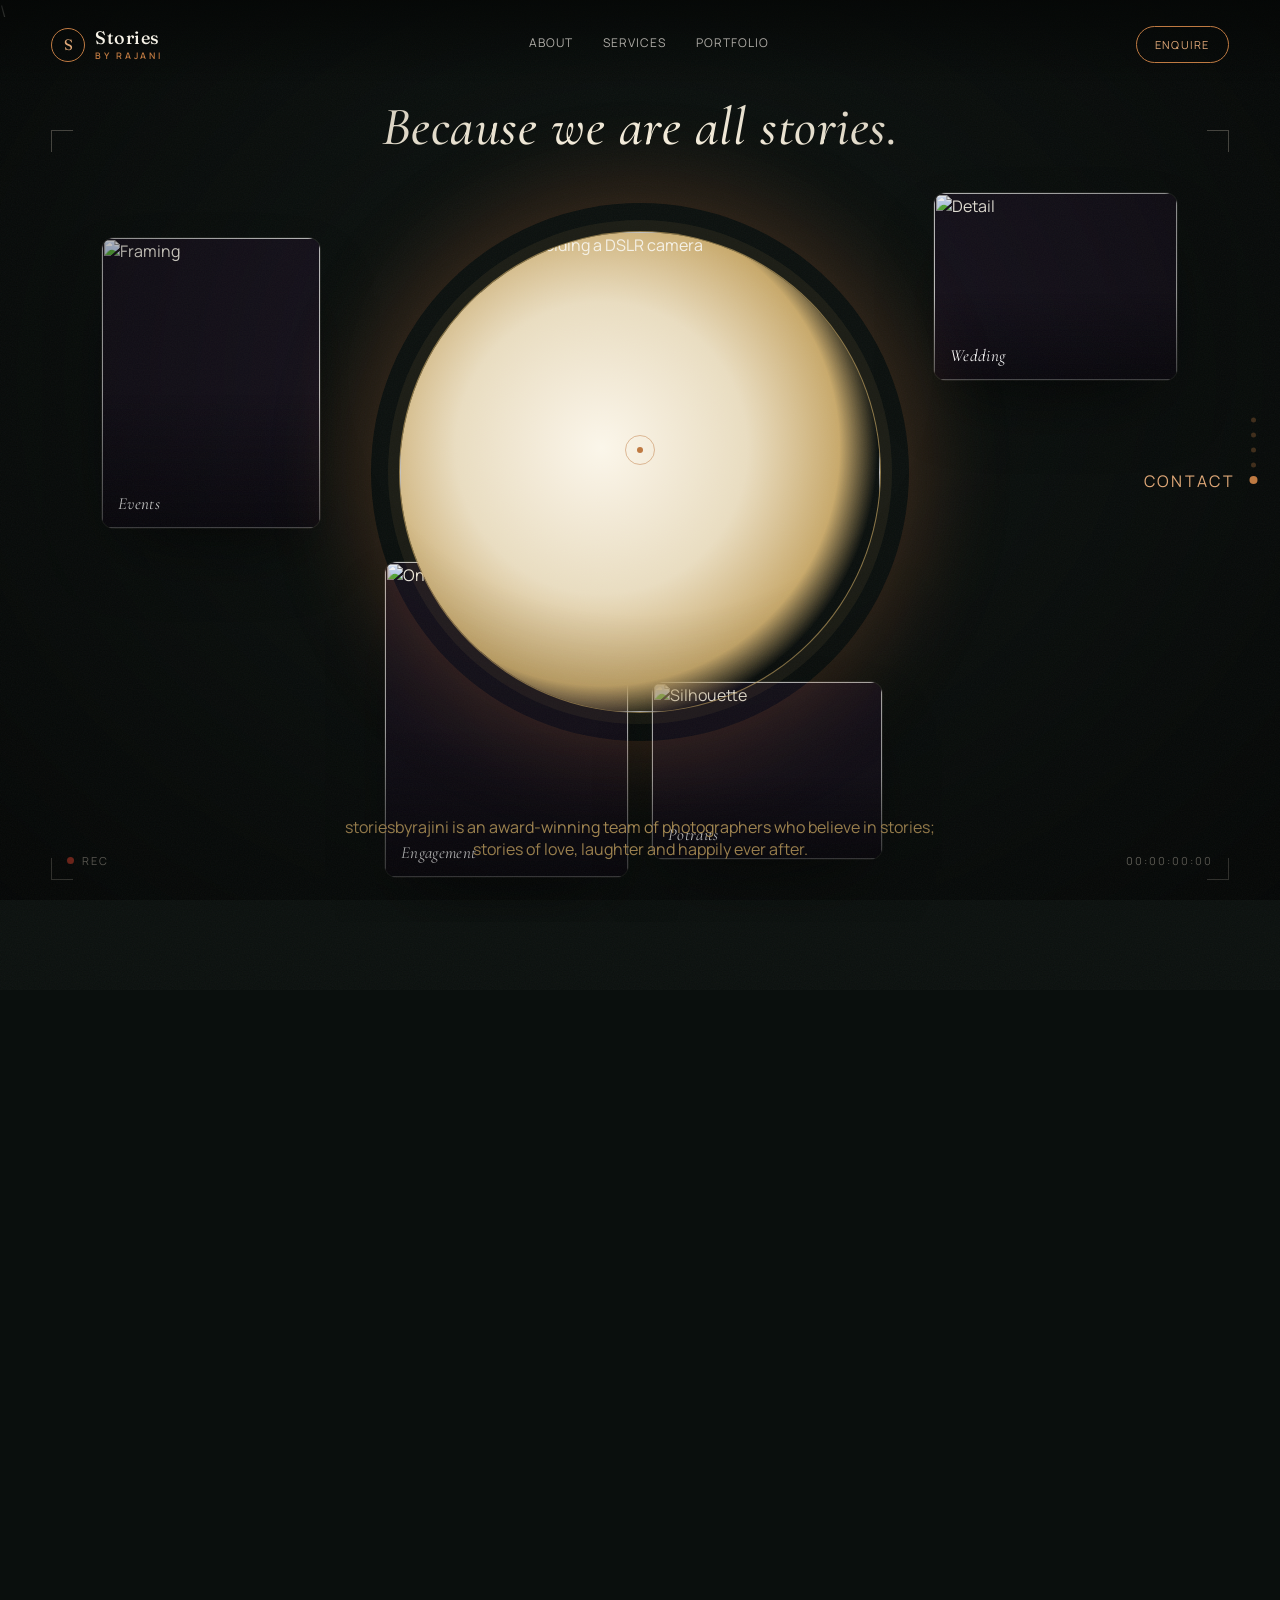
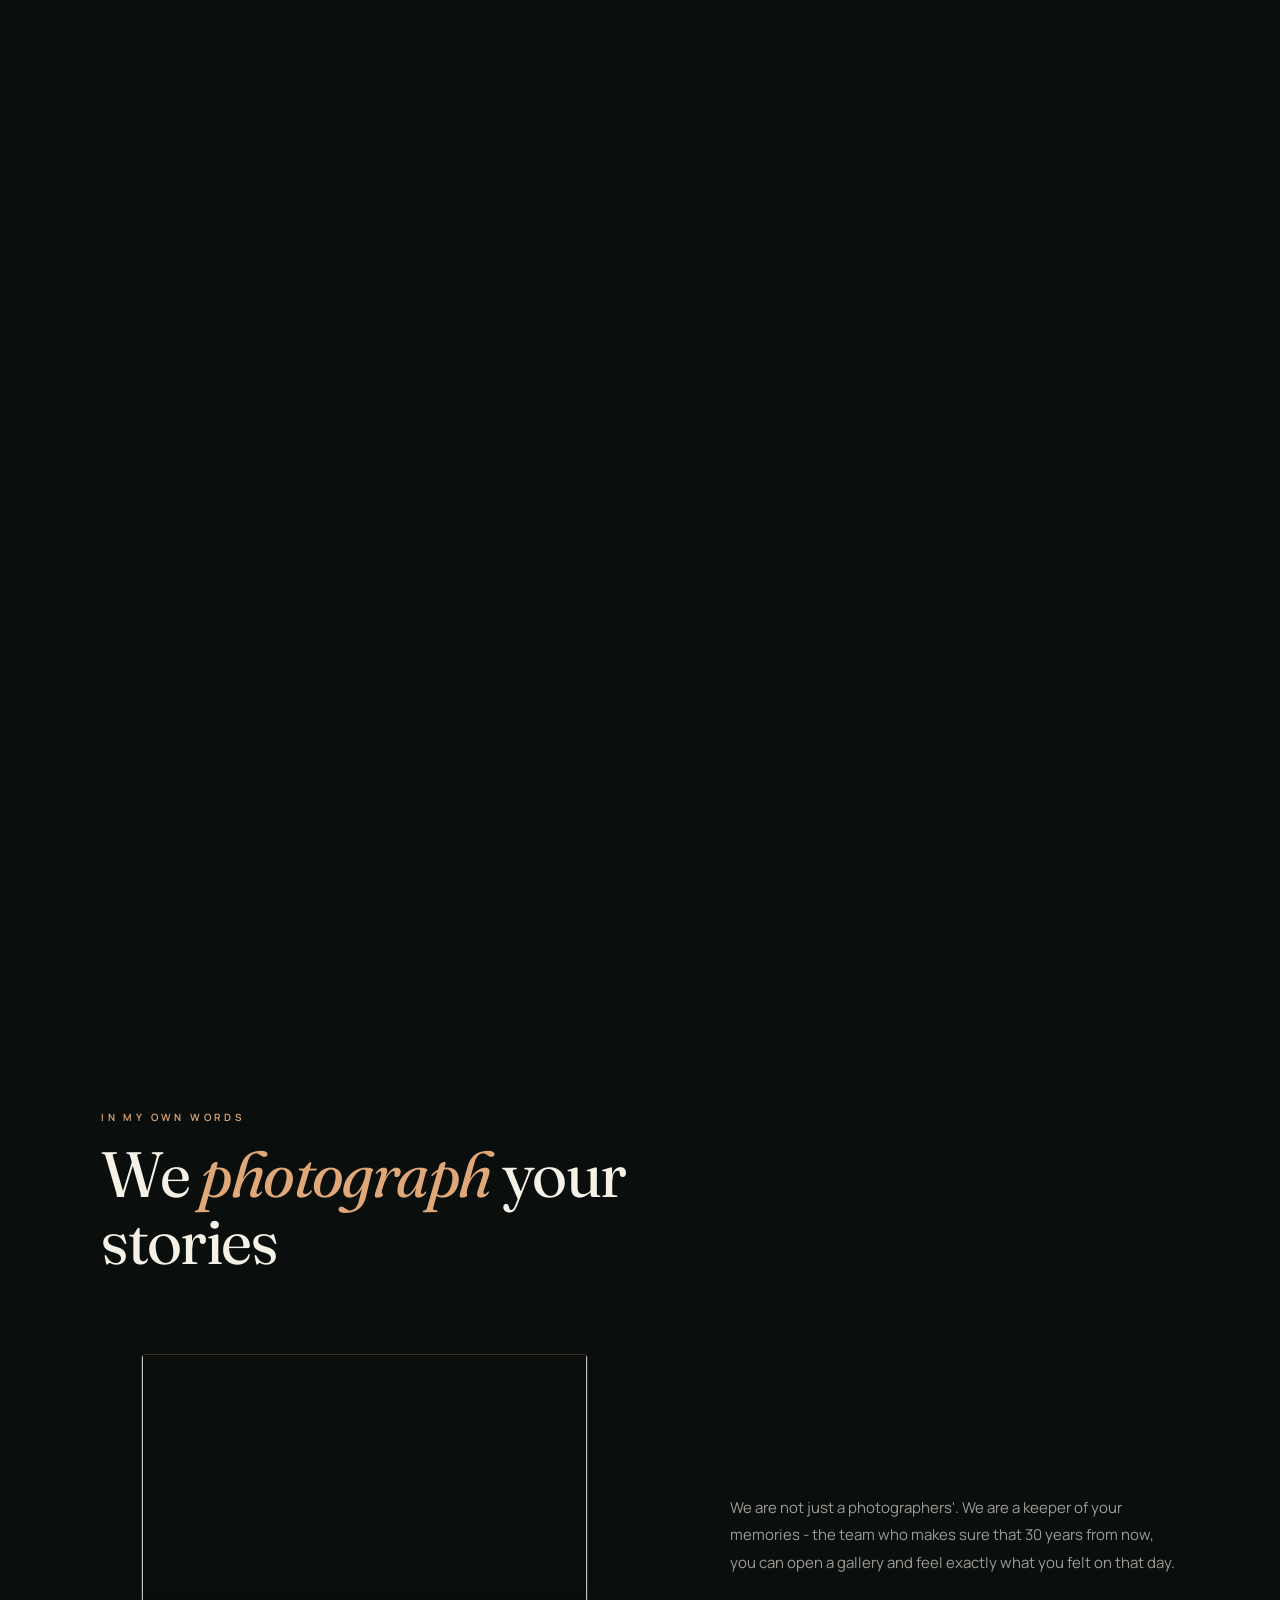
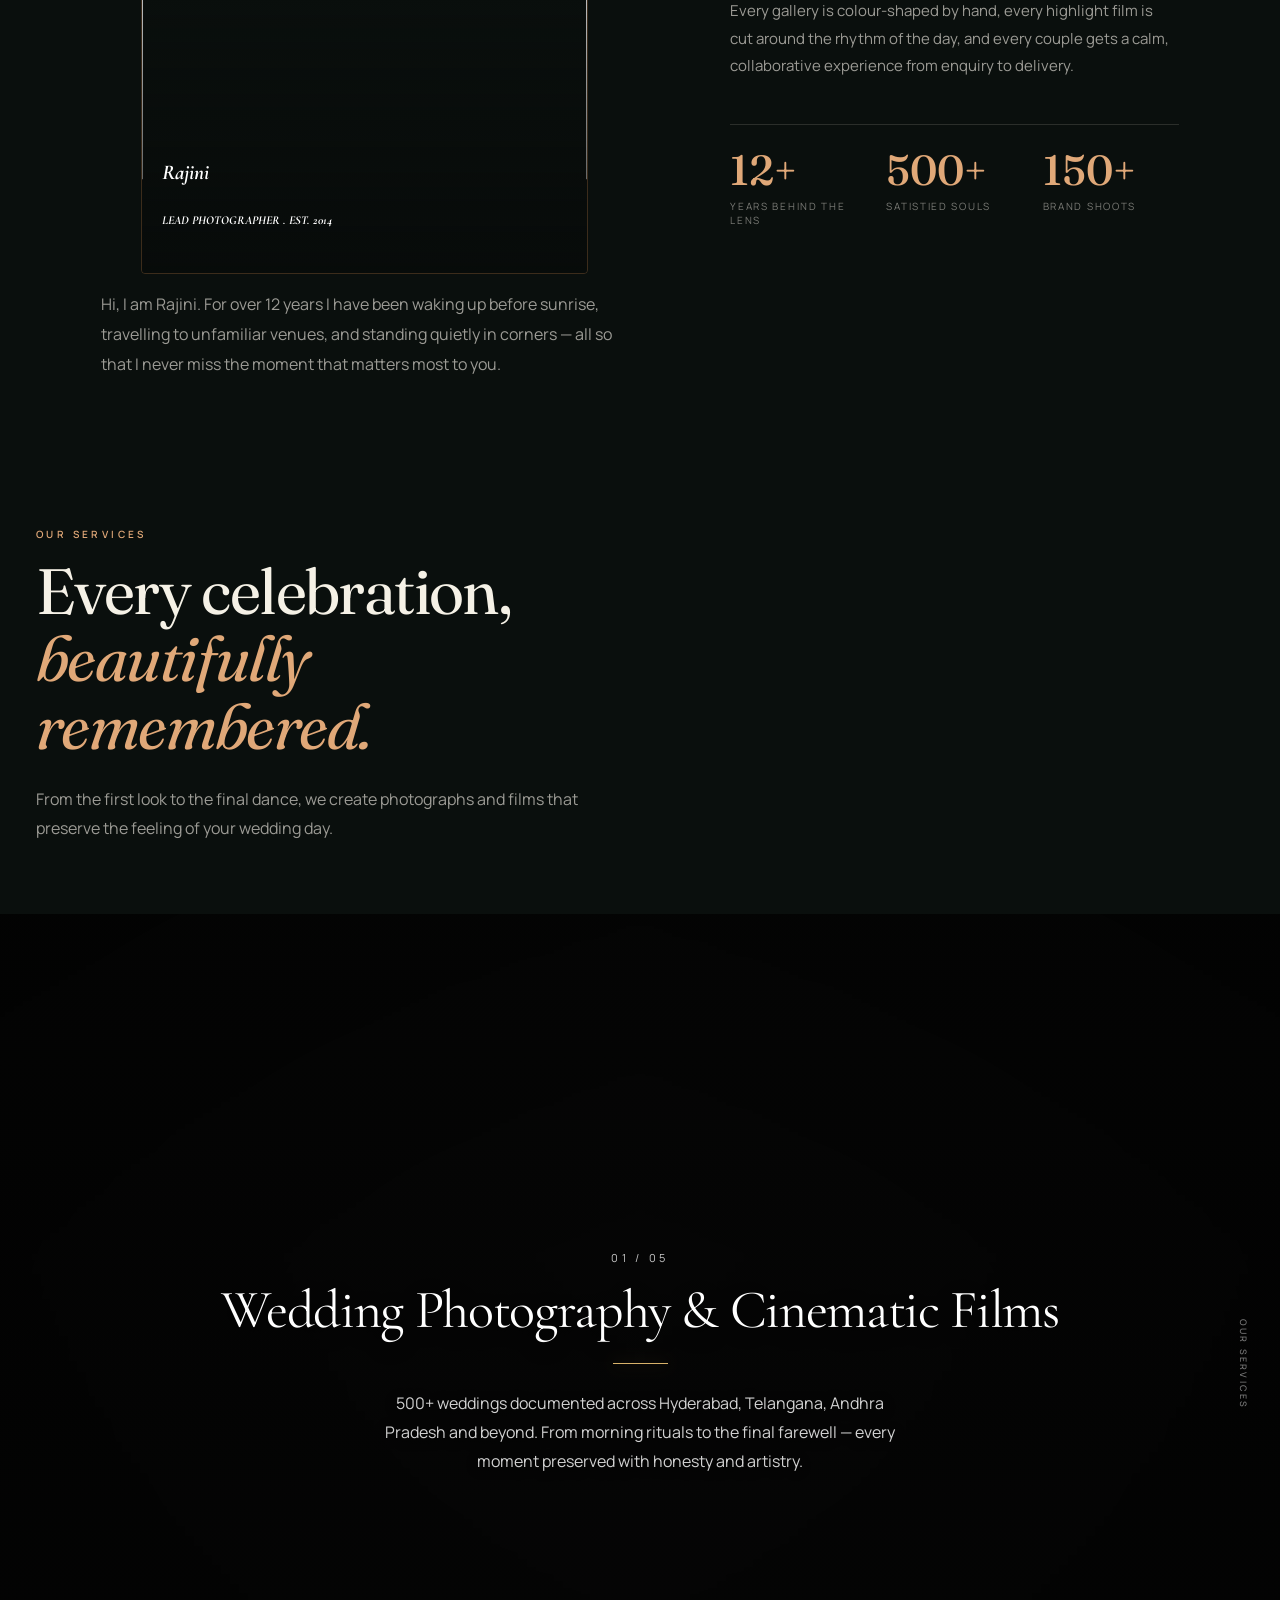
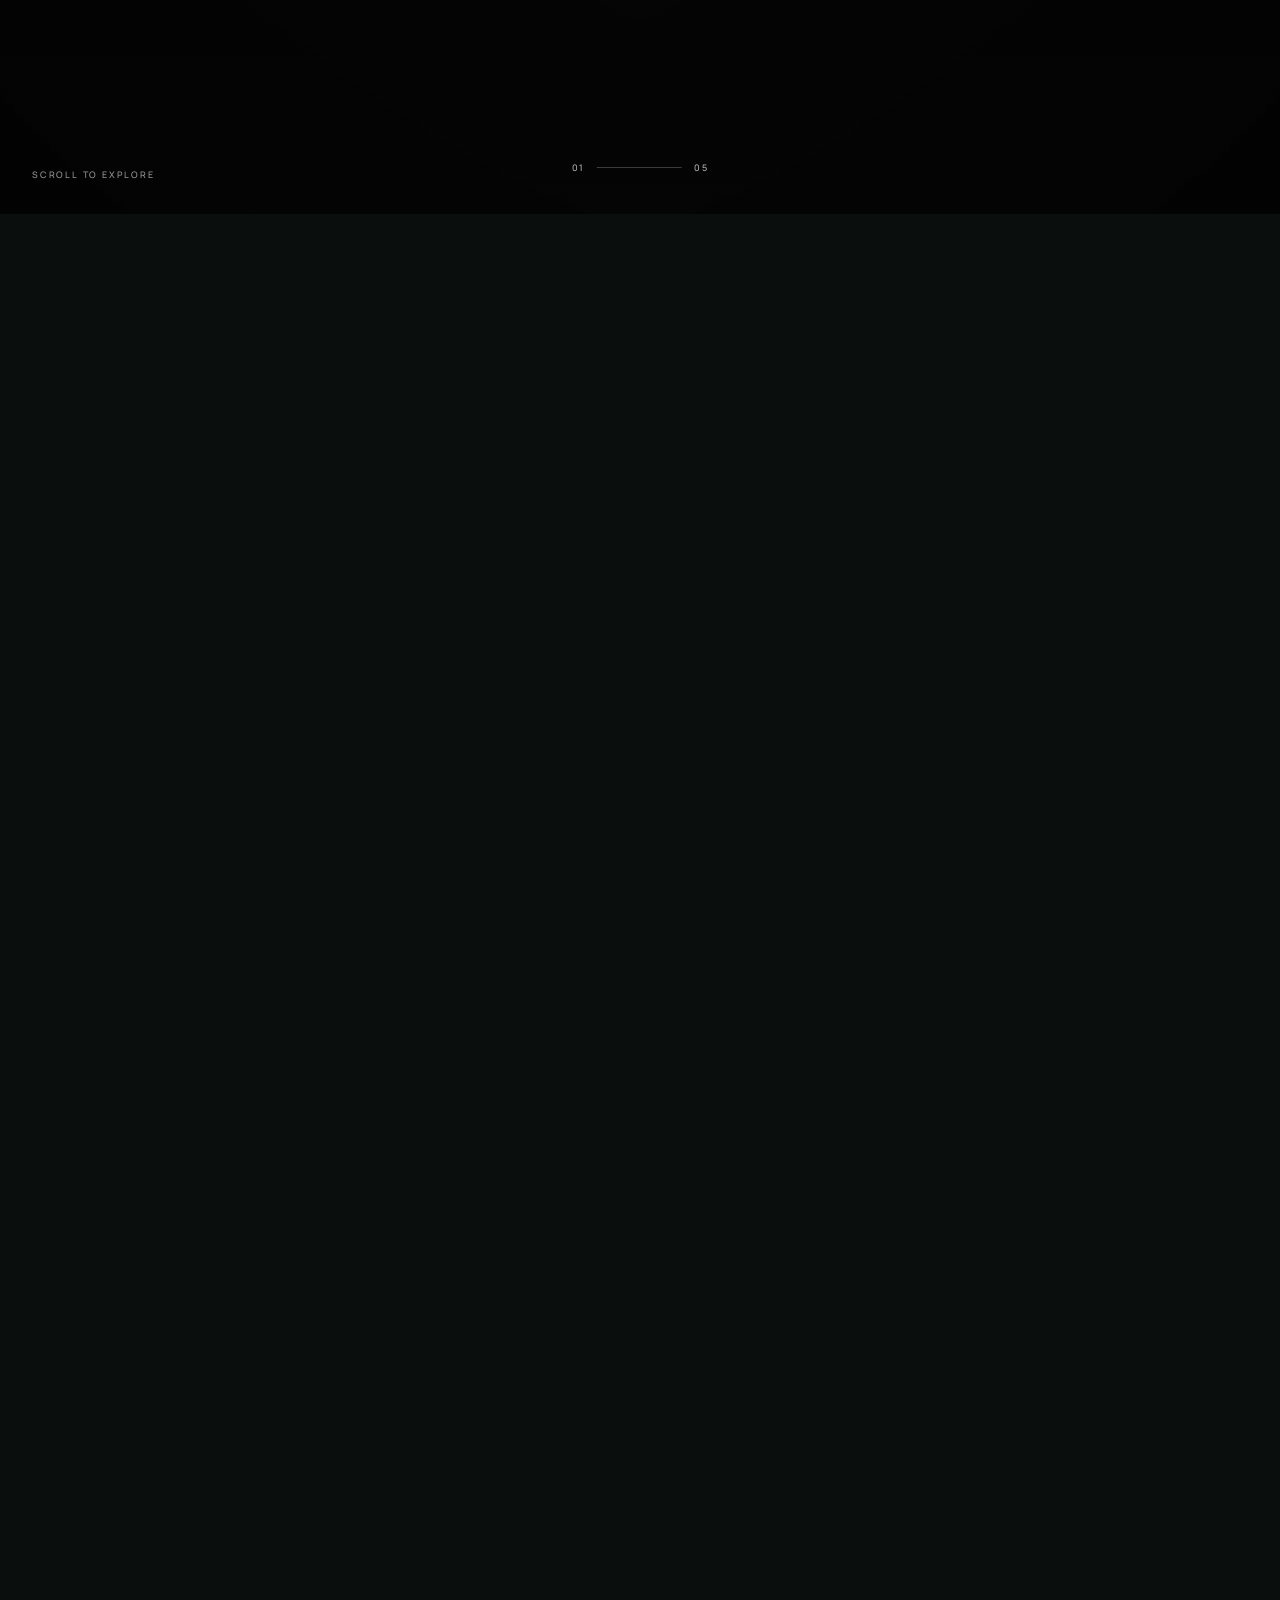
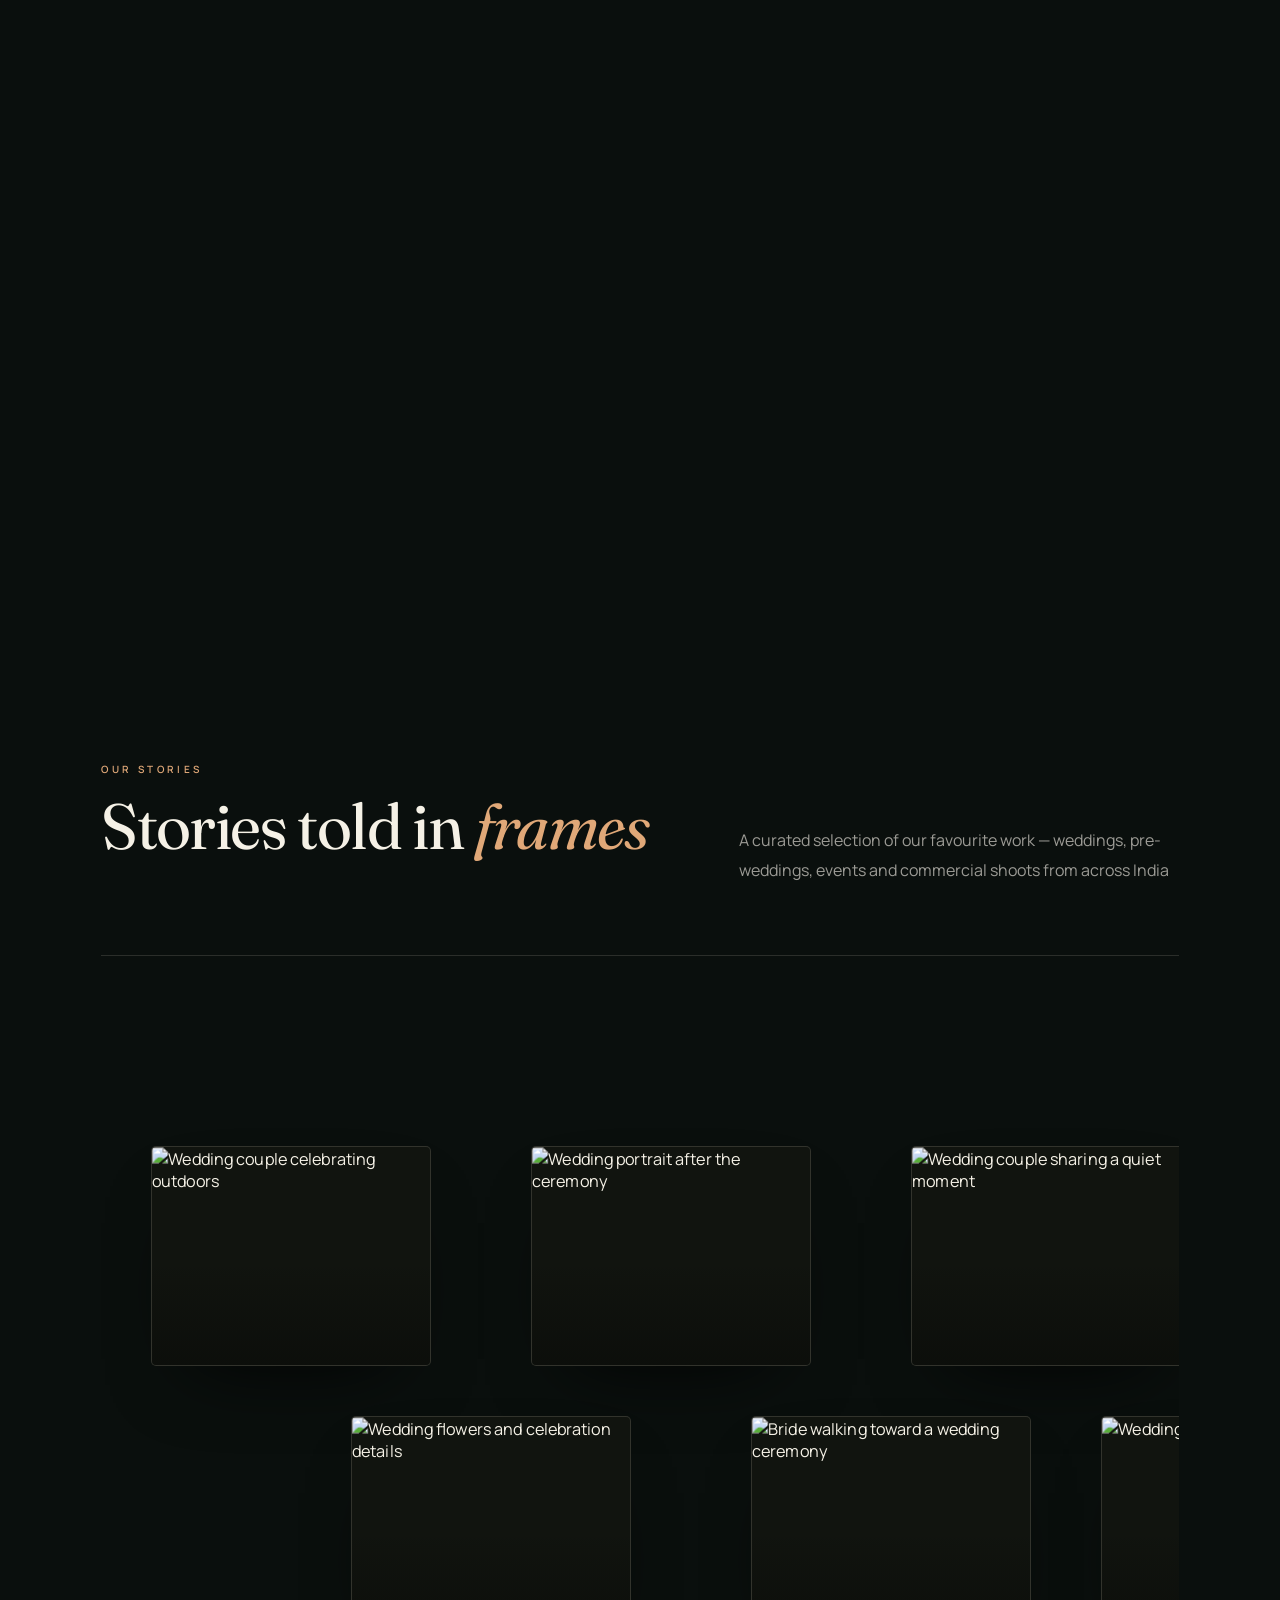
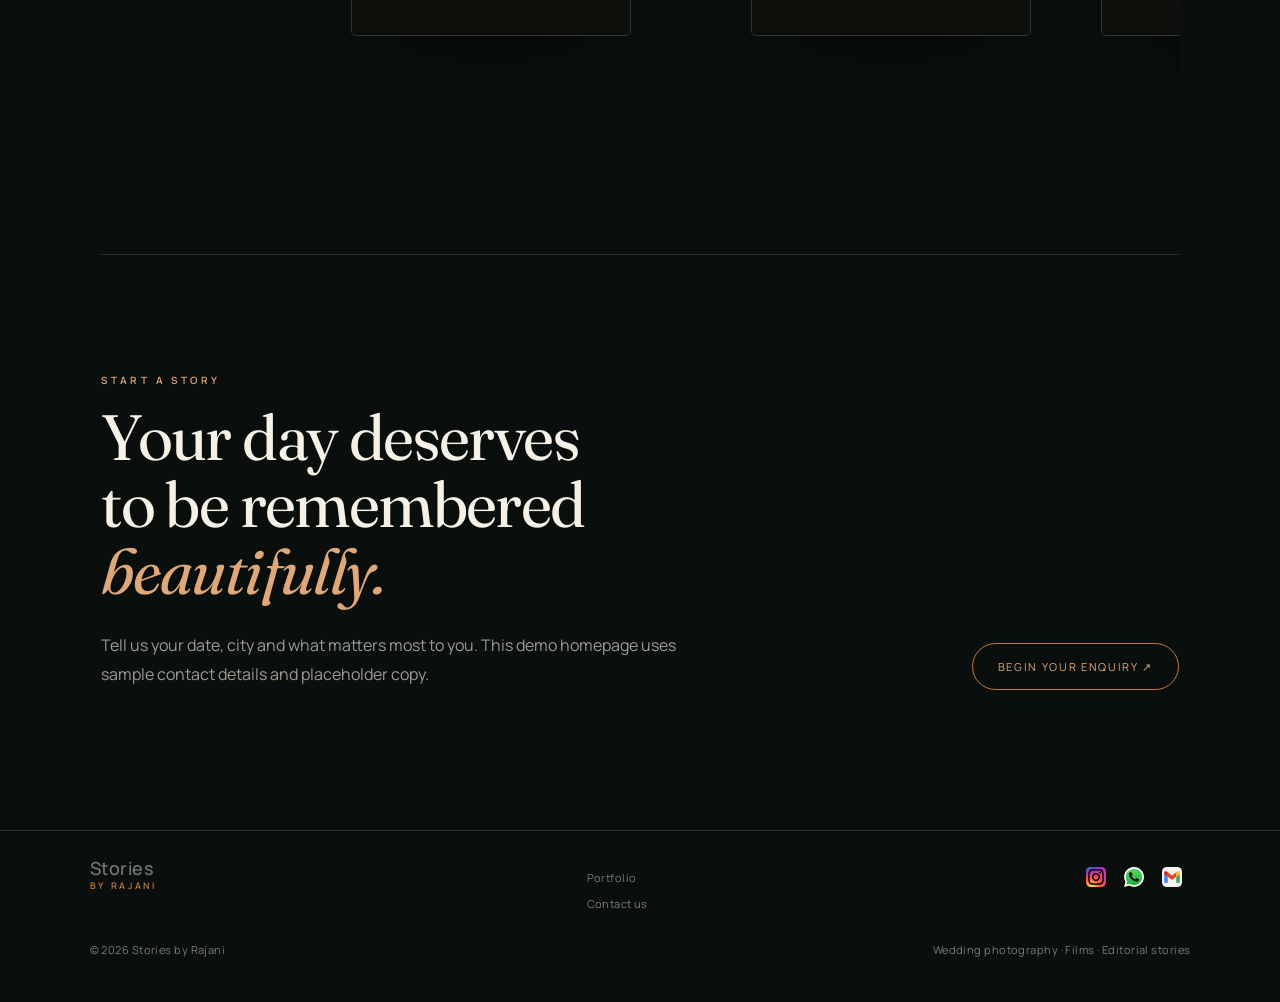
==== index.html @ a08ed306 "Fix merge conflicts" ====
\
<!doctype html>
<html lang="en">
<head>
  <meta charset="utf-8">
  <meta name="viewport" content="width=device-width,initial-scale=1,viewport-fit=cover">
  <title>Stories by Rajani — Wedding Photography</title>
  <meta name="description" content="A cinematic wedding photography homepage for Stories by Rajani.">
  <link rel="preconnect" href="https://fonts.googleapis.com">
  <link rel="preconnect" href="https://fonts.gstatic.com" crossorigin>
  <link href="https://fonts.googleapis.com/css2?family=Cormorant+Garamond:ital,wght@0,400;0,500;0,600;1,400&family=Jost:wght@300;400;500;600&family=Fraunces:opsz,wght@9..144,300;9..144,400;9..144,500&family=Manrope:wght@400;500;600&display=swap" rel="stylesheet">
  <link rel="stylesheet" href="./public/index.css">
<link href="https://unpkg.com/aos@2.3.1/dist/aos.css" rel="stylesheet">

<script src="https://unpkg.com/aos@2.3.1/dist/aos.js"></script>



</head>
<body>
  <div id="scroll-progress"></div>

  <header class="top-ui">
    <a class="brand" href="#hero" aria-label="Stories by Rajani home">
      <span class="brand-mark">S</span>
      <span class="brand-name"><strong>Stories</strong><small>BY RAJANI</small></span>
    </a>

    <nav class="top-links" aria-label="Primary">
      <a href="#about">About</a>
      <a href="#services">Services</a>
      <a href="#portfolio">Portfolio</a>
    </nav>

    <a class="book-btn" href="#contact">Enquire</a>
  </header>

  <nav id="scene-nav" aria-label="Page sections">
    <button class="scene-dot active" data-label="Hero" aria-label="Hero"></button>
    <button class="scene-dot" data-label="about" aria-label="about"></button>
    <button class="scene-dot" data-label="Services" aria-label="Services"></button>
    <button class="scene-dot" data-label="Portfolio" aria-label="Portfolio"></button>
    <button class="scene-dot" data-label="Contact" aria-label="Contact"></button>
  </nav>

  <!-- HERO — copied from the supplied herosection.html hero section -->
  <section class="hero-spacer" id="hero" data-scene="1">
    <div class="hero-pin">
      <div class="stage" id="stage">
        <div class="vf" aria-hidden="true"><i></i><i></i><i></i><i></i><span class="rec">REC</span><span class="tc" id="tc">00:00:00:00</span></div>

        <div class="hero-heading" id="heroHeading">
           <h1>Because we are all stories.</h1>
    
        </div>

        <div class="portrait" id="portrait">
          <div class="rim"></div>
          <div class="halo"></div>
          <img class="pic" src="https://images.unsplash.com/photo-1541516160071-4bb0c5af65ba?auto=format&fit=crop&w=1600&q=80" alt="A photographer holding a DSLR camera" width="1600" height="1600" decoding="async" fetchpriority="high" referrerpolicy="no-referrer">
        </div>

        <div class="tile" data-tile="0" style="width:clamp(140px,17vw,240px);aspect-ratio:3/4;left:8%;top:24%;">
          <img class="photo" src="https://storiesbyrajini.com/wp-content/uploads/2026/04/DSC06560-scaled.jpg" alt="Framing" loading="eager" decoding="async" referrerpolicy="no-referrer">
          <div class="cap">Events</div>
        </div>
        <div class="tile" data-tile="1" style="width:clamp(150px,19vw,270px);aspect-ratio:13/10;right:8%;top:19%;">
          <img class="photo" src="https://storage.onecloudpro.com/images/storiesbyrajiniphotography/eedcaa48d10ef52818d11abda6e99572065a3342.jpg?w=2048&dpr=1&sharp_amount=27&sharp_radius=2&format=jpeg" alt="Detail" loading="eager" decoding="async" referrerpolicy="no-referrer">
          <div class="cap">Wedding</div>
        </div>
        <div class="tile" data-tile="2" style="width:clamp(150px,19vw,270px);aspect-ratio:27/35;left:50%;bottom:5%;margin-left:calc(-1 * clamp(150px,19vw,270px) - 12px);">
          <img class="photo" src="https://storage.onecloudpro.com/images/storiesbyrajiniphotography/7a88f9b7cb15f286d1c73e1cb34c1e48e93a5456.jpg?w=960&dpr=1&sharp_amount=27&sharp_radius=2&format=jpeg" alt="On location" loading="eager" decoding="async" referrerpolicy="no-referrer">
          <div class="cap">Engagement</div>
        </div>
        <div class="tile" data-tile="3" style="width:clamp(140px,18vw,260px);aspect-ratio:13/10;left:50%;bottom:7%;margin-left:12px;">
          <img class="photo" src="https://storiesbyrajini.com/wp-content/uploads/2026/04/SPA6980-scaled.jpg" alt="Silhouette" loading="eager" decoding="async" referrerpolicy="no-referrer">
          <div class="cap">Potraits</div>
        </div>

        <div class="scroll-cue" id="scrollCue">
 <center>
                    <p style="color: var(--gold);">storiesbyrajini is an award-winning team of photographers
who believe in stories; stories of love, laughter and happily ever after.</p>
    
 </center> 
        </div>
      </div>
    </div>
  </section>

  <main>
    <!-- ABOUT -->
    <section style="padding-bottom: 0;" class="section" id="about" aria-hidden="true" data-scene="2">
      <div data-aos="fade-down" class="">
        <p class="kicker">In My Own Words</p>
        <h2>We <em> photograph</em>
your stories</h2>
     </div>

      <div class="about-grid" style="align-items: center;">
   <div>
         <figure  data-aos="zoom-in" class="about-image ">
          <img class="parallax-image" src="https://storage.onecloudpro.com/images/storiesbyrajiniphotography/aa26f73e29b11a71b2410f5d66169b24e3c2a238.jpg?w=2048&dpr=1&sharp_amount=27&sharp_radius=2&format=jpeg" alt="Couple walking together during a wedding celebration">
          <figcaption class="caption">
            <h3>
              Rajini
            </h3>
            <h6>
              LEAD PHOTOGRAPHER . EST. 2014
            </h6>
          </figcaption>
        </figure>
        <div>
             <p class="lead">Hi, I am Rajini. For over 12 years I have been waking up before sunrise, travelling to unfamiliar venues, and standing quietly in corners — all so that I never miss the moment that matters most to you.</p>
      
        </div>
   </div>

        <div  data-aos="fade-left" class="about-copy ">
          <p>We are not just a photographers'. We are a keeper of your memories - the team who makes sure that 30 years from now, you can open a gallery and feel exactly what you felt on that day.</p>
          <p style="margin-top:20px;">Every gallery is colour-shaped by hand, every highlight film is cut around the rhythm of the day, and every couple gets a calm, collaborative experience from enquiry to delivery.</p>

          <div class="stats">
            <div>
              <span class="stat-num" > 12+ </span>
              <span class="stat-label">Years behind the lens</span></div>
            
              <div><span class="stat-num" >500+</span><span class="stat-label">Satistied souls</span></div>
            <div><span class="stat-num" >150+</span><span class="stat-label">Brand shoots</span></div>
          </div>
        </div>
      </div>
    </section>

    <!-- SERVICES -->

<section   class="section full" id="services" a data-scene="3">
 <div class="section reveal" style="padding:0 4vh">
    <p class="kicker">Our services</p>

    <h2>
      Every celebration,
      <em>beautifully remembered.</em>
    </h2>

    <p class="lead">
      From the first look to the final dance, we create photographs
      and films that preserve the feeling of your wedding day.
    </p>

</div>
     
 
  <div style="padding-top: 0;  padding-left: 0; padding-right: 0;" class="section reveal">


    <div class="services-scroll" id="servicesScroll">

      <div class="services-pin" id="servicesPin">

        <!-- SERVICE 01 -->
        <article  class="services-slide active">

          <img 
            src="https://storage.onecloudpro.com/images/storiesbyrajiniphotography/10583318b59b4e834bf30c946563c02d30d8cea0.jpg?w=2048&dpr=1&sharp_amount=27&sharp_radius=2&format=jpeg"
            alt="Wedding couple together after their ceremony"
          >

          <div  class="services-slide-content">

            <div class="services-slide-number">
              01 / 05
            </div>

            <h3>
              Wedding Photography & Cinematic Films
            </h3>

            <div class="service-line"></div>

            <p>
              500+ weddings documented across Hyderabad, Telangana, Andhra Pradesh and beyond. From morning rituals to the final farewell — every moment preserved with honesty and artistry.
            </p>

          </div>

        </article>


        <!-- SERVICE 02 -->
        <article class="services-slide">

          <img 
            style="object-position: bottom;"
            src="https://storage.onecloudpro.com/images/storiesbyrajiniphotography/c8a95f1cb14459b21e10a6c8a0a60e3e70e626f0.jpg?w=2048&dpr=1&sharp_amount=27&sharp_radius=2&format=jpeg"
            alt="Bride walking during a wedding ceremony"
          >

          <div class="services-slide-content">

            <div class="services-slide-number">
              02 / 05
            </div>

            <h3>
              Pre-Wedding shoots
            </h3>

            <div class="service-line"></div>

            <p>
            Relaxed, creative, deeply personal. I personally scout every location, plan the light, and create a space where you can simply be yourselves. The results are always extraordinary.
            </p>

          </div>

        </article>


        <!-- SERVICE 03 -->
        <article class="services-slide">

          <img
            src="https://storiesbyrajini.com/wp-content/uploads/2026/03/Sangeeth-Photography_Storiesbyrajini_2-scaled.jpg"
            alt="Wedding couple sharing an intimate moment"
          >

          <div class="services-slide-content">

            <div class="services-slide-number">
              03 / 05
            </div>

            <h3>
              Events & Functions
            </h3>

            <div class="service-line"></div>

            <p>
             Half saree ceremonies, engagements, haldi, mehendi, birthdays — all of life's precious milestones covered with the same artistry I bring to weddings
            </p>

          </div>

        </article>


        <!-- SERVICE 04 -->
        <article class="services-slide">

          <img
            src="https://images.unsplash.com/photo-1519167758481-83f550bb49b3?auto=format&fit=crop&w=2200&q=90"
            alt="Guests celebrating at a wedding reception"
          >

          <div class="services-slide-content">

            <div class="services-slide-number">
              04 / 05
            </div>

            <h3>
              Carporate shoots
            </h3>

            <div class="service-line"></div>

            <p>
            From product launches and team headshots to conferences and brand campaigns — I bring the same storytelling eye to corporate photography that I bring to weddings.
            </p>

          </div>

        </article>

                <!-- SERVICE 05 -->
        <article class="services-slide">

          <img
            src="https://storiesbyrajini.com/wp-content/uploads/2026/04/DAE01219-scaled.jpg"
            alt="Wedding couple together after their ceremony"
          >

          <div class="services-slide-content">

            <div class="services-slide-number">
              05 / 05
            </div>

            <h3>
              Portrait Photography
            </h3>

            <div class="service-line"></div>

            <p>
           A great portrait is about looking like the most natural, confident version of yourself. I create a relaxed atmosphere where your true personality comes through in every frame.
            </p>

          </div>

        </article>


        <!-- UI -->
        <div class="services-progress">

          <span id="servicesCurrent">
            01
          </span>

          <div class="services-progress-bar">
            <span id="servicesProgressBar"></span>
          </div>

          <span>
            05
          </span>

        </div>

        <div class="services-side-label">
          Our Services
        </div>

        <div class="services-scroll-hint">
          Scroll to explore
        </div>

      </div>

    </div>

  </div>

</section>


<!-- PORTFOLIO -->
<!-- PORTFOLIO -->
<section style="padding-top: 0; padding-bottom: 0;" class="section" id="portfolio" aria-hidden="true" data-scene="4">

  <div class="portfolio-intro reveal">

    <div>
      <p class="kicker">Our Stories</p>

      <h2>
        Stories told in <em>frames</em><br>
        
      </h2>
    </div>

    <p class="lead">
    A curated selection of our favourite work — weddings, pre-weddings, events and commercial shoots from across India


    </p>

    <!-- <center>
      <h3 style="color: var(--gold);">
      <em>Every frame is a memory preserved</em>
    </h3>
    </center> -->
  </div>


  <div class="portfolio-showcase">

    <div class="portfolio-rail">


      <!-- =================================================
           PANEL 1
           ================================================= -->

      <div class="portfolio-panel">

        <figure class="portfolio-card card-1">
          <img
            src="https://storage.onecloudpro.com/images/storiesbyrajiniphotography/473db075f70c11df4fd2e1d831f345ecb290d11a.jpg?w=2048&dpr=1&sharp_amount=27&sharp_radius=2&format=jpeg"
            alt="Wedding couple celebrating outdoors"
          >

          <figcaption class="portfolio-card-meta">
            <strong>Weddings</strong>
            <!-- <span>Jaipur · Wedding</span> -->
          </figcaption>
        </figure>


        <figure class="portfolio-card card-2">
          <img
            src="https://storage.onecloudpro.com/images/storiesbyrajiniphotography/96d73610f892fdd654543269a828206db5c7cddc.jpg?w=2048&dpr=1&sharp_amount=27&sharp_radius=2&format=jpeg"
            alt="Wedding portrait after the ceremony"
          >

          <figcaption class="portfolio-card-meta">
            <strong>Engagements</strong>
            <!-- <span>Portraits</span> -->
          </figcaption>
        </figure>


        <figure class="portfolio-card card-3">
          <img
            src="https://storage.onecloudpro.com/images/storiesbyrajiniphotography/5490fe2e37fc524cddb9b8e8fbfe20ba08c2766b.jpg?w=2048&dpr=1&sharp_amount=27&sharp_radius=2&format=jpeg"
            alt="Wedding couple sharing a quiet moment"
          >

          <figcaption class="portfolio-card-meta">
            <strong>Haldi</strong>
            <!-- <span>Couples</span> -->
          </figcaption>
        </figure>


        <figure class="portfolio-card card-4">
          <img
            src="https://storage.onecloudpro.com/images/storiesbyrajiniphotography/aa261d4e67c3d61931cd977282e7e6a6b09ee0ba.jpg?w=2048&dpr=1&sharp_amount=27&sharp_radius=2&format=jpeg"
            alt="Wedding flowers and celebration details"
          >

          <figcaption class="portfolio-card-meta">
            <strong>Pre Wedding</strong>
            <!-- <span>Details</span> -->
          </figcaption>
        </figure>


        <figure class="portfolio-card card-5">
          <img
            src="https://storage.onecloudpro.com/images/storiesbyrajiniphotography/6f7536b9647d48ea643f9e98a0e1d02eff7bd61c.jpg?w=2048&dpr=1&sharp_amount=27&sharp_radius=2&format=jpeg"
            alt="Bride walking toward a wedding ceremony"
          >

          <figcaption class="portfolio-card-meta">
            <strong>Reception</strong>
   
          </figcaption>
        </figure>


        <figure class="portfolio-card card-6">
          <img
            src="https://storage.onecloudpro.com/images/storiesbyrajiniphotography/5d6bc3a58686d451a44cc556e3983a91253726a6.jpg?w=2048&dpr=1&sharp_amount=27&sharp_radius=2&format=jpeg"
            alt="Wedding reception celebration"
          >

          <figcaption class="portfolio-card-meta">
            <strong>Sangeeth</strong>
        
          </figcaption>
        </figure>

      </div>


      <!-- =================================================
           PANEL 2 — EXACT DUPLICATE
           DO NOT CHANGE ORDER / SIZE / POSITION
           ================================================= -->

      <div class="portfolio-panel">

        <figure class="portfolio-card card-1">
          <img
            src="https://storage.onecloudpro.com/images/storiesbyrajiniphotography/473db075f70c11df4fd2e1d831f345ecb290d11a.jpg?w=2048&dpr=1&sharp_amount=27&sharp_radius=2&format=jpeg"
            alt="Wedding couple celebrating outdoors"
          >

          <figcaption class="portfolio-card-meta">
            <strong>Weddings</strong>
            <!-- <span>Jaipur · Wedding</span> -->
          </figcaption>
        </figure>


        <figure class="portfolio-card card-2">
          <img
            src="https://storage.onecloudpro.com/images/storiesbyrajiniphotography/96d73610f892fdd654543269a828206db5c7cddc.jpg?w=2048&dpr=1&sharp_amount=27&sharp_radius=2&format=jpeg"
            alt="Wedding portrait after the ceremony"
          >

          <figcaption class="portfolio-card-meta">
            <strong>Engagements</strong>
            <!-- <span>Portraits</span> -->
          </figcaption>
        </figure>


        <figure class="portfolio-card card-3">
          <img
            src="https://storage.onecloudpro.com/images/storiesbyrajiniphotography/5490fe2e37fc524cddb9b8e8fbfe20ba08c2766b.jpg?w=2048&dpr=1&sharp_amount=27&sharp_radius=2&format=jpeg"
            alt="Wedding couple sharing a quiet moment"
          >

          <figcaption class="portfolio-card-meta">
            <strong>Haldi</strong>
            <!-- <span>Couples</span> -->
          </figcaption>
        </figure>


        <figure class="portfolio-card card-4">
          <img
            src="https://storage.onecloudpro.com/images/storiesbyrajiniphotography/aa261d4e67c3d61931cd977282e7e6a6b09ee0ba.jpg?w=2048&dpr=1&sharp_amount=27&sharp_radius=2&format=jpeg"
            alt="Wedding flowers and celebration details"
          >

          <figcaption class="portfolio-card-meta">
            <strong>Pre Wedding</strong>
            <!-- <span>Details</span> -->
          </figcaption>
        </figure>


    <figure class="portfolio-card card-5">
          <img
            src="https://storage.onecloudpro.com/images/storiesbyrajiniphotography/6f7536b9647d48ea643f9e98a0e1d02eff7bd61c.jpg?w=2048&dpr=1&sharp_amount=27&sharp_radius=2&format=jpeg"
            alt="Bride walking toward a wedding ceremony"
          >

          <figcaption class="portfolio-card-meta">
            <strong>Reception</strong>
   
          </figcaption>
        </figure>


        <figure class="portfolio-card card-6">
          <img
            src="https://storage.onecloudpro.com/images/storiesbyrajiniphotography/5d6bc3a58686d451a44cc556e3983a91253726a6.jpg?w=2048&dpr=1&sharp_amount=27&sharp_radius=2&format=jpeg"
            alt="Wedding reception celebration"
          >

          <figcaption class="portfolio-card-meta">
            <strong>Sangeeth</strong>
        
          </figcaption>
        </figure>

      </div>

    </div>

  </div>

</section>
    <!-- CONTACT -->
    <section  class="section cta" id="contact" data-scene="5">
      <div class="reveal">
        <p class="kicker">Start a story</p>
        <h2>Your day deserves to be remembered <em>beautifully.</em></h2>
        <p class="lead">Tell us your date, city and what matters most to you. This demo homepage uses sample contact details and placeholder copy.</p>
      </div>
      <a class="cta-btn reveal" href="mailto:hello@storiesbyrajani.example">Begin your enquiry ↗</a>
    </section>
  </main>

  <footer>

    <div class="container" style="display:flex;justify-content:space-between; margin-bottom: 20px;">

<div>
  <span class="brand-name"><strong>Stories</strong><small>BY RAJANI</small></span>
</div>

<div>
<a href="">
<p>  Portfolio</p>
</a>

<a href="">
  <p>Contact us</p>
</a>
</div>

<div>
<svg style="margin: 8px;" xmlns="http://www.w3.org/2000/svg" width="20" height="20" viewBox="0 0 256 256"><g fill="none"><rect width="256" height="256" fill="url(#skillIconsInstagram0)" rx="60"/><rect width="256" height="256" fill="url(#skillIconsInstagram1)" rx="60"/><path fill="#000000" d="M128.009 28c-27.158 0-30.567.119-41.233.604c-10.646.488-17.913 2.173-24.271 4.646c-6.578 2.554-12.157 5.971-17.715 11.531c-5.563 5.559-8.98 11.138-11.542 17.713c-2.48 6.36-4.167 13.63-4.646 24.271c-.477 10.667-.602 14.077-.602 41.236s.12 30.557.604 41.223c.49 10.646 2.175 17.913 4.646 24.271c2.556 6.578 5.973 12.157 11.533 17.715c5.557 5.563 11.136 8.988 17.709 11.542c6.363 2.473 13.631 4.158 24.275 4.646c10.667.485 14.073.604 41.23.604c27.161 0 30.559-.119 41.225-.604c10.646-.488 17.921-2.173 24.284-4.646c6.575-2.554 12.146-5.979 17.702-11.542c5.563-5.558 8.979-11.137 11.542-17.712c2.458-6.361 4.146-13.63 4.646-24.272c.479-10.666.604-14.066.604-41.225s-.125-30.567-.604-41.234c-.5-10.646-2.188-17.912-4.646-24.27c-2.563-6.578-5.979-12.157-11.542-17.716c-5.562-5.562-11.125-8.979-17.708-11.53c-6.375-2.474-13.646-4.16-24.292-4.647c-10.667-.485-14.063-.604-41.23-.604h.031Zm-8.971 18.021c2.663-.004 5.634 0 8.971 0c26.701 0 29.865.096 40.409.575c9.75.446 15.042 2.075 18.567 3.444c4.667 1.812 7.994 3.979 11.492 7.48c3.5 3.5 5.666 6.833 7.483 11.5c1.369 3.52 3 8.812 3.444 18.562c.479 10.542.583 13.708.583 40.396c0 26.688-.104 29.855-.583 40.396c-.446 9.75-2.075 15.042-3.444 18.563c-1.812 4.667-3.983 7.99-7.483 11.488c-3.5 3.5-6.823 5.666-11.492 7.479c-3.521 1.375-8.817 3-18.567 3.446c-10.542.479-13.708.583-40.409.583c-26.702 0-29.867-.104-40.408-.583c-9.75-.45-15.042-2.079-18.57-3.448c-4.666-1.813-8-3.979-11.5-7.479s-5.666-6.825-7.483-11.494c-1.369-3.521-3-8.813-3.444-18.563c-.479-10.542-.575-13.708-.575-40.413c0-26.704.096-29.854.575-40.396c.446-9.75 2.075-15.042 3.444-18.567c1.813-4.667 3.983-8 7.484-11.5c3.5-3.5 6.833-5.667 11.5-7.483c3.525-1.375 8.819-3 18.569-3.448c9.225-.417 12.8-.542 31.437-.563v.025Zm62.351 16.604c-6.625 0-12 5.37-12 11.996c0 6.625 5.375 12 12 12s12-5.375 12-12s-5.375-12-12-12v.004Zm-53.38 14.021c-28.36 0-51.354 22.994-51.354 51.355c0 28.361 22.994 51.344 51.354 51.344c28.361 0 51.347-22.983 51.347-51.344c0-28.36-22.988-51.355-51.349-51.355h.002Zm0 18.021c18.409 0 33.334 14.923 33.334 33.334c0 18.409-14.925 33.334-33.334 33.334c-18.41 0-33.333-14.925-33.333-33.334c0-18.411 14.923-33.334 33.333-33.334Z"/><defs><radialGradient id="skillIconsInstagram0" cx="0" cy="0" r="1" gradientTransform="matrix(0 -253.715 235.975 0 68 275.717)" gradientUnits="userSpaceOnUse"><stop stop-color="#FD5"/><stop offset=".1" stop-color="#FD5"/><stop offset=".5" stop-color="#FF543E"/><stop offset="1" stop-color="#C837AB"/></radialGradient><radialGradient id="skillIconsInstagram1" cx="0" cy="0" r="1" gradientTransform="matrix(22.25952 111.2061 -458.39518 91.75449 -42.881 18.441)" gradientUnits="userSpaceOnUse"><stop stop-color="#3771C8"/><stop offset=".128" stop-color="#3771C8"/><stop offset="1" stop-color="#60F" stop-opacity="0"/></radialGradient></defs></g></svg>
<svg style="margin: 8px;" xmlns="http://www.w3.org/2000/svg" width="20" height="20" viewBox="0 0 256 258"><defs><linearGradient id="logosWhatsappIcon0" x1="50%" x2="50%" y1="100%" y2="0%"><stop offset="0%" stop-color="#1FAF38"/><stop offset="100%" stop-color="#60D669"/></linearGradient><linearGradient id="logosWhatsappIcon1" x1="50%" x2="50%" y1="100%" y2="0%"><stop offset="0%" stop-color="#F9F9F9"/><stop offset="100%" stop-color="#FFF"/></linearGradient></defs><path fill="url(#logosWhatsappIcon0)" d="M5.463 127.456c-.006 21.677 5.658 42.843 16.428 61.499L4.433 252.697l65.232-17.104a122.994 122.994 0 0 0 58.8 14.97h.054c67.815 0 123.018-55.183 123.047-123.01c.013-32.867-12.775-63.773-36.009-87.025c-23.23-23.25-54.125-36.061-87.043-36.076c-67.823 0-123.022 55.18-123.05 123.004"/><path fill="url(#logosWhatsappIcon1)" d="M1.07 127.416c-.007 22.457 5.86 44.38 17.014 63.704L0 257.147l67.571-17.717c18.618 10.151 39.58 15.503 60.91 15.511h.055c70.248 0 127.434-57.168 127.464-127.423c.012-34.048-13.236-66.065-37.3-90.15C194.633 13.286 162.633.014 128.536 0C58.276 0 1.099 57.16 1.071 127.416Zm40.24 60.376l-2.523-4.005c-10.606-16.864-16.204-36.352-16.196-56.363C22.614 69.029 70.138 21.52 128.576 21.52c28.3.012 54.896 11.044 74.9 31.06c20.003 20.018 31.01 46.628 31.003 74.93c-.026 58.395-47.551 105.91-105.943 105.91h-.042c-19.013-.01-37.66-5.116-53.922-14.765l-3.87-2.295l-40.098 10.513l10.706-39.082Z"/><path fill="#000000" d="M96.678 74.148c-2.386-5.303-4.897-5.41-7.166-5.503c-1.858-.08-3.982-.074-6.104-.074c-2.124 0-5.575.799-8.492 3.984c-2.92 3.188-11.148 10.892-11.148 26.561c0 15.67 11.413 30.813 13.004 32.94c1.593 2.123 22.033 35.307 54.405 48.073c26.904 10.609 32.379 8.499 38.218 7.967c5.84-.53 18.844-7.702 21.497-15.139c2.655-7.436 2.655-13.81 1.859-15.142c-.796-1.327-2.92-2.124-6.105-3.716c-3.186-1.593-18.844-9.298-21.763-10.361c-2.92-1.062-5.043-1.592-7.167 1.597c-2.124 3.184-8.223 10.356-10.082 12.48c-1.857 2.129-3.716 2.394-6.9.801c-3.187-1.598-13.444-4.957-25.613-15.806c-9.468-8.442-15.86-18.867-17.718-22.056c-1.858-3.184-.199-4.91 1.398-6.497c1.431-1.427 3.186-3.719 4.78-5.578c1.588-1.86 2.118-3.187 3.18-5.311c1.063-2.126.531-3.986-.264-5.579c-.798-1.593-6.987-17.343-9.819-23.64"/></svg>
<svg style="margin: 8px;" xmlns="http://www.w3.org/2000/svg" width="20" height="20" viewBox="0 0 256 256"><g fill="none"><rect width="256" height="256" fill="#F4F2ED" rx="60"/><path fill="#4285F4" d="M41.636 203.039h31.818v-77.273L28 91.676v97.727c0 7.545 6.114 13.636 13.636 13.636"/><path fill="#34A853" d="M182.545 203.039h31.819c7.545 0 13.636-6.114 13.636-13.636V91.675l-45.455 34.091"/><path fill="#FBBC04" d="M182.545 66.675v59.091L228 91.676V73.492c0-16.863-19.25-26.477-32.727-16.363"/><path fill="#EA4335" d="M73.455 125.766v-59.09L128 107.583l54.545-40.909v59.091L128 166.675"/><path fill="#C5221F" d="M28 73.493v18.182l45.454 34.091v-59.09L60.727 57.13C47.227 47.016 28 56.63 28 73.493"/></g></svg>

</div>

  </div>

<div style="display:flex;justify-content:space-between;">
      <span>© 2026 Stories by Rajani</span>
    <span>Wedding photography · Films · Editorial stories</span>
 
 
</div>
 
 </footer>

  <script src="https://cdnjs.cloudflare.com/ajax/libs/gsap/3.12.5/gsap.min.js"></script>
  <script src="https://cdnjs.cloudflare.com/ajax/libs/gsap/3.12.5/ScrollTrigger.min.js"></script>
<script src="./public/main.js"></script>
<script>
   AOS.init({
            // Global settings (Optional):
            duration: 800, // values from 0 to 3000, with step 50ms
            once: false,   // whether animation should happen only once - while scrolling down
        });
</script>
</body>
</html>
---- public/index.css ----
:root{
      --ink:#07070b;
      --ink-2:#0e0e16;
      --cream:#f4ecda;
      --gold:#d8b26a;
      --gold-soft:#e9cf9a;
      --ember:#e07a3f;
      --ember-2:#b64a2c;
      --line:rgba(244,236,218,.14);

      /* source-template palette */
      --tpl-gold:#bf7a42;
      --tpl-gold-l:#e0a878;
      --tpl-dark:#0a0f0d;
      --tpl-charcoal:#16201c;
      --tpl-warm:#f5f1e6;
      --tpl-muted:rgba(245,240,232,.62);
      --tpl-glass:rgba(8,12,11,.45);
      --tpl-border:rgba(191,122,66,.28);

      box-sizing:border-box;
    }
    *,*::before,*::after{box-sizing:border-box}
    html{scroll-behavior:auto}
    body{
      cursor: none;
      margin:0;
      background:var(--tpl-dark);
      color:var(--tpl-warm);
      overflow-x:hidden;
      font-family:'Manrope',sans-serif;
      -webkit-font-smoothing:antialiased;
    }
    a{color:inherit;text-decoration:none}
    ::selection{background:var(--tpl-gold);color:#0a0a0a}

    /* Template-inspired film grain + vignette */
    body::before{
      content:"";position:fixed;inset:-10%;pointer-events:none;z-index:60;
      opacity:.16;mix-blend-mode:screen;
      background-image:url("data:image/svg+xml,%3Csvg xmlns='http://www.w3.org/2000/svg' width='160' height='160' viewBox='0 0 160 160'%3E%3Cfilter id='n'%3E%3CfeTurbulence type='fractalNoise' baseFrequency='.82' numOctaves='4' stitchTiles='stitch'/%3E%3C/filter%3E%3Crect width='100%25' height='100%25' filter='url(%23n)' opacity='.28'/%3E%3C/svg%3E");
    }
    body::after{
      content:"";position:fixed;inset:0;pointer-events:none;z-index:55;
      background:radial-gradient(ellipse at 50% 42%,transparent 32%,rgba(0,0,0,.62) 100%);
    }

    /* ---------- fixed UI / progress ---------- */
    #scroll-progress{
      position:fixed;left:0;top:0;width:100%;height:2px;transform:scaleX(0);transform-origin:0 50%;
      background:linear-gradient(90deg,transparent,var(--tpl-gold),var(--gold-soft),transparent);
      box-shadow:0 0 14px rgba(191,122,66,.45);z-index:1000;pointer-events:none;
    }
    .top-ui{
      position:fixed;left:0;right:0;top:0;z-index:900;
      display:flex;align-items:center;justify-content:space-between;
      padding:26px 4vw 18px;
      background:linear-gradient(to bottom,rgba(5,7,6,.82),rgba(5,7,6,0));
    }
    .brand{
      display:flex;align-items:center;gap:10px;
      font-family:'Fraunces',serif;
      color:var(--tpl-warm);
    }
    .brand-mark{
      width:34px;height:34px;border:1px solid var(--tpl-gold);border-radius:50%;
      display:grid;place-items:center;color:var(--tpl-gold-l);font-size:15px;
    }
    .brand-name{line-height:1}
    .brand-name strong{display:block;font-size:18px;font-weight:500;letter-spacing:.03em}
    .brand-name small{display:block;margin-top:4px;color:var(--tpl-gold);font:600 9px/1 'Manrope',sans-serif;letter-spacing:.3em}
    .top-links{display:flex;align-items:center;gap:30px;font-size:12px;letter-spacing:.08em;text-transform:uppercase;color:rgba(245,240,232,.7)}
    .top-links a{position:relative;padding-bottom:5px}
    .top-links a::after{
      content:"";position:absolute;left:0;bottom:0;width:0;height:1px;background:var(--tpl-gold);transition:width .3s ease;
    }
    .top-links a:hover::after{width:100%}
    .book-btn{
      border:1px solid var(--tpl-gold);padding:10px 18px;border-radius:999px;
      color:var(--tpl-gold-l);font-size:11px;letter-spacing:.12em;text-transform:uppercase;
      transition:.25s ease;
    }
    .book-btn:hover{background:var(--tpl-gold);color:#171006}
    @media (max-width:860px){
      .top-links{display:none}
      .top-ui{padding-inline:20px}
    }

    #scene-nav{
      position:fixed;right:24px;top:50%;transform:translateY(-50%);
      display:flex;flex-direction:column;gap:10px;z-index:800;
    }
    .scene-dot{
      width:5px;height:5px;border:0;border-radius:50%;padding:0;cursor:none;
      background:rgba(191,122,66,.3);transition:.3s ease;position:relative;
    }
    .scene-dot::after{
      content:attr(data-label);position:absolute;right:14px;top:50%;transform:translateY(-50%);
      color:transparent;white-space:nowrap;font:10px/1 'Manrope',sans-serif;letter-spacing:.16em;text-transform:uppercase;
      transition:color .3s ease;pointer-events:none;
    }
    #scene-nav:hover .scene-dot::after{color:rgba(191,122,66,.55)}
    .scene-dot.active{background:var(--tpl-gold);transform:scale(1.6)}
    .scene-dot.active::after{color:var(--tpl-gold-l)!important}
    @media (max-width:700px){#scene-nav{right:12px}}

    /* ---------- HERO: preserved from supplied herosection.html ---------- */
    .hero-spacer{position:relative;height:460vh;z-index:2}
    .hero-pin{
      position:sticky;top:0;height:100vh;width:100%;
      display:flex;align-items:center;justify-content:center;overflow:hidden;
    }
    .stage{position:relative;width:100%;height:100%;display:flex;align-items:center;justify-content:center}
    .portrait{
      position:relative;width:min(46vw,480px);height:min(46vw,480px);
      display:flex;align-items:center;justify-content:center;z-index:5;will-change:transform;
    }
    .portrait .halo{
      position:absolute;inset:0;border-radius:50%;
      background:radial-gradient(circle at 42% 45%,#fbf6ea 0%,#e9dcc0 38%,#c7a86a 62%,rgba(199,168,106,0) 72%);
      filter:blur(.5px);
    }
    .portrait .pic{
      position:absolute;inset:0;z-index:2;width:100%;height:100%;border-radius:50%;
      object-fit:cover;object-position:50% 32%;display:block;
      box-shadow:0 0 0 1px rgba(216,178,106,.6),0 0 0 12px rgba(216,178,106,.08);
    }
    .portrait .rim{
      position:absolute;inset:-6%;border-radius:50%;
      box-shadow:0 0 90px 10px rgba(224,122,63,.25);pointer-events:none;
    }
    .tile{
      position:absolute;border-radius:12px;overflow:hidden;isolation:isolate;
      box-shadow:0 34px 70px -24px rgba(0,0,0,.75),0 0 0 1px rgba(244,236,218,.10);
      will-change:transform,opacity;backface-visibility:hidden;background:#14101a;
    }
    .tile .photo{position:absolute;inset:0;width:100%;height:100%;object-fit:cover;display:block;will-change:transform}
    .tile::after{content:"";position:absolute;inset:0;z-index:1;pointer-events:none;background:linear-gradient(to top,rgba(4,4,8,.62),rgba(4,4,8,0) 46%)}
    .tile .cap{
      position:absolute;z-index:2;left:16px;bottom:14px;font-family:'Cormorant Garamond',serif;
      font-style:italic;font-size:17px;letter-spacing:.02em;color:#fff;
    }
    .tile .tag{
      position:absolute;z-index:2;top:12px;right:12px;padding:5px 10px 5px 24px;border-radius:999px;
      font-size:10.5px;letter-spacing:.1em;background:rgba(7,7,11,.55);backdrop-filter:blur(6px);color:var(--cream);
    }
    .tile .tag::before{
      content:"";position:absolute;left:10px;top:50%;margin-top:-4px;border-style:solid;
      border-width:4px 0 4px 7px;border-color:transparent transparent transparent var(--gold-soft);
    }
    .scroll-cue{
      position:absolute;left:50%;bottom:46px;transform:translateX(-50%);
      display:flex;flex-direction:column;align-items:center;gap:14px;z-index:10;color:rgba(244,236,218,.75)
    }
    .scroll-cue .wheel{width:24px;height:38px;border:1px solid rgba(244,236,218,.5);border-radius:14px;position:relative}
    .scroll-cue .wheel::after{
      content:"";position:absolute;top:7px;left:50%;width:3px;height:7px;background:var(--gold-soft);
      border-radius:2px;transform:translateX(-50%);animation:cue 1.7s ease-in-out infinite;
    }
    .scroll-cue span{font-size:10.5px;letter-spacing:.34em}
    @keyframes cue{
      0%{transform:translate(-50%,0);opacity:1}
      65%{transform:translate(-50%,14px);opacity:1}
      66%{transform:translate(-50%,0);opacity:0}
      100%{transform:translate(-50%,0);opacity:1}
    }
    .hero-heading{position:absolute;left:50%;top:8%;transform:translate(-50%,0);text-align:center;z-index:10;pointer-events:none}
    .hero-heading .eyebrow{font:11px 'Jost',sans-serif;letter-spacing:.36em;color:var(--gold);margin:0 0 14px}
    .hero-heading h1{
      font-family:'Cormorant Garamond',serif;font-weight:500;font-style:italic;
      font-size:clamp(28px,5vw,54px);margin:0;color:var(--cream);letter-spacing:.01em
    }
    .vf{position:absolute;inset:clamp(84px,12vh,112px) 4vw clamp(22px,5vh,42px);z-index:9;pointer-events:none}
    .vf i{position:absolute;width:22px;height:22px;border:1px solid rgba(244,236,218,.4)}
    .vf i:nth-child(1){left:0;top:0;border-right:0;border-bottom:0}
    .vf i:nth-child(2){right:0;top:0;border-left:0;border-bottom:0}
    .vf i:nth-child(3){left:0;bottom:0;border-right:0;border-top:0}
    .vf i:nth-child(4){right:0;bottom:0;border-left:0;border-top:0}
    .vf .rec,.vf .tc{
      position:absolute;bottom:12px;font-size:11px;letter-spacing:.18em;color:rgba(244,236,218,.7);font-variant-numeric:tabular-nums
    }
    .vf .rec{left:16px;display:flex;align-items:center;gap:8px}
    .vf .rec::before{content:"";width:7px;height:7px;border-radius:50%;background:#e0462f}
    .vf .tc{right:16px}

    /* ---------- content sections ---------- */
    main{position:relative;z-index:5}
    .section{
      position:relative;max-width:1180px;margin:0 auto;padding:150px 4vw;
      overflow:clip;
    }
    .section.full{max-width:none;padding-inline:7vw}
    .kicker{
      margin:0 0 18px;font:600 10px/1 'Manrope',sans-serif;letter-spacing:.34em;text-transform:uppercase;color:var(--tpl-gold-l)
    }
    .section h2{
      margin:0 0 26px;max-width:14ch;
      font:400 clamp(38px,5vw,68px)/1.05 'Fraunces',serif;letter-spacing:-.025em;color:var(--tpl-warm);
    }
    .section h2 em{font-style:italic;color:var(--tpl-gold-l)}
    .lead{
      margin:0;max-width:58ch;font:400 16px/1.85 'Manrope',sans-serif;color:var(--tpl-muted)
    }
    .divider{
      height:1px;background:linear-gradient(90deg,var(--tpl-border),transparent);margin:40px 0 0
    }

    /* about */
    .about-grid{
      display:grid;grid-template-columns:1.08fr .92fr;gap:8vw;align-items:end;margin-top:64px
    }
    .about-image{
      position:relative;min-height:520px;overflow:hidden;border:1px solid var(--tpl-border);border-radius:4px;
      transform:translateZ(0)
    }
    .about-image img{position:absolute;inset:-8% 0;width:100%;height:116%;object-fit:cover;display:block;will-change:transform;filter:saturate(.9) contrast(1.02)}
    .about-image::after{content:"";position:absolute;inset:0;background:linear-gradient(to top,rgba(7,10,9,.72),rgba(7,10,9,0) 55%)}
    .about-image .caption{
      position:absolute;left:20px;bottom:18px;z-index:2;font:italic 18px 'Cormorant Garamond',serif;color:#fff
    }
    .about-copy{padding-bottom:12px}
    .about-copy p{color:var(--tpl-muted);font-size:15px;line-height:1.85}
    .stats{display:grid;grid-template-columns:repeat(3,1fr);gap:20px;margin-top:44px;padding-top:24px;border-top:1px solid var(--line)}
    .stat-num{display:block;font:500 42px/1 'Fraunces',serif;color:var(--tpl-gold-l)}
    .stat-label{display:block;margin-top:8px;color:rgba(245,240,232,.48);font-size:10px;letter-spacing:.17em;text-transform:uppercase}

    /* ---------- SERVICES / PINNED SCROLL STORY ---------- */

#services{
  padding-left:0 !important;
  padding-right:0 !important;
  max-width:none !important;
}

#services > .section{
  max-width:none;
  padding:150px 7vw 0;
}

/* remove the old services layout */
#services .services-wrap,
#services .services-scroll .service-card,
#services .service-stage{
  all:unset;
}

/* ---------- full screen pinned services ---------- */

.services-scroll{
  position:relative;
  height:500vh;
  width:100%;
  margin-top:70px;
}

.services-pin{
  position:sticky;
  top:0;
  width:100%;
  height:100vh;
  min-height:650px;
  overflow:hidden;
  background:#070707;
}

.services-slide{
  position:absolute;
  inset:0;
  width:100%;
  height:100%;
  overflow:hidden;
  opacity:0;
  visibility:hidden;
  transform:scale(1.035);
  transition:
    opacity .9s cubic-bezier(.4,0,.2,1),
    visibility .9s,
    transform 1.8s cubic-bezier(.2,.7,.2,1);
}

.services-slide.active{
  opacity:1;
  visibility:visible;
  transform:scale(1);
  z-index:2;
}

.services-slide img{
  position:absolute;
  inset:-5%;
  width:110%;
  height:110%;
  object-fit:cover;
  object-position:center;
  display:block;
  transform:scale(1.04);
  transition:transform 2.8s cubic-bezier(.2,.7,.2,1);
}

.services-slide.active img{
  transform:scale(1);
}

/* cinematic image treatment */
.services-slide::before{
  content:"";
  position:absolute;
  inset:0;
  z-index:1;
  background:
    linear-gradient(
      180deg,
      rgba(4,5,4,.35) 0%,
      rgba(4,5,4,.10) 38%,
      rgba(4,5,4,.32) 100%
    ),
    linear-gradient(
      90deg,
      rgba(0,0,0,.28) 0%,
      rgba(0,0,0,0) 50%,
      rgba(0,0,0,.28) 100%
    );
}

.services-slide::after{
  content:"";
  position:absolute;
  inset:0;
  z-index:2;
  background:
    radial-gradient(
      ellipse at center,
      rgba(0,0,0,0) 20%,
      rgba(0,0,0,.22) 100%
    );
  pointer-events:none;
}

/* centered text exactly over the image */
.services-slide-content{
  position:absolute;
  inset:0;
  z-index:5;
  display:flex;
  align-items:center;
  justify-content:center;
  flex-direction:column;
  text-align:center;
  padding:30px;
  pointer-events:none;

   background-color: rgba(1, 1, 1, 0.163);
  -webkit-backdrop-filter: blur(0.5px);
  backdrop-filter: blur(0.5px);
}

.services-slide-number{
  margin-bottom:22px;
  font:400 11px/1 'Manrope',sans-serif;
  letter-spacing:.34em;
  text-transform:uppercase;
  color:rgba(255,255,255,.78);
}

.services-slide-content h3{
  margin:0;
  max-width:900px;
  font:400 clamp(54px,8vw,20px)/.92 'Cormorant Garamond',serif;
  letter-spacing:-.025em;
  color:#fff;
  text-shadow:0 5px 30px rgba(0,0,0,.4);
}

.services-slide-content p{
  max-width:540px;
  margin:25px auto 0;
  font:400 16px/1.8 'Manrope',sans-serif;
  color:rgba(255,255,255,.82);
  text-shadow:0 2px 15px rgba(0,0,0,.5);
}

.services-slide-content .service-line{
  width:55px;
  height:1px;
  margin-top:28px;
  background:#d8b26a;
  box-shadow:0 0 15px rgba(216,178,106,.4);
}

/* progress / scene info */
.services-progress{
  position:absolute;
  left:50%;
  bottom:42px;
  transform:translateX(-50%);
  z-index:10;
  display:flex;
  align-items:center;
  gap:12px;
  color:rgba(255,255,255,.7);
  font:500 9px/1 'Manrope',sans-serif;
  letter-spacing:.18em;
  text-transform:uppercase;
}

.services-progress-bar{
  width:85px;
  height:1px;
  background:rgba(255,255,255,.22);
  position:relative;
  overflow:hidden;
}

.services-progress-bar span{
  display:block;
  width:0;
  height:100%;
  background:#d8b26a;
  transition:width .25s ease;
}

.services-side-label{
  position:absolute;
  right:32px;
  top:50%;
  transform:translateY(-50%);
  z-index:10;
  writing-mode:vertical-rl;
  font:500 9px/1 'Manrope',sans-serif;
  letter-spacing:.25em;
  text-transform:uppercase;
  color:rgba(255,255,255,.48);
}

.services-scroll-hint{
  position:absolute;
  left:32px;
  bottom:35px;
  z-index:10;
  color:rgba(255,255,255,.58);
  font:500 9px/1 'Manrope',sans-serif;
  letter-spacing:.2em;
  text-transform:uppercase;
}

@media(max-width:700px){

  #services > .section{
    padding-left:7vw;
    padding-right:7vw;
  }

  .services-scroll{
    height:460vh;
  }

  .services-pin{
    min-height:580px;
  }

  .services-slide-content{

    padding:25px;
  }

  .services-slide-content h3{
    font-size:clamp(20px,14vw,30px);
	    line-height:1.2;
  }

  .services-slide-content p{
    max-width:320px;
    font-size:14px;
    line-height:1.7;
  }

  .services-side-label,
  .services-scroll-hint{
    display:none;
  }

  .services-progress{
    bottom:28px;
  }
}

@media(prefers-reduced-motion:reduce){

  .services-slide,
  .services-slide img{
    transition:none;
  }

}
    /* portfolio */



/* ---------- PORTFOLIO / FINAL ---------- */

.portfolio-intro{
  display:flex;
  justify-content:space-between;
  align-items:end;
  gap:30px;
}

.portfolio-intro .lead{
  max-width:44ch;
}

.portfolio-showcase{
  position:relative;
  width:100%;
  height:100vh;
  min-height:470px;
  margin-top:70px;
  overflow:hidden;

  border-top:1px solid var(--line);
  border-bottom:1px solid var(--line);

  /* background:
    radial-gradient(
      ellipse at 50% 50%,
      rgba(191,122,66,.05),
      transparent 52%
    ),
    #080c0a; */
}

/* =========================================================
   CONTINUOUS SEAMLESS PORTFOLIO LOOP
   ========================================================= */

.portfolio-rail{
  position:absolute;
  left:0;
  top:50%;

  display:flex;
  align-items:center;

  width:max-content;

  transform:translate3d(0,-50%,0);

  animation:
    portfolioRailMove 32s linear infinite;

  will-change:transform;
}

@keyframes portfolioRailMove{

  from{
    transform:translate3d(0,-50%,0);
  }

  to{
    transform:translate3d(-50%,-50%,0);
  }

}



/* keep BOTH panels exactly the same width */
.portfolio-panel{
  position:relative;

  width:1200px;
  height:550px;

  flex:none;

  margin-right:20px;
}

/* ---------- EQUAL CARDS ---------- */

.portfolio-card{
  position:absolute;

  width:280px;
  height:220px;
	margin-left: 50px;
  overflow:hidden;

  border:1px solid rgba(244,236,218,.14);
  border-radius:5px;

  background:#11140f;

  cursor:none;

  box-shadow:
    0 35px 80px -42px rgba(0,0,0,.95);

  transform:translateZ(0);
}

to{
  transform:translate3d(-1330, -50%,-50%,0);
}

.portfolio-card img{
  position:absolute;
  inset:0;

  width:100%;
  height:100%;

  object-fit:cover;

  display:block;

  transform:scale(1.015);

  transition:
    transform 1.05s cubic-bezier(.2,.7,.2,1);
}

.portfolio-card:hover img{
  transform:scale(1.055);
}

.portfolio-card::after{
  content:"";

  position:absolute;
  inset:0;

  background:
    linear-gradient(
      to top,
      rgba(4,5,4,.38),
      rgba(4,5,4,0) 48%
    );

  pointer-events:none;
}

/* ---------- SUBTLY RANDOM POSITIONS ---------- */

/* top row */

.portfolio-card.card-1{

  left:0px;
  top: 0px;
}

.portfolio-card.card-2{
  left:380px;
  top:0px;
}

.portfolio-card.card-3{
  left:760px;
  top:0px;
}

/* bottom row */

.portfolio-card.card-4{
  left:200px;
  top:270px;

}

.portfolio-card.card-5{
  left:600px;
  top:270px;
}

.portfolio-card.card-6{
  left:950px;
  top:270px;
}

/* ---------- HOVER TEXT ---------- */

.portfolio-card-meta{
  position:absolute;

  left:0;
  right:0;
  bottom:0;

  z-index:6;

  min-height:66px;

  display:flex;
  align-items:flex-end;
  justify-content:space-between;

  gap:15px;

  padding:
    20px 16px 12px;

  opacity:0;

  transform:translateY(10px);

  background:
    linear-gradient(
      to top,
      rgba(5,7,6,.78),
      rgba(5,7,6,.44)
    );

  backdrop-filter:blur(11px);
  -webkit-backdrop-filter:blur(11px);

  border-top:
    1px solid
    rgba(244,236,218,.08);

  transition:
    opacity .35s ease,
    transform .35s ease;
}

.portfolio-card:hover .portfolio-card-meta{
  opacity:1;
  transform:translateY(0);
}

.portfolio-card-meta strong{
  font:
    italic 19px/1
    'Cormorant Garamond',
    serif;

  color:#fff;
  font-weight:400;

  text-shadow:
    0 3px 13px rgba(0,0,0,.5);
}

.portfolio-card-meta span{
  font:
    500 9px/1
    'Manrope',
    sans-serif;

  letter-spacing:.16em;
  text-transform:uppercase;

  color:
    rgba(245,240,232,.65);
}

.portfolio-card:hover{
  border-color:
    rgba(216,178,106,.38);

  box-shadow:
    0 40px 85px -38px rgba(0,0,0,.98),
    0 0 0 1px rgba(216,178,106,.05);
}

/* Remove old center-focus elements */

.portfolio-focus,
.portfolio-focus-hint,
.portfolio-scanline{
  display:none !important;
}

@media(max-width:1100px){

  .portfolio-showcase{
    height:58vh;
    min-height:440px;
  }

  .portfolio-rail{
    animation-duration:32s;
  }

  .portfolio-panel{
    transform:scale(.78);
    transform-origin:left center;
    margin-right:-300px;
  }

}

@media(max-width:700px){

  .portfolio-showcase{
    height:52vh;
    min-height:390px;
    margin-top:50px;
  }

  .portfolio-rail{
    animation-duration:29s;
  }

  .portfolio-panel{
    transform:scale(.62);
    transform-origin:left center;
    margin-right:-510px;
  }

  .portfolio-card-meta{
    min-height:62px;
    padding:20px 14px 12px;
  }

  .portfolio-card-meta strong{
    font-size:17px;
  }

  .portfolio-card-meta span{
    font-size:8px;
  }

}

@media(prefers-reduced-motion:reduce){

  .portfolio-rail{
    animation:none !important;
  }

  .portfolio-card img,
  .portfolio-card-meta{
    transition:none;
  }

}


    /* statement / marquee */
    .statement{
      min-height:72vh;display:grid;place-items:center;text-align:center;position:relative;
      padding-block:170px;border-top:1px solid var(--line);border-bottom:1px solid var(--line)
    }
    .statement .halo{
      position:absolute;width:min(58vw,720px);aspect-ratio:1;border-radius:50%;
      background:radial-gradient(circle,rgba(191,122,66,.18),rgba(191,122,66,0) 68%);filter:blur(4px)
    }
    .statement h2{position:relative;z-index:2;max-width:18ch;margin:0;font-size:clamp(44px,7vw,92px)}
    .statement p{position:relative;z-index:2;max-width:46ch;margin:25px auto 0;color:var(--tpl-muted);line-height:1.85}

    /* CTA */
    .cta{
      display:grid;grid-template-columns:1fr auto;gap:30px;align-items:end;
      padding-top:120px;padding-bottom:140px;
    }
    .cta h2{max-width:13ch}
    .cta-btn{
      border:1px solid var(--tpl-gold);padding:15px 25px;border-radius:999px;color:var(--tpl-gold-l);
      font-size:11px;letter-spacing:.15em;text-transform:uppercase;white-space:nowrap;transition:.25s ease
    }
    .cta-btn:hover{background:var(--tpl-gold);color:#171006}

    footer{
      z-index:5;border-top:1px solid var(--line);
      padding:28px 7vw 45px;gap:20px;flex-wrap:wrap;
      color:rgba(245,240,232,.48);font-size:11px;letter-spacing:.04em
    }

    /* reveal */
    .reveal{opacity:0;transform:translateY(46px);transition:opacity .9s cubic-bezier(.2,.7,.2,1),transform .9s cubic-bezier(.2,.7,.2,1)}
    .reveal.is-visible{opacity:1;transform:none}
    .service.reveal:nth-child(2){transition-delay:.06s}.service.reveal:nth-child(3){transition-delay:.12s}.service.reveal:nth-child(4){transition-delay:.18s}

    @media (max-width:900px){
      .about-grid{grid-template-columns:1fr;gap:45px}
      .about-image{min-height:440px}
      .portfolio-intro{display:block}
      .portfolio-intro .lead{margin-top:22px}
      .gallery{grid-template-columns:1fr 1fr}
      .gallery-col:last-child{display:none}
      .cta{grid-template-columns:1fr}
    }
    @media (max-width:650px){
      .section{padding:110px 7vw}
      .hero-spacer{height:390vh}
      .portrait{width:min(58vw,360px);height:min(58vw,360px)}
      .tile:nth-of-type(3),.tile:nth-of-type(4){display:none}
      .about-image{min-height:380px}
      .stats{grid-template-columns:1fr 1fr 1fr;gap:10px}
      .stat-num{font-size:31px}
      .service{grid-template-columns:1fr;gap:12px}
      .service span{text-align:left}
      .gallery{grid-template-columns:1fr}
      .gallery-col:last-child{display:flex}
      .work.wide,.work.square,.work.tall{aspect-ratio:4/5}
      .statement{min-height:58vh}
      footer{padding-inline:7vw}
    }
    @media (prefers-reduced-motion:reduce){
      .scroll-cue .wheel::after{animation:none}
      .reveal{opacity:1;transform:none;transition:none}
      .work img{transition:none}
    }
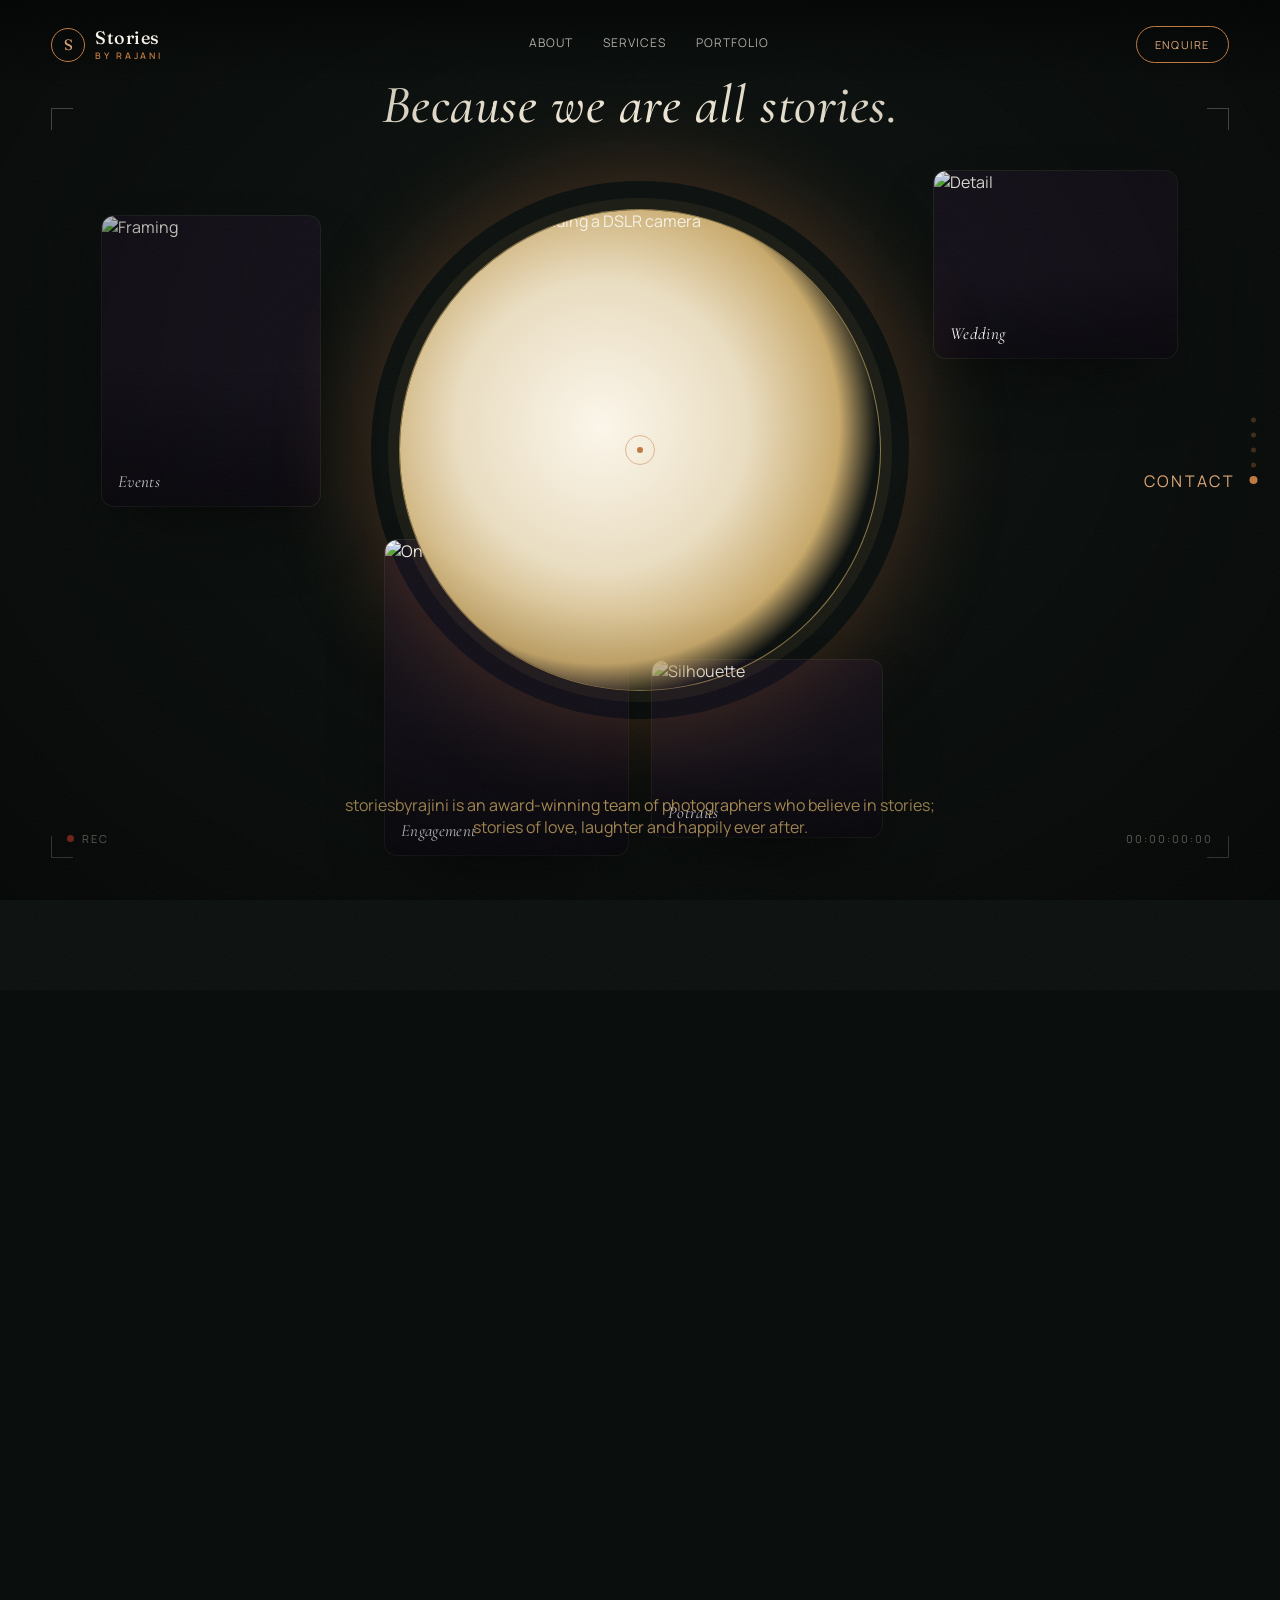
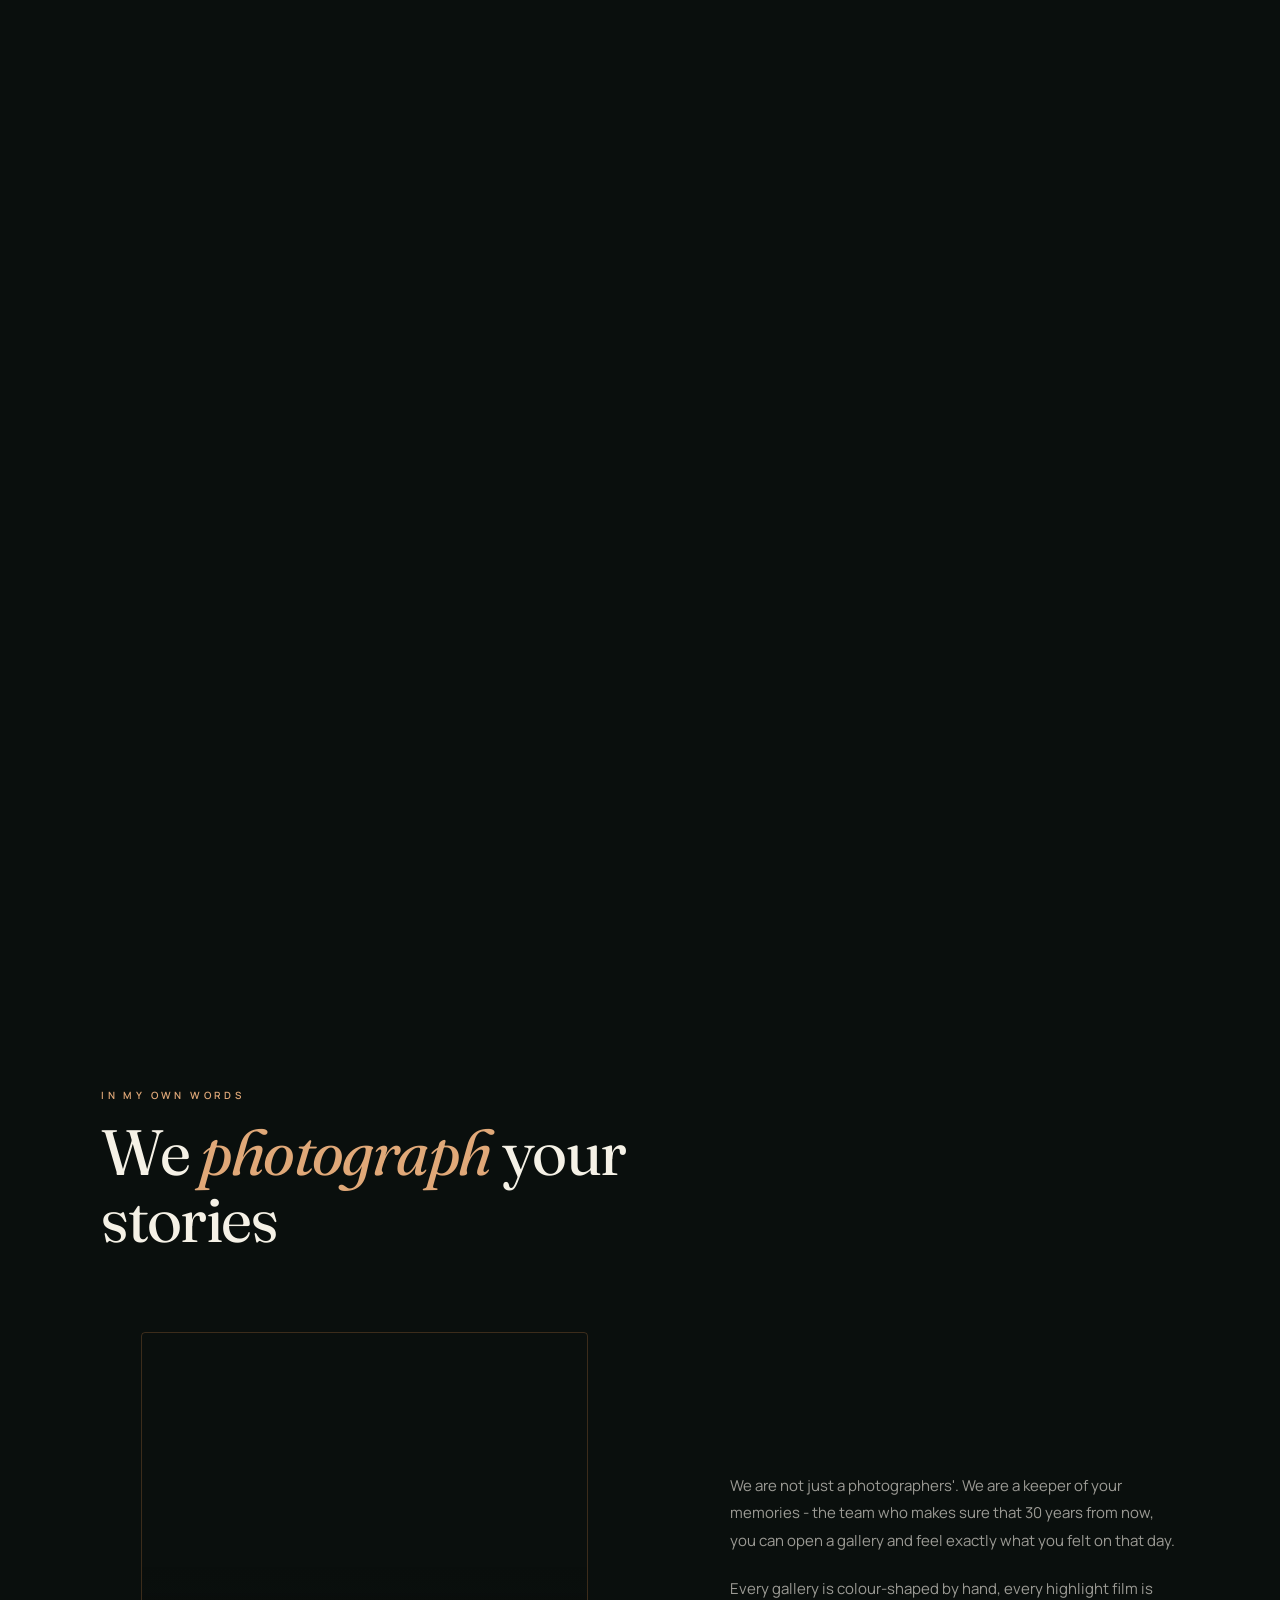
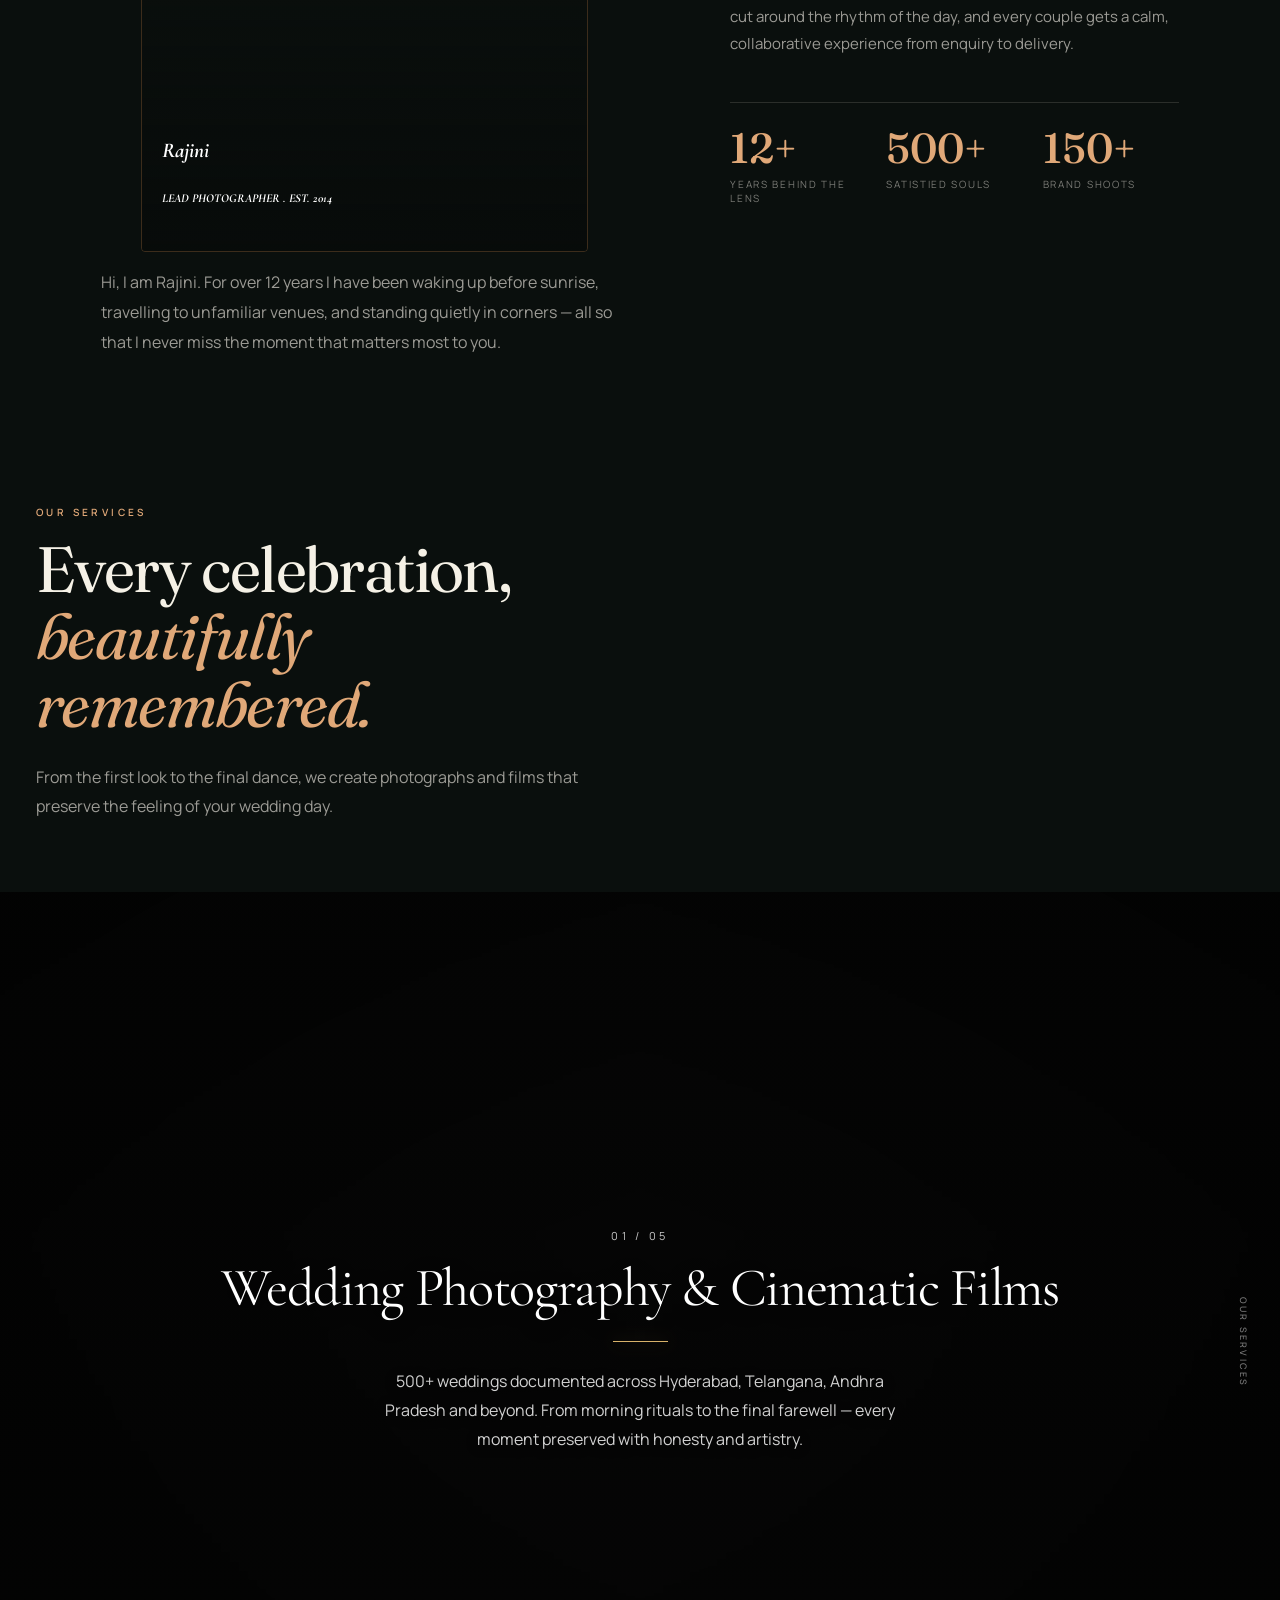
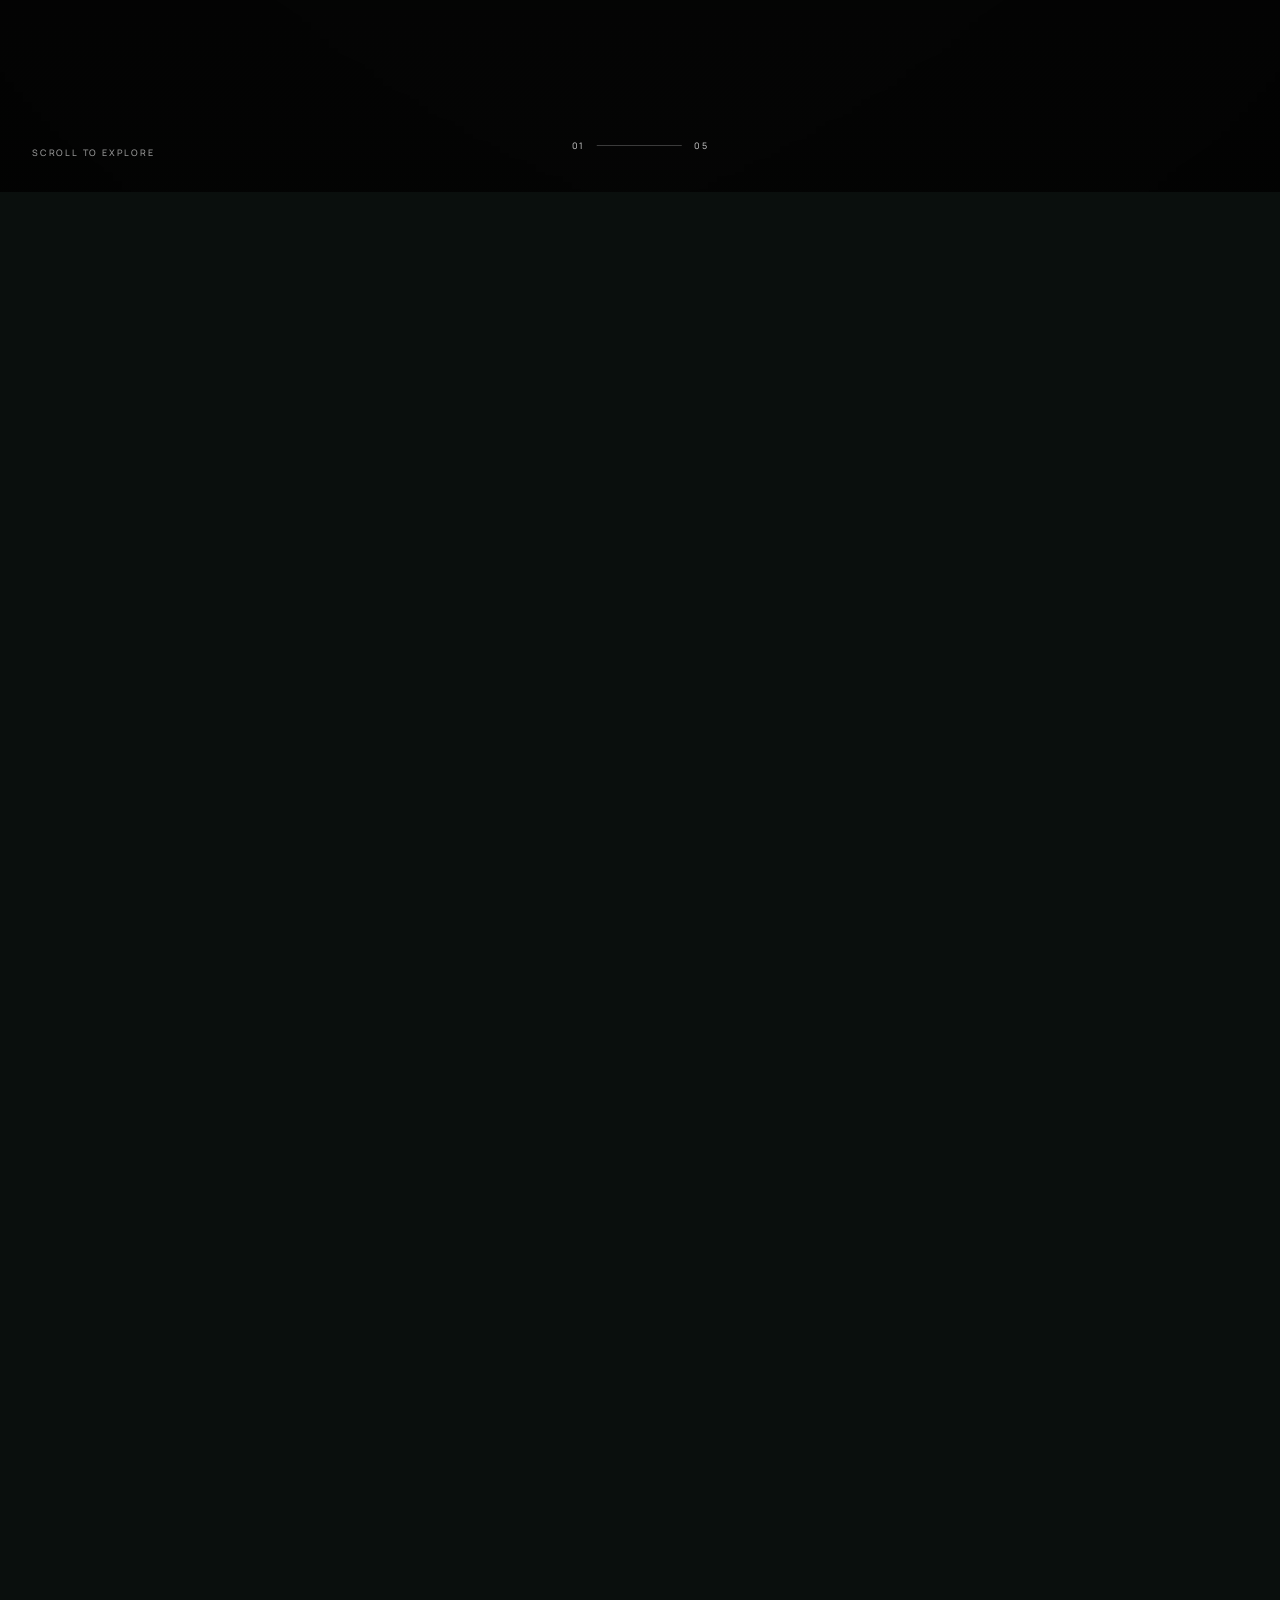
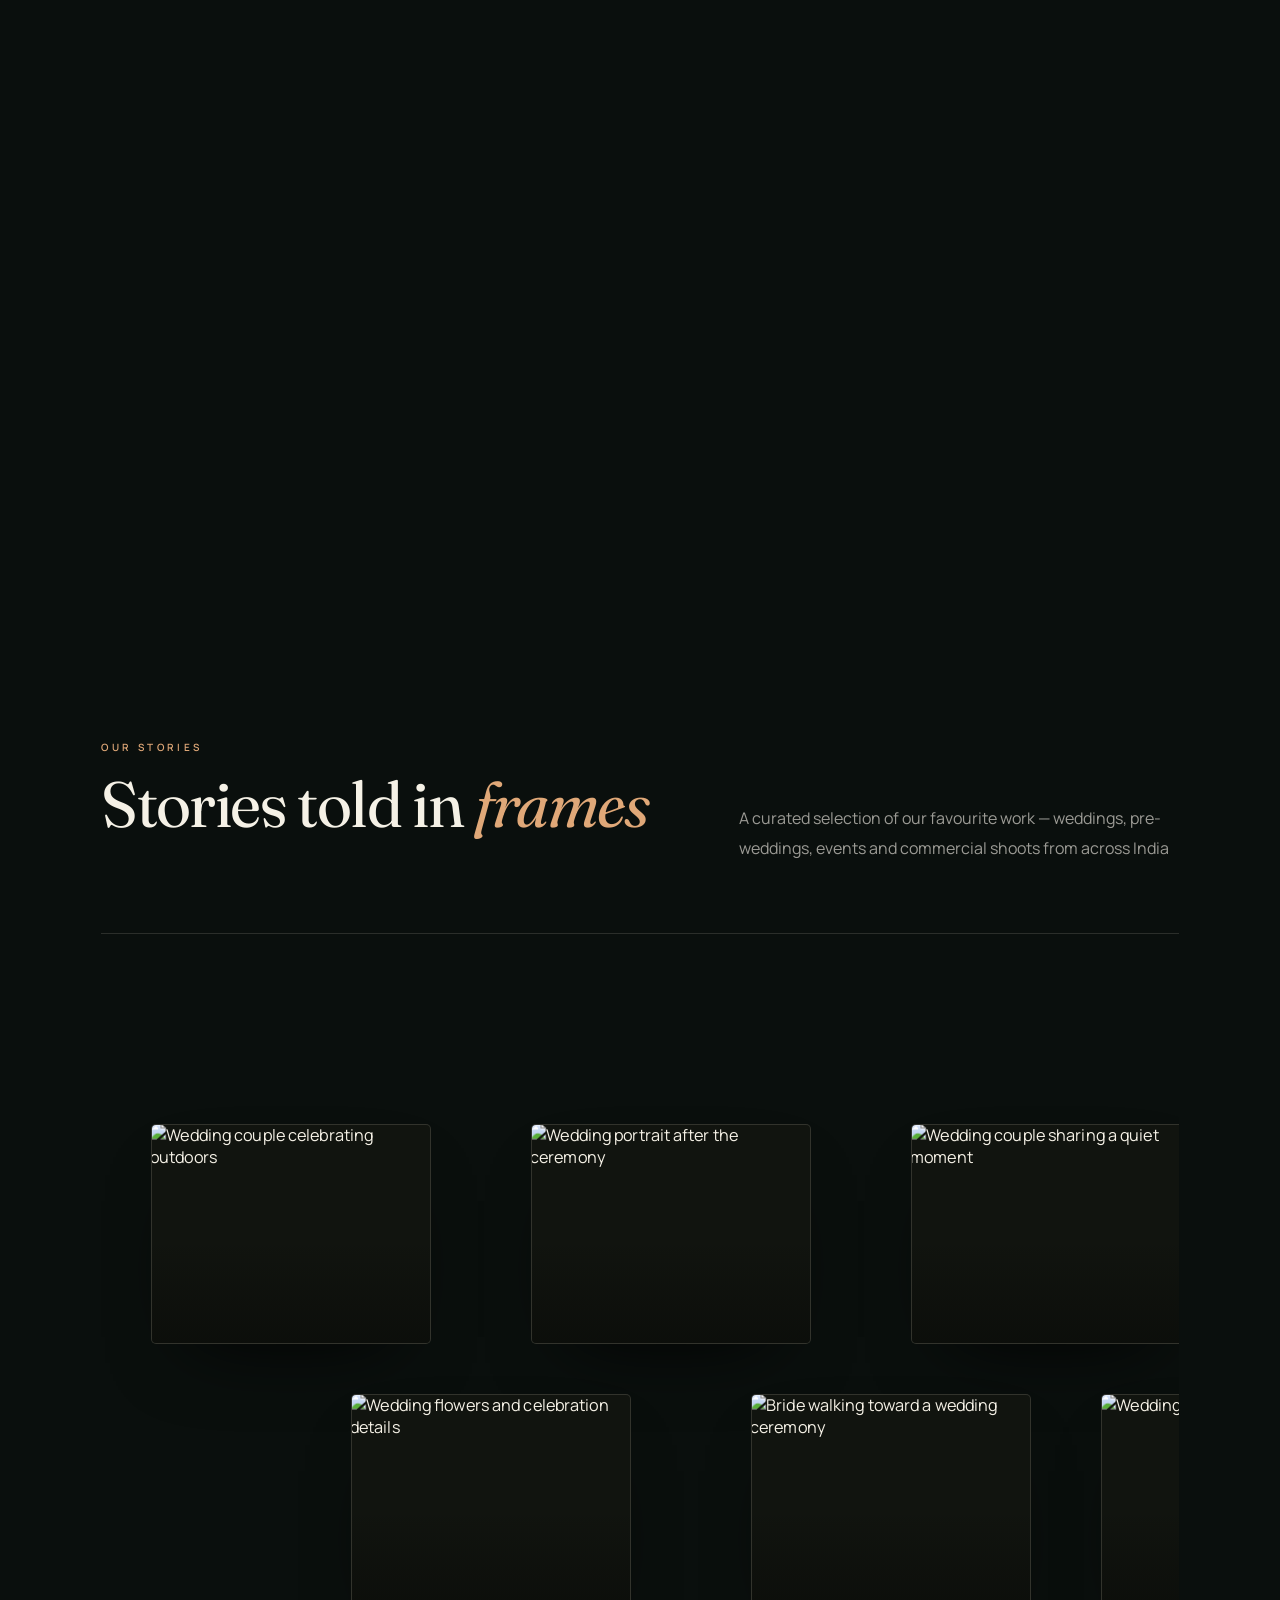
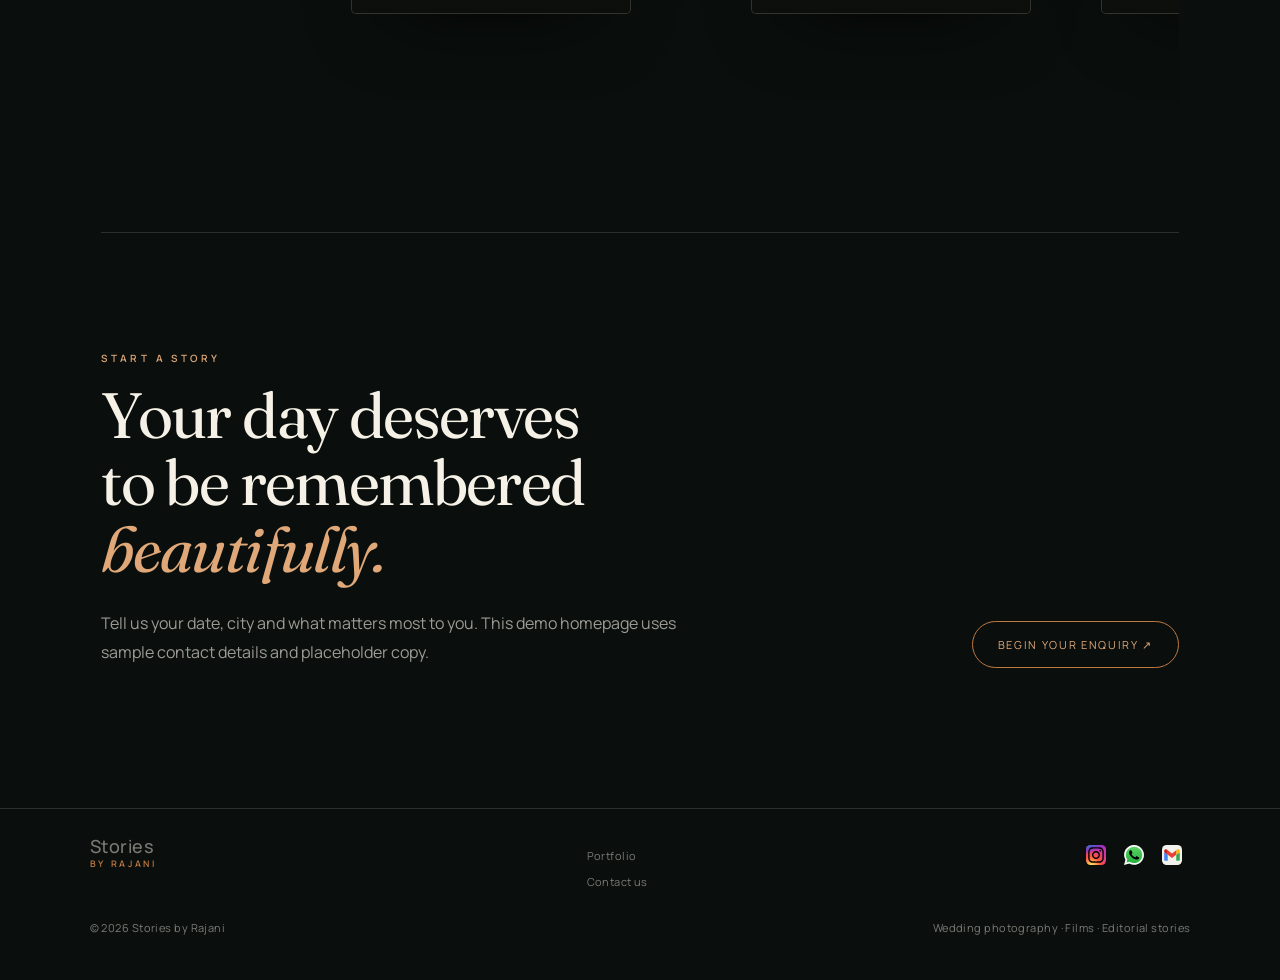
==== commit 9bd12c73: "index -  typo error fix" ====
--- a/index.html
+++ b/index.html
@@ -1,4 +1,4 @@
-\
+
 <!doctype html>
 <html lang="en">
 <head>
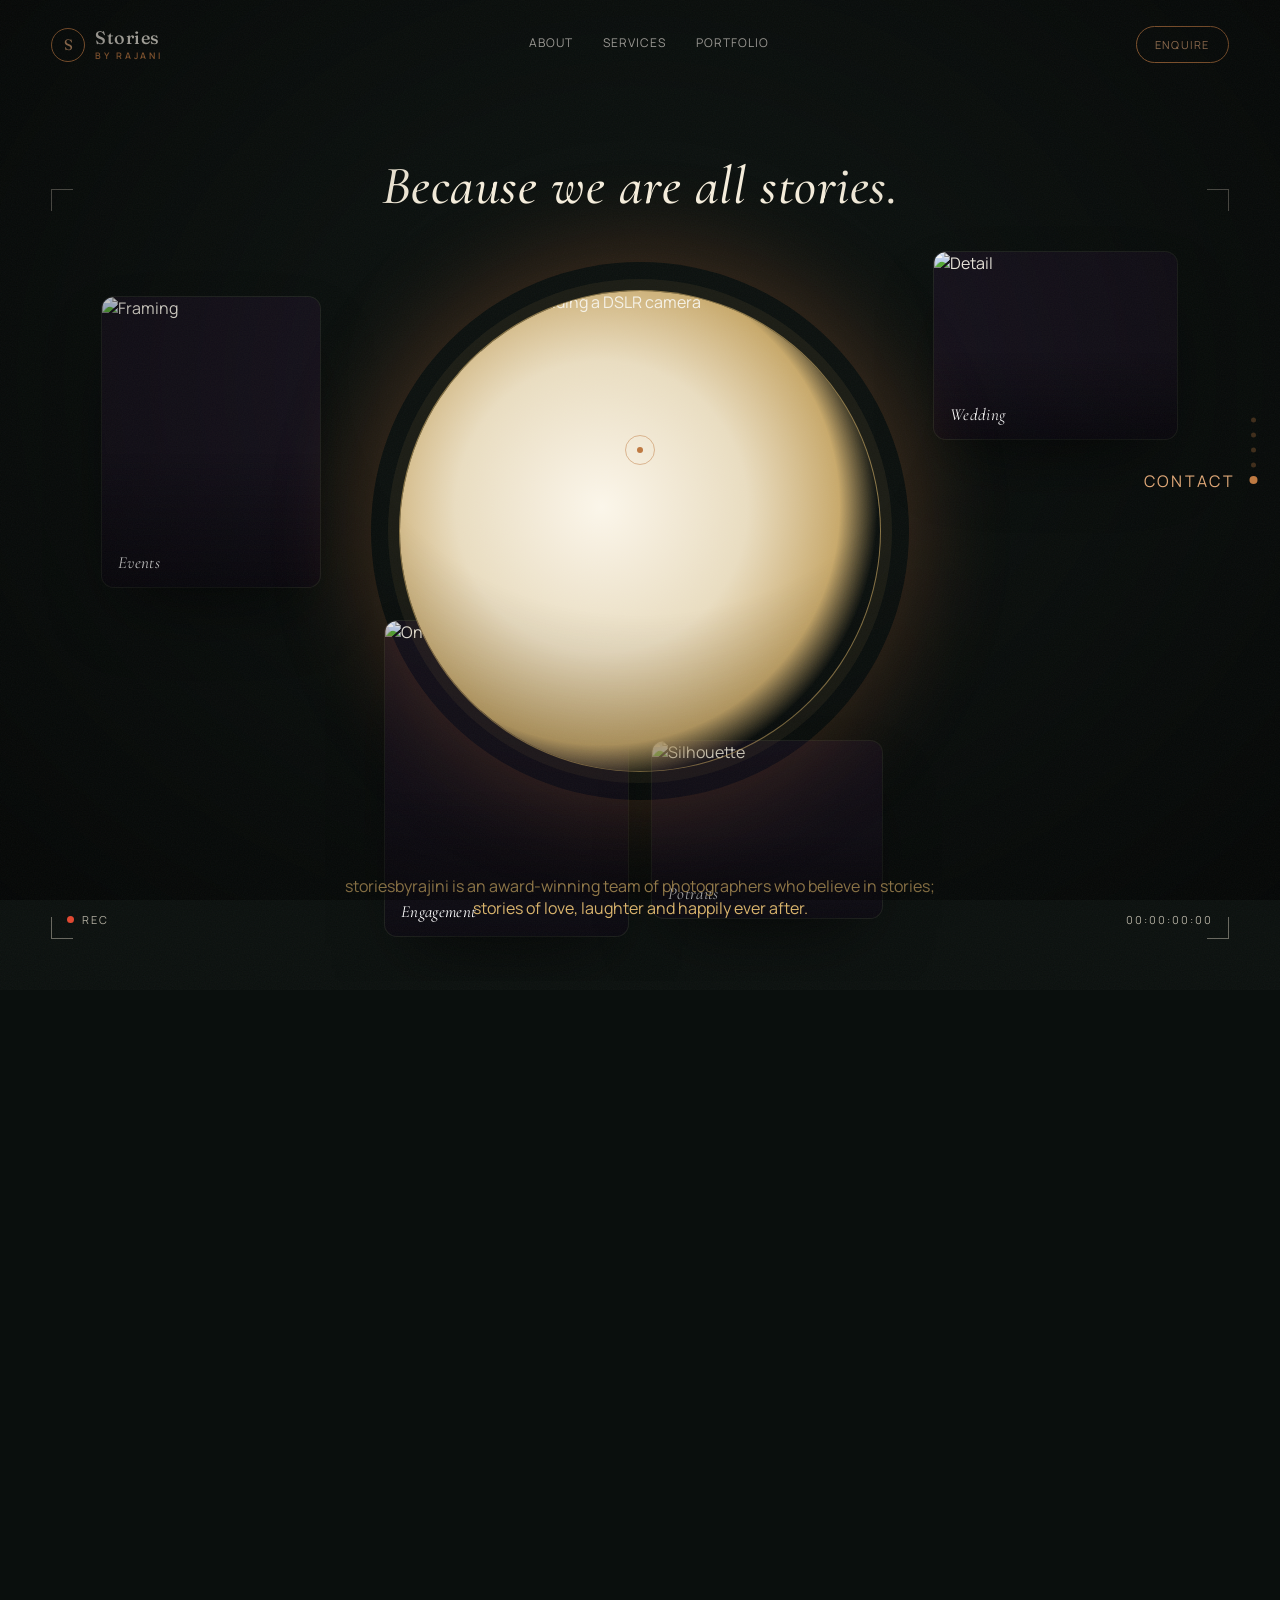
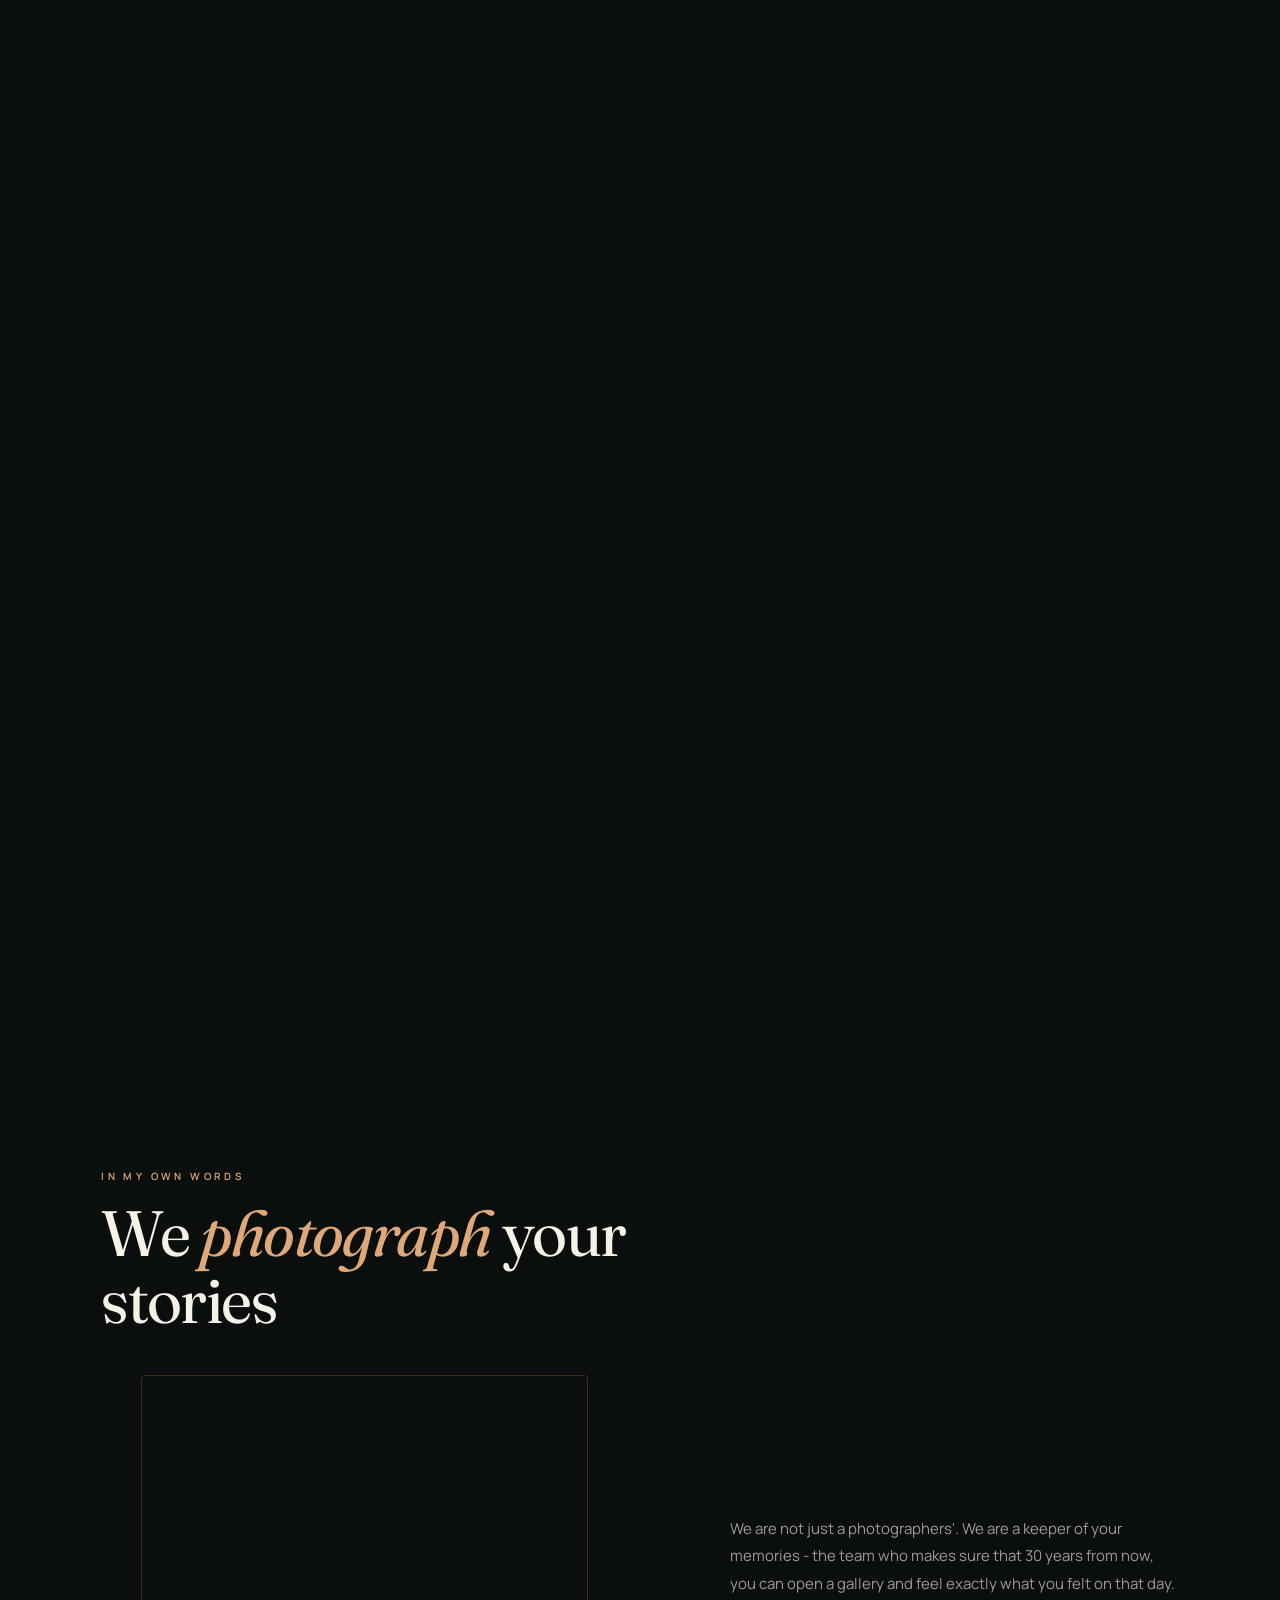
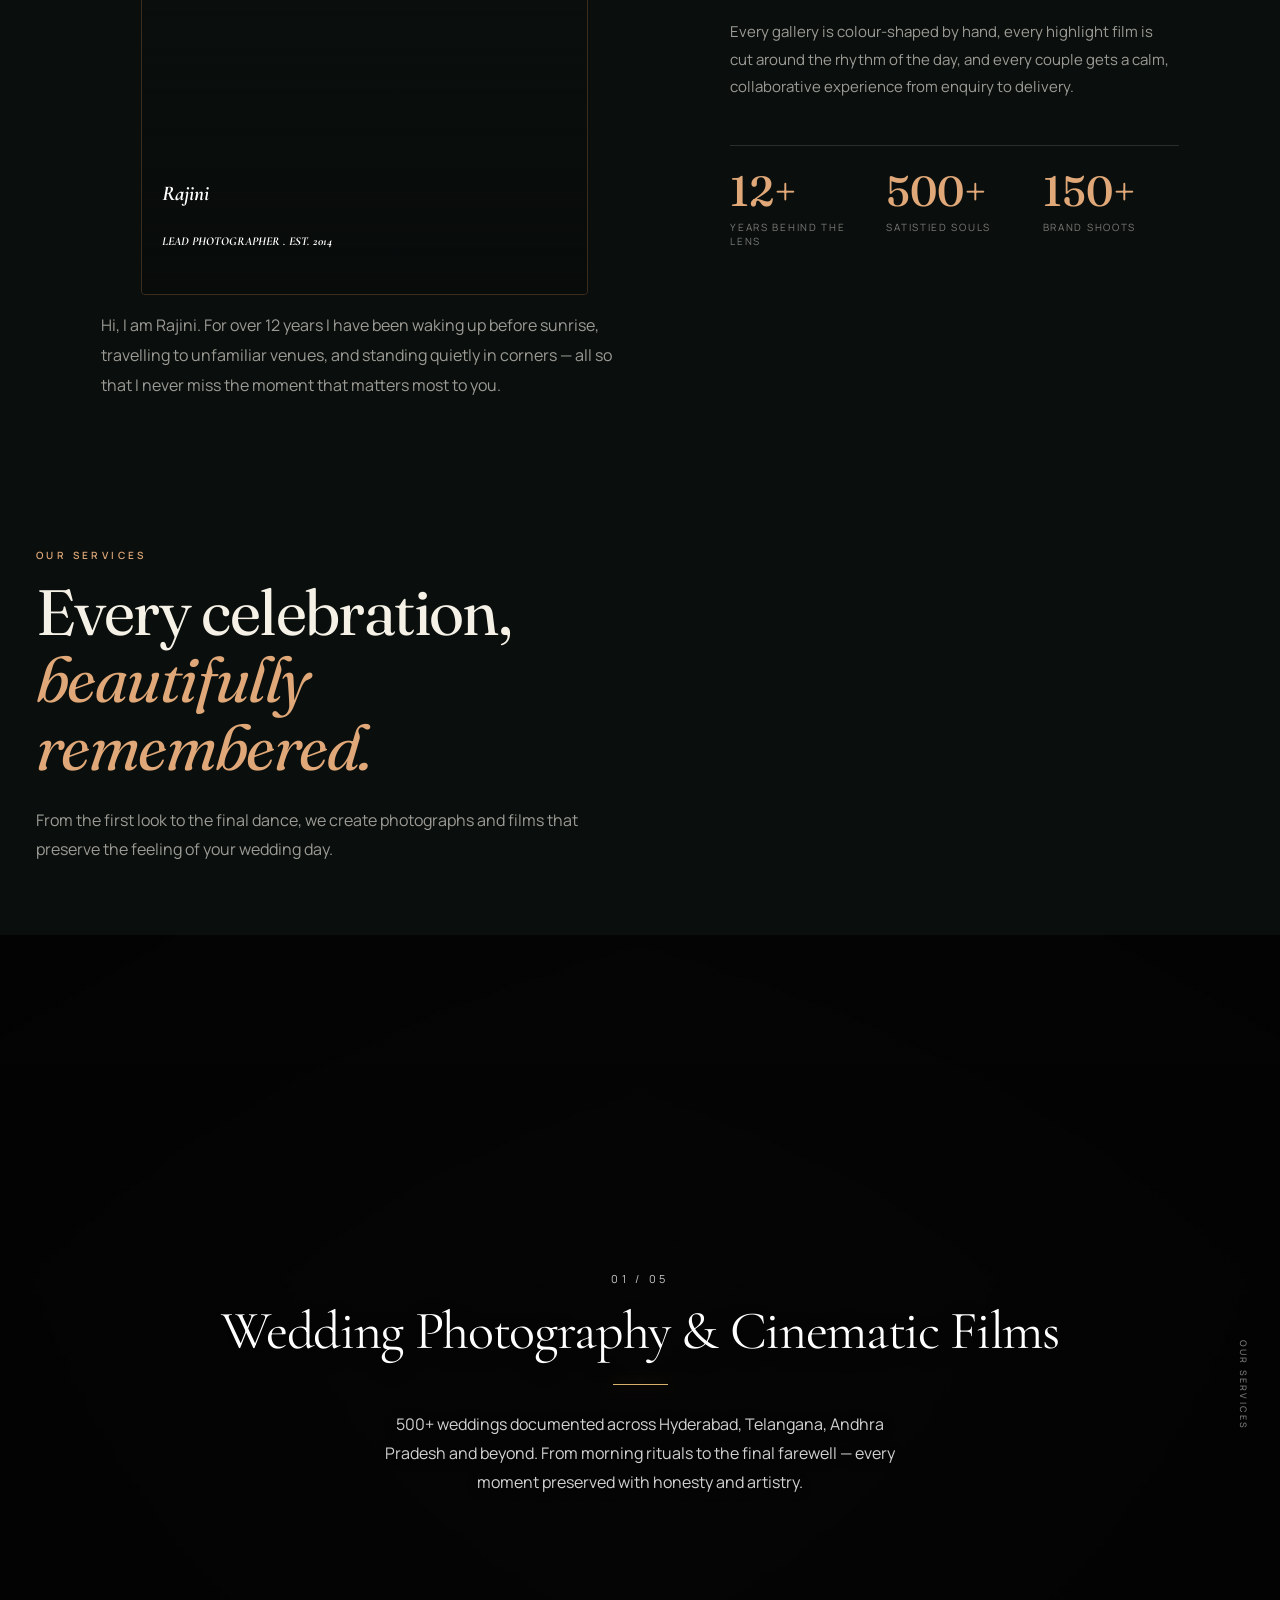
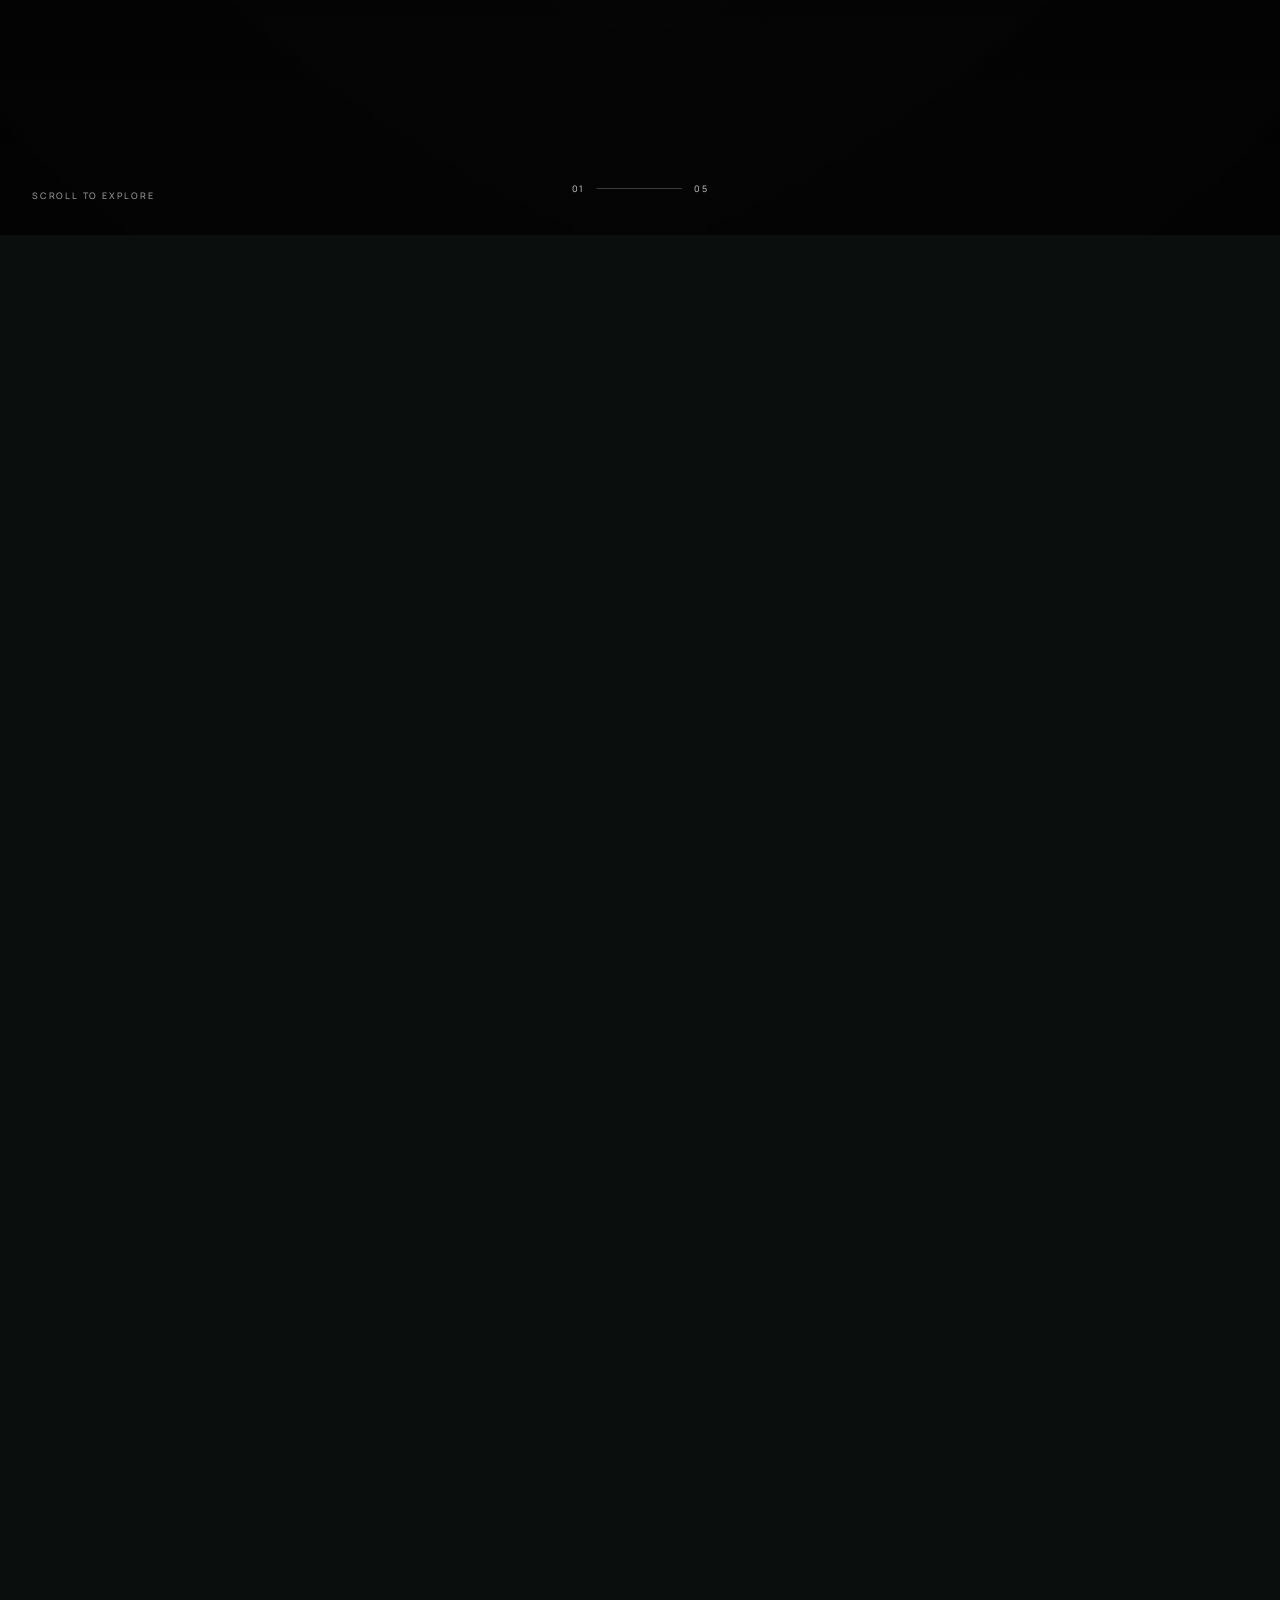
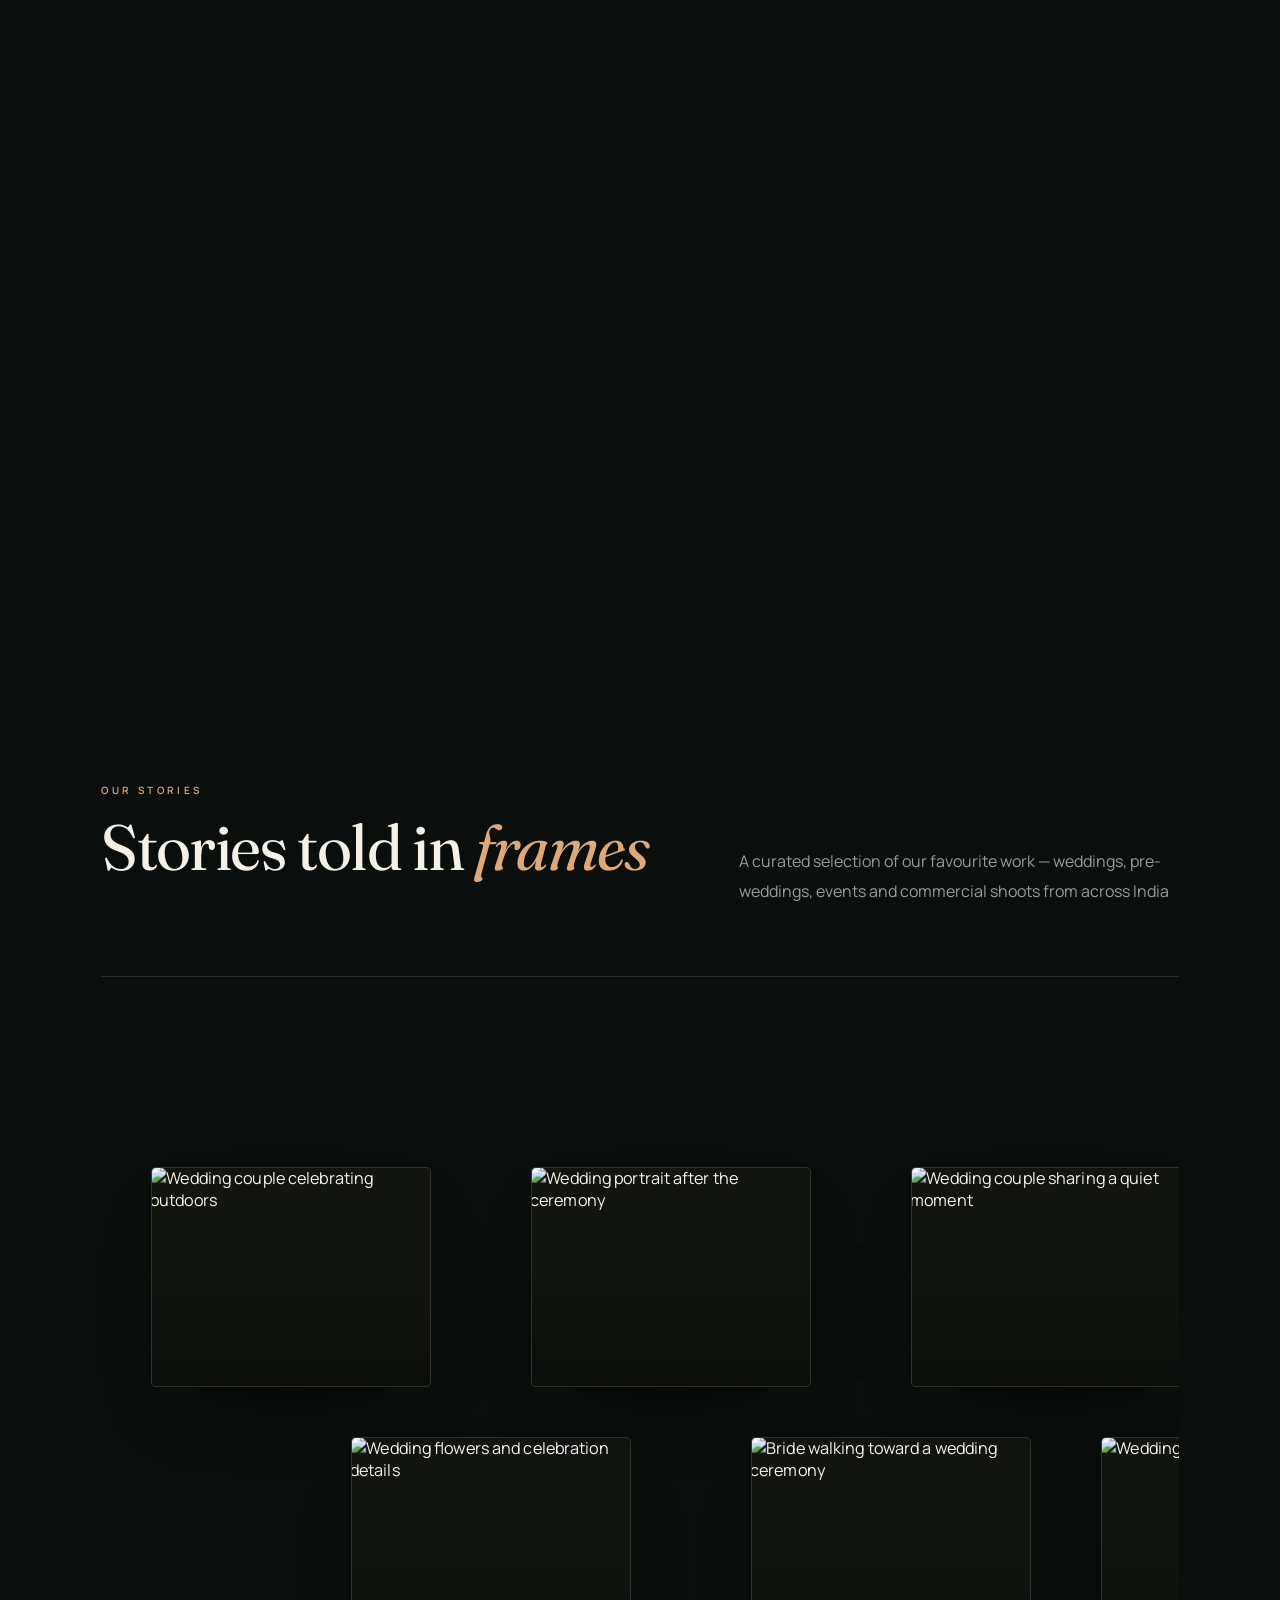
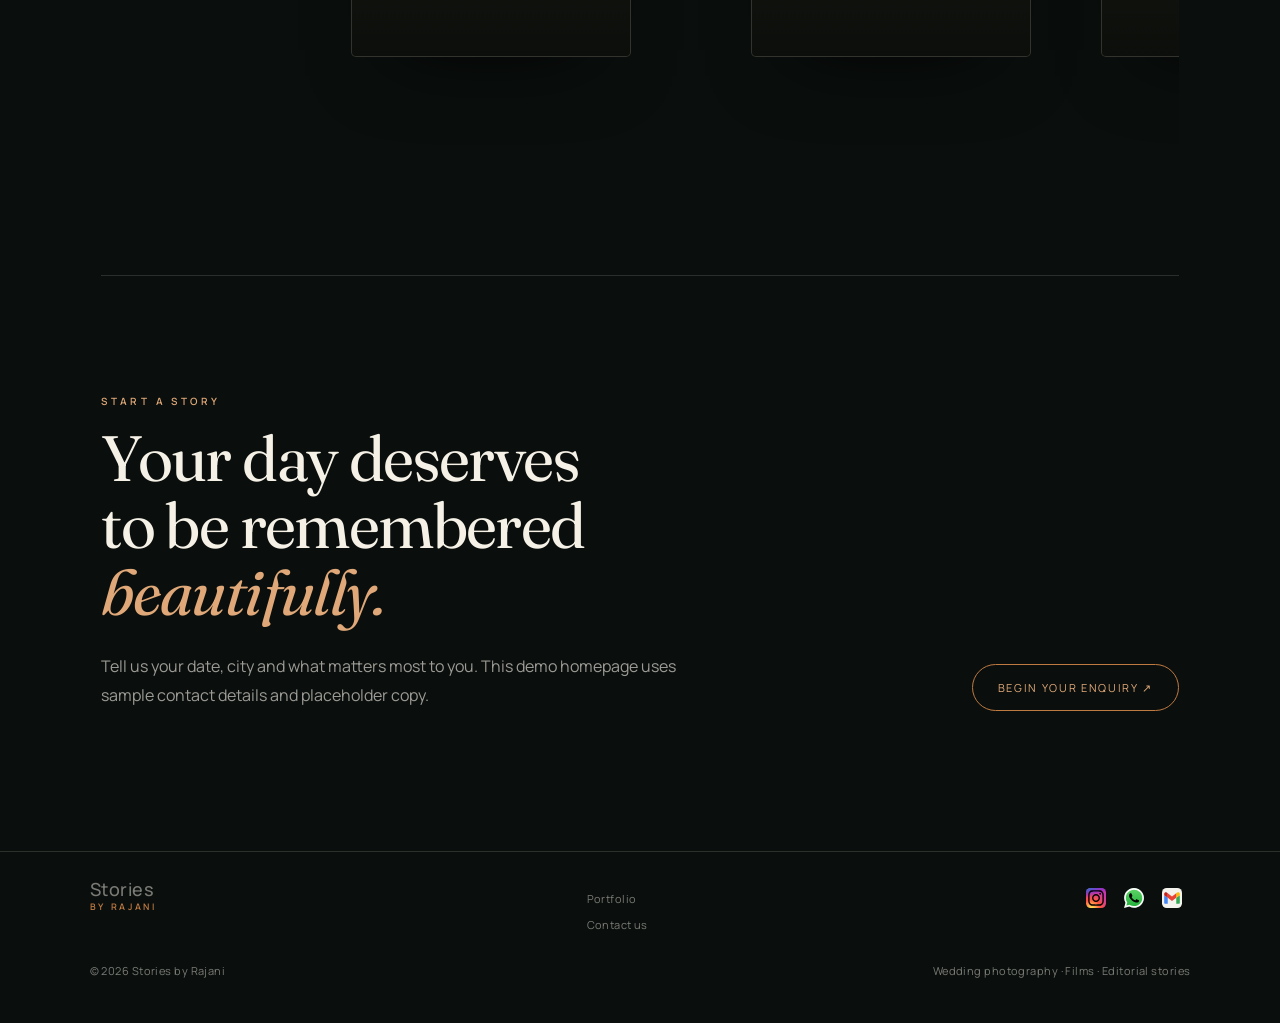
==== commit 602e83b1: "Adding portfolio v1" ====
--- a/index.html
+++ b/index.html
@@ -16,8 +16,14 @@
 
 
 
+
 </head>
 <body>
+
+
+
+
+
   <div id="scroll-progress"></div>
 
   <header class="top-ui">
@@ -29,7 +35,7 @@
     <nav class="top-links" aria-label="Primary">
       <a href="#about">About</a>
       <a href="#services">Services</a>
-      <a href="#portfolio">Portfolio</a>
+      <a href="./portfolio.html">Portfolio</a>
     </nav>
 
     <a class="book-btn" href="#contact">Enquire</a>
@@ -568,7 +574,7 @@
 </div>
 
 <div>
-<a href="">
+<a href="./portfolio.html">
 <p>  Portfolio</p>
 </a>
 
--- a/public/index.css
+++ b/public/index.css
@@ -1,916 +1,1498 @@
- :root{
-      --ink:#07070b;
-      --ink-2:#0e0e16;
-      --cream:#f4ecda;
-      --gold:#d8b26a;
-      --gold-soft:#e9cf9a;
-      --ember:#e07a3f;
-      --ember-2:#b64a2c;
-      --line:rgba(244,236,218,.14);
-
-      /* source-template palette */
-      --tpl-gold:#bf7a42;
-      --tpl-gold-l:#e0a878;
-      --tpl-dark:#0a0f0d;
-      --tpl-charcoal:#16201c;
-      --tpl-warm:#f5f1e6;
-      --tpl-muted:rgba(245,240,232,.62);
-      --tpl-glass:rgba(8,12,11,.45);
-      --tpl-border:rgba(191,122,66,.28);
-
-      box-sizing:border-box;
-    }
-    *,*::before,*::after{box-sizing:border-box}
-    html{scroll-behavior:auto}
-    body{
-      cursor: none;
-      margin:0;
-      background:var(--tpl-dark);
-      color:var(--tpl-warm);
-      overflow-x:hidden;
-      font-family:'Manrope',sans-serif;
-      -webkit-font-smoothing:antialiased;
-    }
-    a{color:inherit;text-decoration:none}
-    ::selection{background:var(--tpl-gold);color:#0a0a0a}
-
-    /* Template-inspired film grain + vignette */
-    body::before{
-      content:"";position:fixed;inset:-10%;pointer-events:none;z-index:60;
-      opacity:.16;mix-blend-mode:screen;
-      background-image:url("data:image/svg+xml,%3Csvg xmlns='http://www.w3.org/2000/svg' width='160' height='160' viewBox='0 0 160 160'%3E%3Cfilter id='n'%3E%3CfeTurbulence type='fractalNoise' baseFrequency='.82' numOctaves='4' stitchTiles='stitch'/%3E%3C/filter%3E%3Crect width='100%25' height='100%25' filter='url(%23n)' opacity='.28'/%3E%3C/svg%3E");
-    }
-    body::after{
-      content:"";position:fixed;inset:0;pointer-events:none;z-index:55;
-      background:radial-gradient(ellipse at 50% 42%,transparent 32%,rgba(0,0,0,.62) 100%);
-    }
-
-    /* ---------- fixed UI / progress ---------- */
-    #scroll-progress{
-      position:fixed;left:0;top:0;width:100%;height:2px;transform:scaleX(0);transform-origin:0 50%;
-      background:linear-gradient(90deg,transparent,var(--tpl-gold),var(--gold-soft),transparent);
-      box-shadow:0 0 14px rgba(191,122,66,.45);z-index:1000;pointer-events:none;
-    }
-    .top-ui{
-      position:fixed;left:0;right:0;top:0;z-index:900;
-      display:flex;align-items:center;justify-content:space-between;
-      padding:26px 4vw 18px;
-      background:linear-gradient(to bottom,rgba(5,7,6,.82),rgba(5,7,6,0));
-    }
-    .brand{
-      display:flex;align-items:center;gap:10px;
-      font-family:'Fraunces',serif;
-      color:var(--tpl-warm);
-    }
-    .brand-mark{
-      width:34px;height:34px;border:1px solid var(--tpl-gold);border-radius:50%;
-      display:grid;place-items:center;color:var(--tpl-gold-l);font-size:15px;
-    }
-    .brand-name{line-height:1}
-    .brand-name strong{display:block;font-size:18px;font-weight:500;letter-spacing:.03em}
-    .brand-name small{display:block;margin-top:4px;color:var(--tpl-gold);font:600 9px/1 'Manrope',sans-serif;letter-spacing:.3em}
-    .top-links{display:flex;align-items:center;gap:30px;font-size:12px;letter-spacing:.08em;text-transform:uppercase;color:rgba(245,240,232,.7)}
-    .top-links a{position:relative;padding-bottom:5px}
-    .top-links a::after{
-      content:"";position:absolute;left:0;bottom:0;width:0;height:1px;background:var(--tpl-gold);transition:width .3s ease;
-    }
-    .top-links a:hover::after{width:100%}
-    .book-btn{
-      border:1px solid var(--tpl-gold);padding:10px 18px;border-radius:999px;
-      color:var(--tpl-gold-l);font-size:11px;letter-spacing:.12em;text-transform:uppercase;
-      transition:.25s ease;
-    }
-    .book-btn:hover{background:var(--tpl-gold);color:#171006}
-    @media (max-width:860px){
-      .top-links{display:none}
-      .top-ui{padding-inline:20px}
-    }
-
-    #scene-nav{
-      position:fixed;right:24px;top:50%;transform:translateY(-50%);
-      display:flex;flex-direction:column;gap:10px;z-index:800;
-    }
-    .scene-dot{
-      width:5px;height:5px;border:0;border-radius:50%;padding:0;cursor:none;
-      background:rgba(191,122,66,.3);transition:.3s ease;position:relative;
-    }
-    .scene-dot::after{
-      content:attr(data-label);position:absolute;right:14px;top:50%;transform:translateY(-50%);
-      color:transparent;white-space:nowrap;font:10px/1 'Manrope',sans-serif;letter-spacing:.16em;text-transform:uppercase;
-      transition:color .3s ease;pointer-events:none;
-    }
-    #scene-nav:hover .scene-dot::after{color:rgba(191,122,66,.55)}
-    .scene-dot.active{background:var(--tpl-gold);transform:scale(1.6)}
-    .scene-dot.active::after{color:var(--tpl-gold-l)!important}
-    @media (max-width:700px){#scene-nav{right:12px}}
-
-    /* ---------- HERO: preserved from supplied herosection.html ---------- */
-    .hero-spacer{position:relative;height:460vh;z-index:2}
-    .hero-pin{
-      position:sticky;top:0;height:100vh;width:100%;
-      display:flex;align-items:center;justify-content:center;overflow:hidden;
-    }
-    .stage{position:relative;width:100%;height:100%;display:flex;align-items:center;justify-content:center}
-    .portrait{
-      position:relative;width:min(46vw,480px);height:min(46vw,480px);
-      display:flex;align-items:center;justify-content:center;z-index:5;will-change:transform;
-    }
-    .portrait .halo{
-      position:absolute;inset:0;border-radius:50%;
-      background:radial-gradient(circle at 42% 45%,#fbf6ea 0%,#e9dcc0 38%,#c7a86a 62%,rgba(199,168,106,0) 72%);
-      filter:blur(.5px);
-    }
-    .portrait .pic{
-      position:absolute;inset:0;z-index:2;width:100%;height:100%;border-radius:50%;
-      object-fit:cover;object-position:50% 32%;display:block;
-      box-shadow:0 0 0 1px rgba(216,178,106,.6),0 0 0 12px rgba(216,178,106,.08);
-    }
-    .portrait .rim{
-      position:absolute;inset:-6%;border-radius:50%;
-      box-shadow:0 0 90px 10px rgba(224,122,63,.25);pointer-events:none;
-    }
-    .tile{
-      position:absolute;border-radius:12px;overflow:hidden;isolation:isolate;
-      box-shadow:0 34px 70px -24px rgba(0,0,0,.75),0 0 0 1px rgba(244,236,218,.10);
-      will-change:transform,opacity;backface-visibility:hidden;background:#14101a;
-    }
-    .tile .photo{position:absolute;inset:0;width:100%;height:100%;object-fit:cover;display:block;will-change:transform}
-    .tile::after{content:"";position:absolute;inset:0;z-index:1;pointer-events:none;background:linear-gradient(to top,rgba(4,4,8,.62),rgba(4,4,8,0) 46%)}
-    .tile .cap{
-      position:absolute;z-index:2;left:16px;bottom:14px;font-family:'Cormorant Garamond',serif;
-      font-style:italic;font-size:17px;letter-spacing:.02em;color:#fff;
-    }
-    .tile .tag{
-      position:absolute;z-index:2;top:12px;right:12px;padding:5px 10px 5px 24px;border-radius:999px;
-      font-size:10.5px;letter-spacing:.1em;background:rgba(7,7,11,.55);backdrop-filter:blur(6px);color:var(--cream);
-    }
-    .tile .tag::before{
-      content:"";position:absolute;left:10px;top:50%;margin-top:-4px;border-style:solid;
-      border-width:4px 0 4px 7px;border-color:transparent transparent transparent var(--gold-soft);
-    }
-    .scroll-cue{
-      position:absolute;left:50%;bottom:46px;transform:translateX(-50%);
-      display:flex;flex-direction:column;align-items:center;gap:14px;z-index:10;color:rgba(244,236,218,.75)
-    }
-    .scroll-cue .wheel{width:24px;height:38px;border:1px solid rgba(244,236,218,.5);border-radius:14px;position:relative}
-    .scroll-cue .wheel::after{
-      content:"";position:absolute;top:7px;left:50%;width:3px;height:7px;background:var(--gold-soft);
-      border-radius:2px;transform:translateX(-50%);animation:cue 1.7s ease-in-out infinite;
-    }
-    .scroll-cue span{font-size:10.5px;letter-spacing:.34em}
-    @keyframes cue{
-      0%{transform:translate(-50%,0);opacity:1}
-      65%{transform:translate(-50%,14px);opacity:1}
-      66%{transform:translate(-50%,0);opacity:0}
-      100%{transform:translate(-50%,0);opacity:1}
-    }
-    .hero-heading{position:absolute;left:50%;top:8%;transform:translate(-50%,0);text-align:center;z-index:10;pointer-events:none}
-    .hero-heading .eyebrow{font:11px 'Jost',sans-serif;letter-spacing:.36em;color:var(--gold);margin:0 0 14px}
-    .hero-heading h1{
-      font-family:'Cormorant Garamond',serif;font-weight:500;font-style:italic;
-      font-size:clamp(28px,5vw,54px);margin:0;color:var(--cream);letter-spacing:.01em
-    }
-    .vf{position:absolute;inset:clamp(84px,12vh,112px) 4vw clamp(22px,5vh,42px);z-index:9;pointer-events:none}
-    .vf i{position:absolute;width:22px;height:22px;border:1px solid rgba(244,236,218,.4)}
-    .vf i:nth-child(1){left:0;top:0;border-right:0;border-bottom:0}
-    .vf i:nth-child(2){right:0;top:0;border-left:0;border-bottom:0}
-    .vf i:nth-child(3){left:0;bottom:0;border-right:0;border-top:0}
-    .vf i:nth-child(4){right:0;bottom:0;border-left:0;border-top:0}
-    .vf .rec,.vf .tc{
-      position:absolute;bottom:12px;font-size:11px;letter-spacing:.18em;color:rgba(244,236,218,.7);font-variant-numeric:tabular-nums
-    }
-    .vf .rec{left:16px;display:flex;align-items:center;gap:8px}
-    .vf .rec::before{content:"";width:7px;height:7px;border-radius:50%;background:#e0462f}
-    .vf .tc{right:16px}
-
-    /* ---------- content sections ---------- */
-    main{position:relative;z-index:5}
-    .section{
-      position:relative;max-width:1180px;margin:0 auto;padding:150px 4vw;
-      overflow:clip;
-    }
-    .section.full{max-width:none;padding-inline:7vw}
-    .kicker{
-      margin:0 0 18px;font:600 10px/1 'Manrope',sans-serif;letter-spacing:.34em;text-transform:uppercase;color:var(--tpl-gold-l)
-    }
-    .section h2{
-      margin:0 0 26px;max-width:14ch;
-      font:400 clamp(38px,5vw,68px)/1.05 'Fraunces',serif;letter-spacing:-.025em;color:var(--tpl-warm);
-    }
-    .section h2 em{font-style:italic;color:var(--tpl-gold-l)}
-    .lead{
-      margin:0;max-width:58ch;font:400 16px/1.85 'Manrope',sans-serif;color:var(--tpl-muted)
-    }
-    .divider{
-      height:1px;background:linear-gradient(90deg,var(--tpl-border),transparent);margin:40px 0 0
-    }
-
-    /* about */
-    .about-grid{
-      display:grid;grid-template-columns:1.08fr .92fr;gap:8vw;align-items:end;margin-top:64px
-    }
-    .about-image{
-      position:relative;min-height:520px;overflow:hidden;border:1px solid var(--tpl-border);border-radius:4px;
-      transform:translateZ(0)
-    }
-    .about-image img{position:absolute;inset:-8% 0;width:100%;height:116%;object-fit:cover;display:block;will-change:transform;filter:saturate(.9) contrast(1.02)}
-    .about-image::after{content:"";position:absolute;inset:0;background:linear-gradient(to top,rgba(7,10,9,.72),rgba(7,10,9,0) 55%)}
-    .about-image .caption{
-      position:absolute;left:20px;bottom:18px;z-index:2;font:italic 18px 'Cormorant Garamond',serif;color:#fff
-    }
-    .about-copy{padding-bottom:12px}
-    .about-copy p{color:var(--tpl-muted);font-size:15px;line-height:1.85}
-    .stats{display:grid;grid-template-columns:repeat(3,1fr);gap:20px;margin-top:44px;padding-top:24px;border-top:1px solid var(--line)}
-    .stat-num{display:block;font:500 42px/1 'Fraunces',serif;color:var(--tpl-gold-l)}
-    .stat-label{display:block;margin-top:8px;color:rgba(245,240,232,.48);font-size:10px;letter-spacing:.17em;text-transform:uppercase}
-
-    /* ---------- SERVICES / PINNED SCROLL STORY ---------- */
-
-#services{
-  padding-left:0 !important;
-  padding-right:0 !important;
-  max-width:none !important;
-}
-
-#services > .section{
-  max-width:none;
-  padding:150px 7vw 0;
-}
-
-/* remove the old services layout */
-#services .services-wrap,
-#services .services-scroll .service-card,
-#services .service-stage{
-  all:unset;
-}
-
-/* ---------- full screen pinned services ---------- */
-
-.services-scroll{
-  position:relative;
-  height:500vh;
-  width:100%;
-  margin-top:70px;
-}
-
-.services-pin{
-  position:sticky;
-  top:0;
-  width:100%;
-  height:100vh;
-  min-height:650px;
-  overflow:hidden;
-  background:#070707;
-}
-
-.services-slide{
-  position:absolute;
-  inset:0;
-  width:100%;
-  height:100%;
-  overflow:hidden;
-  opacity:0;
-  visibility:hidden;
-  transform:scale(1.035);
-  transition:
-    opacity .9s cubic-bezier(.4,0,.2,1),
-    visibility .9s,
-    transform 1.8s cubic-bezier(.2,.7,.2,1);
-}
-
-.services-slide.active{
-  opacity:1;
-  visibility:visible;
-  transform:scale(1);
-  z-index:2;
-}
-
-.services-slide img{
-  position:absolute;
-  inset:-5%;
-  width:110%;
-  height:110%;
-  object-fit:cover;
-  object-position:center;
-  display:block;
-  transform:scale(1.04);
-  transition:transform 2.8s cubic-bezier(.2,.7,.2,1);
-}
-
-.services-slide.active img{
-  transform:scale(1);
-}
-
-/* cinematic image treatment */
-.services-slide::before{
-  content:"";
-  position:absolute;
-  inset:0;
-  z-index:1;
-  background:
-    linear-gradient(
-      180deg,
-      rgba(4,5,4,.35) 0%,
-      rgba(4,5,4,.10) 38%,
-      rgba(4,5,4,.32) 100%
-    ),
-    linear-gradient(
-      90deg,
-      rgba(0,0,0,.28) 0%,
-      rgba(0,0,0,0) 50%,
-      rgba(0,0,0,.28) 100%
-    );
-}
-
-.services-slide::after{
-  content:"";
-  position:absolute;
-  inset:0;
-  z-index:2;
-  background:
-    radial-gradient(
-      ellipse at center,
-      rgba(0,0,0,0) 20%,
-      rgba(0,0,0,.22) 100%
-    );
-  pointer-events:none;
-}
-
-/* centered text exactly over the image */
-.services-slide-content{
-  position:absolute;
-  inset:0;
-  z-index:5;
-  display:flex;
-  align-items:center;
-  justify-content:center;
-  flex-direction:column;
-  text-align:center;
-  padding:30px;
-  pointer-events:none;
+ :root {
+   --ink: #07070b;
+   --ink-2: #0e0e16;
+   --cream: #f4ecda;
+   --gold: #d8b26a;
+   --gold-soft: #e9cf9a;
+   --ember: #e07a3f;
+   --ember-2: #b64a2c;
+   --line: rgba(244, 236, 218, .14);
+
+   /* source-template palette */
+   --tpl-gold: #bf7a42;
+   --tpl-gold-l: #e0a878;
+   --tpl-dark: #0a0f0d;
+   --tpl-charcoal: #16201c;
+   --tpl-warm: #f5f1e6;
+   --tpl-muted: rgba(245, 240, 232, .62);
+   --tpl-glass: rgba(8, 12, 11, .45);
+   --tpl-border: rgba(191, 122, 66, .28);
+
+   box-sizing: border-box;
+ }
+
+ *,
+ *::before,
+ *::after {
+   box-sizing: border-box
+ }
+
+ html {
+   scroll-behavior: auto
+ }
+
+ body {
+   cursor: none;
+   margin: 0;
+   background: var(--tpl-dark);
+   color: var(--tpl-warm);
+   overflow-x: hidden;
+   font-family: 'Manrope', sans-serif;
+   -webkit-font-smoothing: antialiased;
+ }
+
+ a {
+   color: inherit;
+   text-decoration: none
+ }
+
+ ::selection {
+   background: var(--tpl-gold);
+   color: #0a0a0a
+ }
+
+ /* Template-inspired film grain + vignette */
+ body::before {
+   content: "";
+   position: fixed;
+   inset: -10%;
+   pointer-events: none;
+   z-index: 60;
+   opacity: .16;
+   mix-blend-mode: screen;
+   background-image: url("data:image/svg+xml,%3Csvg xmlns='http://www.w3.org/2000/svg' width='160' height='160' viewBox='0 0 160 160'%3E%3Cfilter id='n'%3E%3CfeTurbulence type='fractalNoise' baseFrequency='.82' numOctaves='4' stitchTiles='stitch'/%3E%3C/filter%3E%3Crect width='100%25' height='100%25' filter='url(%23n)' opacity='.28'/%3E%3C/svg%3E");
+ }
+
+ body::after {
+   content: "";
+   position: fixed;
+   inset: 0;
+   pointer-events: none;
+   z-index: 55;
+   background: radial-gradient(ellipse at 50% 42%, transparent 32%, rgba(0, 0, 0, .62) 100%);
+ }
+
+ /* ---------- fixed UI / progress ---------- */
+ #scroll-progress {
+   position: fixed;
+   left: 0;
+   top: 0;
+   width: 100%;
+   height: 2px;
+   transform: scaleX(0);
+   transform-origin: 0 50%;
+   background: linear-gradient(90deg, transparent, var(--tpl-gold), var(--gold-soft), transparent);
+   box-shadow: 0 0 14px rgba(191, 122, 66, .45);
+   z-index: 1000;
+   pointer-events: none;
+ }
+
+ .top-ui {
+  position: static;
+  width: 100%;
+  background-color: #03010100;
+   z-index: 900;
+   display: flex;
+   flex-direction: row;
+   flex-wrap: nowrap;
+   justify-content: space-around;
+   align-items: center;
+   justify-content: space-between;
+   padding: 26px 4vw 18px;
+   background: transparent;
+     backdrop-filter:none;
+  -webkit-backdrop-filter:none;
+ }
+
+ .brand {
+   display: flex;
+   align-items: center;
+   gap: 10px;
+   font-family: 'Fraunces', serif;
+   color: var(--tpl-warm);
+ }
+
+ .brand-mark {
+   width: 34px;
+   height: 34px;
+   border: 1px solid var(--tpl-gold);
+   border-radius: 50%;
+   display: grid;
+   place-items: center;
+   color: var(--tpl-gold-l);
+   font-size: 15px;
+ }
+
+ .brand-name {
+   line-height: 1
+ }
+
+ .brand-name strong {
+   display: block;
+   font-size: 18px;
+   font-weight: 500;
+   letter-spacing: .03em
+ }
+
+ .brand-name small {
+   display: block;
+   margin-top: 4px;
+   color: var(--tpl-gold);
+   font: 600 9px/1 'Manrope', sans-serif;
+   letter-spacing: .3em
+ }
+
+ .top-links {
+   display: flex;
+   align-items: center;
+   gap: 30px;
+   font-size: 12px;
+   letter-spacing: .08em;
+   text-transform: uppercase;
+   color: rgba(245, 240, 232, .7)
+ }
+
+ .top-links a {
+   position: relative;
+   padding-bottom: 5px
+ }
+
+ .top-links a::after {
+   content: "";
+   position: absolute;
+   left: 0;
+   bottom: 0;
+   width: 0;
+   height: 1px;
+   background: var(--tpl-gold);
+   transition: width .3s ease;
+ }
+
+ .top-links a:hover::after {
+   width: 100%
+ }
+
+ .book-btn {
+   border: 1px solid var(--tpl-gold);
+   padding: 10px 18px;
+   border-radius: 999px;
+   color: var(--tpl-gold-l);
+   font-size: 11px;
+   letter-spacing: .12em;
+   text-transform: uppercase;
+   transition: .25s ease;
+ }
+
+ .book-btn:hover {
+   background: var(--tpl-gold);
+   color: #171006
+ }
+
+ @media (max-width:860px) {
+   .top-links {
+     display: none
+   }
+
+   .top-ui {
+     padding-inline: 20px
+   }
+ }
+
+ #scene-nav {
+   position: fixed;
+   right: 24px;
+   top: 50%;
+   transform: translateY(-50%);
+   display: flex;
+   flex-direction: column;
+   gap: 10px;
+   z-index: 800;
+ }
+
+ .scene-dot {
+   width: 5px;
+   height: 5px;
+   border: 0;
+   border-radius: 50%;
+   padding: 0;
+   cursor: none;
+   background: rgba(191, 122, 66, .3);
+   transition: .3s ease;
+   position: relative;
+ }
+
+ .scene-dot::after {
+   content: attr(data-label);
+   position: absolute;
+   right: 14px;
+   top: 50%;
+   transform: translateY(-50%);
+   color: transparent;
+   white-space: nowrap;
+   font: 10px/1 'Manrope', sans-serif;
+   letter-spacing: .16em;
+   text-transform: uppercase;
+   transition: color .3s ease;
+   pointer-events: none;
+ }
+
+ #scene-nav:hover .scene-dot::after {
+   color: rgba(191, 122, 66, .55)
+ }
+
+ .scene-dot.active {
+   background: var(--tpl-gold);
+   transform: scale(1.6)
+ }
+
+ .scene-dot.active::after {
+   color: var(--tpl-gold-l) !important
+ }
+
+ @media (max-width:700px) {
+   #scene-nav {
+     right: 12px
+   }
+ }
+
+ /* ---------- HERO: preserved from supplied herosection.html ---------- */
+ .hero-spacer {
+   position: relative;
+   height: 460vh;
+   z-index: 2
+ }
+
+ .hero-pin {
+   position: sticky;
+   top: 0;
+   height: 100vh;
+   width: 100%;
+   display: flex;
+   align-items: center;
+   justify-content: center;
+   overflow: hidden;
+ }
+
+ .stage {
+   position: relative;
+   width: 100%;
+   height: 100%;
+   display: flex;
+   align-items: center;
+   justify-content: center
+ }
+
+ .portrait {
+   position: relative;
+   width: min(46vw, 480px);
+   height: min(46vw, 480px);
+   display: flex;
+   align-items: center;
+   justify-content: center;
+   z-index: 5;
+   will-change: transform;
+ }
+
+ .portrait .halo {
+   position: absolute;
+   inset: 0;
+   border-radius: 50%;
+   background: radial-gradient(circle at 42% 45%, #fbf6ea 0%, #e9dcc0 38%, #c7a86a 62%, rgba(199, 168, 106, 0) 72%);
+   filter: blur(.5px);
+ }
+
+ .portrait .pic {
+   position: absolute;
+   inset: 0;
+   z-index: 2;
+   width: 100%;
+   height: 100%;
+   border-radius: 50%;
+   object-fit: cover;
+   object-position: 50% 32%;
+   display: block;
+   box-shadow: 0 0 0 1px rgba(216, 178, 106, .6), 0 0 0 12px rgba(216, 178, 106, .08);
+ }
+
+ .portrait .rim {
+   position: absolute;
+   inset: -6%;
+   border-radius: 50%;
+   box-shadow: 0 0 90px 10px rgba(224, 122, 63, .25);
+   pointer-events: none;
+ }
+
+ .tile {
+   position: absolute;
+   border-radius: 12px;
+   overflow: hidden;
+   isolation: isolate;
+   box-shadow: 0 34px 70px -24px rgba(0, 0, 0, .75), 0 0 0 1px rgba(244, 236, 218, .10);
+   will-change: transform, opacity;
+   backface-visibility: hidden;
+   background: #14101a;
+ }
+
+ .tile .photo {
+   position: absolute;
+   inset: 0;
+   width: 100%;
+   height: 100%;
+   object-fit: cover;
+   display: block;
+   will-change: transform
+ }
+
+ .tile::after {
+   content: "";
+   position: absolute;
+   inset: 0;
+   z-index: 1;
+   pointer-events: none;
+   background: linear-gradient(to top, rgba(4, 4, 8, .62), rgba(4, 4, 8, 0) 46%)
+ }
+
+ .tile .cap {
+   position: absolute;
+   z-index: 2;
+   left: 16px;
+   bottom: 14px;
+   font-family: 'Cormorant Garamond', serif;
+   font-style: italic;
+   font-size: 17px;
+   letter-spacing: .02em;
+   color: #fff;
+ }
+
+ .tile .tag {
+   position: absolute;
+   z-index: 2;
+   top: 12px;
+   right: 12px;
+   padding: 5px 10px 5px 24px;
+   border-radius: 999px;
+   font-size: 10.5px;
+   letter-spacing: .1em;
+   background: rgba(7, 7, 11, .55);
+   backdrop-filter: blur(6px);
+   color: var(--cream);
+ }
+
+ .tile .tag::before {
+   content: "";
+   position: absolute;
+   left: 10px;
+   top: 50%;
+   margin-top: -4px;
+   border-style: solid;
+   border-width: 4px 0 4px 7px;
+   border-color: transparent transparent transparent var(--gold-soft);
+ }
+
+ .scroll-cue {
+   position: absolute;
+   left: 50%;
+   bottom: 46px;
+   transform: translateX(-50%);
+   display: flex;
+   flex-direction: column;
+   align-items: center;
+   gap: 14px;
+   z-index: 10;
+   color: rgba(244, 236, 218, .75)
+ }
+
+ .scroll-cue .wheel {
+   width: 24px;
+   height: 38px;
+   border: 1px solid rgba(244, 236, 218, .5);
+   border-radius: 14px;
+   position: relative
+ }
+
+ .scroll-cue .wheel::after {
+   content: "";
+   position: absolute;
+   top: 7px;
+   left: 50%;
+   width: 3px;
+   height: 7px;
+   background: var(--gold-soft);
+   border-radius: 2px;
+   transform: translateX(-50%);
+   animation: cue 1.7s ease-in-out infinite;
+ }
+
+ .scroll-cue span {
+   font-size: 10.5px;
+   letter-spacing: .34em
+ }
+
+ @keyframes cue {
+   0% {
+     transform: translate(-50%, 0);
+     opacity: 1
+   }
+
+   65% {
+     transform: translate(-50%, 14px);
+     opacity: 1
+   }
+
+   66% {
+     transform: translate(-50%, 0);
+     opacity: 0
+   }
+
+   100% {
+     transform: translate(-50%, 0);
+     opacity: 1
+   }
+ }
+
+ .hero-heading {
+   position: absolute;
+   left: 50%;
+   top: 8%;
+   transform: translate(-50%, 0);
+   text-align: center;
+   z-index: 10;
+   pointer-events: none
+ }
+
+ .hero-heading .eyebrow {
+   font: 11px 'Jost', sans-serif;
+   letter-spacing: .36em;
+   color: var(--gold);
+   margin: 0 0 14px
+ }
+
+ .hero-heading h1 {
+   font-family: 'Cormorant Garamond', serif;
+   font-weight: 500;
+   font-style: italic;
+   font-size: clamp(28px, 5vw, 54px);
+   margin: 0;
+   color: var(--cream);
+   letter-spacing: .01em
+ }
+
+ .vf {
+   position: absolute;
+   inset: clamp(84px, 12vh, 112px) 4vw clamp(22px, 5vh, 42px);
+   z-index: 9;
+   pointer-events: none
+ }
+
+ .vf i {
+   position: absolute;
+   width: 22px;
+   height: 22px;
+   border: 1px solid rgba(244, 236, 218, .4)
+ }
+
+ .vf i:nth-child(1) {
+   left: 0;
+   top: 0;
+   border-right: 0;
+   border-bottom: 0
+ }
+
+ .vf i:nth-child(2) {
+   right: 0;
+   top: 0;
+   border-left: 0;
+   border-bottom: 0
+ }
+
+ .vf i:nth-child(3) {
+   left: 0;
+   bottom: 0;
+   border-right: 0;
+   border-top: 0
+ }
+
+ .vf i:nth-child(4) {
+   right: 0;
+   bottom: 0;
+   border-left: 0;
+   border-top: 0
+ }
+
+ .vf .rec,
+ .vf .tc {
+   position: absolute;
+   bottom: 12px;
+   font-size: 11px;
+   letter-spacing: .18em;
+   color: rgba(244, 236, 218, .7);
+   font-variant-numeric: tabular-nums
+ }
+
+ .vf .rec {
+   left: 16px;
+   display: flex;
+   align-items: center;
+   gap: 8px
+ }
+
+ .vf .rec::before {
+   content: "";
+   width: 7px;
+   height: 7px;
+   border-radius: 50%;
+   background: #e0462f
+ }
+
+ .vf .tc {
+   right: 16px
+ }
+
+ /* ---------- content sections ---------- */
+ main {
+   position: relative;
+   z-index: 5
+ }
+
+ .section {
+   position: relative;
+   max-width: 1180px;
+   margin: 0 auto;
+   padding: 150px 4vw;
+   overflow: clip;
+ }
+
+ .section.full {
+   max-width: none;
+   padding-inline: 7vw
+ }
+
+ .kicker {
+   margin: 0 0 18px;
+   font: 600 10px/1 'Manrope', sans-serif;
+   letter-spacing: .34em;
+   text-transform: uppercase;
+   color: var(--tpl-gold-l)
+ }
+
+ .section h2 {
+   margin: 0 0 26px;
+   max-width: 14ch;
+   font: 400 clamp(38px, 5vw, 68px)/1.05 'Fraunces', serif;
+   letter-spacing: -.025em;
+   color: var(--tpl-warm);
+ }
+
+ .section h2 em {
+   font-style: italic;
+   color: var(--tpl-gold-l)
+ }
+
+ .lead {
+   margin: 0;
+   max-width: 58ch;
+   font: 400 16px/1.85 'Manrope', sans-serif;
+   color: var(--tpl-muted)
+ }
+
+ .divider {
+   height: 1px;
+   background: linear-gradient(90deg, var(--tpl-border), transparent);
+   margin: 40px 0 0
+ }
+
+ /* about */
+ .about-grid {
+   display: grid;
+   grid-template-columns: 1.08fr .92fr;
+   gap: 8vw;
+   align-items: end;
+
+ }
+
+ .about-image {
+   position: relative;
+   min-height: 520px;
+   overflow: hidden;
+   border: 1px solid var(--tpl-border);
+   border-radius: 4px;
+   transform: translateZ(0)
+ }
+
+ .about-image img {
+   position: absolute;
+   inset: -8% 0;
+   width: 100%;
+   height: 116%;
+   object-fit: cover;
+   display: block;
+   will-change: transform;
+   filter: saturate(.9) contrast(1.02)
+ }
+
+ .about-image::after {
+   content: "";
+   position: absolute;
+   inset: 0;
+   background: linear-gradient(to top, rgba(7, 10, 9, .72), rgba(7, 10, 9, 0) 55%)
+ }
+
+ .about-image .caption {
+   position: absolute;
+   left: 20px;
+   bottom: 18px;
+   z-index: 2;
+   font: italic 18px 'Cormorant Garamond', serif;
+   color: #fff
+ }
+
+ .about-copy {
+   padding-bottom: 12px
+ }
+
+ .about-copy p {
+   color: var(--tpl-muted);
+   font-size: 15px;
+   line-height: 1.85
+ }
+
+ .stats {
+   display: grid;
+   grid-template-columns: repeat(3, 1fr);
+   gap: 20px;
+   margin-top: 44px;
+   padding-top: 24px;
+   border-top: 1px solid var(--line)
+ }
+
+ .stat-num {
+   display: block;
+   font: 500 42px/1 'Fraunces', serif;
+   color: var(--tpl-gold-l)
+ }
+
+ .stat-label {
+   display: block;
+   margin-top: 8px;
+   color: rgba(245, 240, 232, .48);
+   font-size: 10px;
+   letter-spacing: .17em;
+   text-transform: uppercase
+ }
+
+ /* ---------- SERVICES / PINNED SCROLL STORY ---------- */
+
+ #services {
+   padding-left: 0 !important;
+   padding-right: 0 !important;
+   max-width: none !important;
+ }
+
+ #services>.section {
+   max-width: none;
+   padding: 150px 7vw 0;
+ }
+
+ /* remove the old services layout */
+ #services .services-wrap,
+ #services .services-scroll .service-card,
+ #services .service-stage {
+   all: unset;
+ }
+
+ /* ---------- full screen pinned services ---------- */
+
+ .services-scroll {
+   position: relative;
+   height: 500vh;
+   width: 100%;
+   margin-top: 70px;
+ }
+
+ .services-pin {
+   position: sticky;
+   top: 0;
+   width: 100%;
+   height: 100vh;
+   min-height: 650px;
+   overflow: hidden;
+   background: #070707;
+ }
+
+ .services-slide {
+   position: absolute;
+   inset: 0;
+   width: 100%;
+   height: 100%;
+   overflow: hidden;
+   opacity: 0;
+   visibility: hidden;
+   transform: scale(1.035);
+   transition:
+     opacity .9s cubic-bezier(.4, 0, .2, 1),
+     visibility .9s,
+     transform 1.8s cubic-bezier(.2, .7, .2, 1);
+ }
+
+ .services-slide.active {
+   opacity: 1;
+   visibility: visible;
+   transform: scale(1);
+   z-index: 2;
+ }
+
+ .services-slide img {
+   position: absolute;
+   inset: -5%;
+   width: 110%;
+   height: 110%;
+   object-fit: cover;
+   object-position: center;
+   display: block;
+   transform: scale(1.04);
+   transition: transform 2.8s cubic-bezier(.2, .7, .2, 1);
+ }
+
+ .services-slide.active img {
+   transform: scale(1);
+ }
+
+ /* cinematic image treatment */
+ .services-slide::before {
+   content: "";
+   position: absolute;
+   inset: 0;
+   z-index: 1;
+   background:
+     linear-gradient(180deg,
+       rgba(4, 5, 4, .35) 0%,
+       rgba(4, 5, 4, .10) 38%,
+       rgba(4, 5, 4, .32) 100%),
+     linear-gradient(90deg,
+       rgba(0, 0, 0, .28) 0%,
+       rgba(0, 0, 0, 0) 50%,
+       rgba(0, 0, 0, .28) 100%);
+ }
+
+ .services-slide::after {
+   content: "";
+   position: absolute;
+   inset: 0;
+   z-index: 2;
+   background:
+     radial-gradient(ellipse at center,
+       rgba(0, 0, 0, 0) 20%,
+       rgba(0, 0, 0, .22) 100%);
+   pointer-events: none;
+ }
+
+ /* centered text exactly over the image */
+ .services-slide-content {
+   position: absolute;
+   inset: 0;
+   z-index: 5;
+   display: flex;
+   align-items: center;
+   justify-content: center;
+   flex-direction: column;
+   text-align: center;
+   padding: 30px;
+   pointer-events: none;
 
    background-color: rgba(1, 1, 1, 0.163);
-  -webkit-backdrop-filter: blur(0.5px);
-  backdrop-filter: blur(0.5px);
-}
-
-.services-slide-number{
-  margin-bottom:22px;
-  font:400 11px/1 'Manrope',sans-serif;
-  letter-spacing:.34em;
-  text-transform:uppercase;
-  color:rgba(255,255,255,.78);
-}
-
-.services-slide-content h3{
-  margin:0;
-  max-width:900px;
-  font:400 clamp(54px,8vw,20px)/.92 'Cormorant Garamond',serif;
-  letter-spacing:-.025em;
-  color:#fff;
-  text-shadow:0 5px 30px rgba(0,0,0,.4);
-}
-
-.services-slide-content p{
-  max-width:540px;
-  margin:25px auto 0;
-  font:400 16px/1.8 'Manrope',sans-serif;
-  color:rgba(255,255,255,.82);
-  text-shadow:0 2px 15px rgba(0,0,0,.5);
-}
-
-.services-slide-content .service-line{
-  width:55px;
-  height:1px;
-  margin-top:28px;
-  background:#d8b26a;
-  box-shadow:0 0 15px rgba(216,178,106,.4);
-}
-
-/* progress / scene info */
-.services-progress{
-  position:absolute;
-  left:50%;
-  bottom:42px;
-  transform:translateX(-50%);
-  z-index:10;
-  display:flex;
-  align-items:center;
-  gap:12px;
-  color:rgba(255,255,255,.7);
-  font:500 9px/1 'Manrope',sans-serif;
-  letter-spacing:.18em;
-  text-transform:uppercase;
-}
-
-.services-progress-bar{
-  width:85px;
-  height:1px;
-  background:rgba(255,255,255,.22);
-  position:relative;
-  overflow:hidden;
-}
-
-.services-progress-bar span{
-  display:block;
-  width:0;
-  height:100%;
-  background:#d8b26a;
-  transition:width .25s ease;
-}
-
-.services-side-label{
-  position:absolute;
-  right:32px;
-  top:50%;
-  transform:translateY(-50%);
-  z-index:10;
-  writing-mode:vertical-rl;
-  font:500 9px/1 'Manrope',sans-serif;
-  letter-spacing:.25em;
-  text-transform:uppercase;
-  color:rgba(255,255,255,.48);
-}
-
-.services-scroll-hint{
-  position:absolute;
-  left:32px;
-  bottom:35px;
-  z-index:10;
-  color:rgba(255,255,255,.58);
-  font:500 9px/1 'Manrope',sans-serif;
-  letter-spacing:.2em;
-  text-transform:uppercase;
-}
-
-@media(max-width:700px){
-
-  #services > .section{
-    padding-left:7vw;
-    padding-right:7vw;
-  }
-
-  .services-scroll{
-    height:460vh;
-  }
-
-  .services-pin{
-    min-height:580px;
-  }
-
-  .services-slide-content{
-
-    padding:25px;
-  }
-
-  .services-slide-content h3{
-    font-size:clamp(20px,14vw,30px);
-	    line-height:1.2;
-  }
-
-  .services-slide-content p{
-    max-width:320px;
-    font-size:14px;
-    line-height:1.7;
-  }
-
-  .services-side-label,
-  .services-scroll-hint{
-    display:none;
-  }
-
-  .services-progress{
-    bottom:28px;
-  }
-}
-
-@media(prefers-reduced-motion:reduce){
-
-  .services-slide,
-  .services-slide img{
-    transition:none;
-  }
-
-}
-    /* portfolio */
-
-
-
-/* ---------- PORTFOLIO / FINAL ---------- */
-
-.portfolio-intro{
-  display:flex;
-  justify-content:space-between;
-  align-items:end;
-  gap:30px;
-}
-
-.portfolio-intro .lead{
-  max-width:44ch;
-}
-
-.portfolio-showcase{
-  position:relative;
-  width:100%;
-  height:100vh;
-  min-height:470px;
-  margin-top:70px;
-  overflow:hidden;
-
-  border-top:1px solid var(--line);
-  border-bottom:1px solid var(--line);
-
-  /* background:
+   -webkit-backdrop-filter: blur(0.5px);
+   backdrop-filter: blur(0.5px);
+ }
+
+ .services-slide-number {
+   margin-bottom: 22px;
+   font: 400 11px/1 'Manrope', sans-serif;
+   letter-spacing: .34em;
+   text-transform: uppercase;
+   color: rgba(255, 255, 255, .78);
+ }
+
+ .services-slide-content h3 {
+   margin: 0;
+   max-width: 900px;
+   font: 400 clamp(54px, 8vw, 20px)/.92 'Cormorant Garamond', serif;
+   letter-spacing: -.025em;
+   color: #fff;
+   text-shadow: 0 5px 30px rgba(0, 0, 0, .4);
+ }
+
+ .services-slide-content p {
+   max-width: 540px;
+   margin: 25px auto 0;
+   font: 400 16px/1.8 'Manrope', sans-serif;
+   color: rgba(255, 255, 255, .82);
+   text-shadow: 0 2px 15px rgba(0, 0, 0, .5);
+ }
+
+ .services-slide-content .service-line {
+   width: 55px;
+   height: 1px;
+   margin-top: 28px;
+   background: #d8b26a;
+   box-shadow: 0 0 15px rgba(216, 178, 106, .4);
+ }
+
+ /* progress / scene info */
+ .services-progress {
+   position: absolute;
+   left: 50%;
+   bottom: 42px;
+   transform: translateX(-50%);
+   z-index: 10;
+   display: flex;
+   align-items: center;
+   gap: 12px;
+   color: rgba(255, 255, 255, .7);
+   font: 500 9px/1 'Manrope', sans-serif;
+   letter-spacing: .18em;
+   text-transform: uppercase;
+ }
+
+ .services-progress-bar {
+   width: 85px;
+   height: 1px;
+   background: rgba(255, 255, 255, .22);
+   position: relative;
+   overflow: hidden;
+ }
+
+ .services-progress-bar span {
+   display: block;
+   width: 0;
+   height: 100%;
+   background: #d8b26a;
+   transition: width .25s ease;
+ }
+
+ .services-side-label {
+   position: absolute;
+   right: 32px;
+   top: 50%;
+   transform: translateY(-50%);
+   z-index: 10;
+   writing-mode: vertical-rl;
+   font: 500 9px/1 'Manrope', sans-serif;
+   letter-spacing: .25em;
+   text-transform: uppercase;
+   color: rgba(255, 255, 255, .48);
+ }
+
+ .services-scroll-hint {
+   position: absolute;
+   left: 32px;
+   bottom: 35px;
+   z-index: 10;
+   color: rgba(255, 255, 255, .58);
+   font: 500 9px/1 'Manrope', sans-serif;
+   letter-spacing: .2em;
+   text-transform: uppercase;
+ }
+
+ @media(max-width:700px) {
+
+   #services>.section {
+     padding-left: 7vw;
+     padding-right: 7vw;
+   }
+
+   .services-scroll {
+     height: 460vh;
+   }
+
+   .services-pin {
+     min-height: 580px;
+   }
+
+   .services-slide-content {
+
+     padding: 25px;
+   }
+
+   .services-slide-content h3 {
+     font-size: clamp(20px, 14vw, 30px);
+     line-height: 1.2;
+   }
+
+   .services-slide-content p {
+     max-width: 320px;
+     font-size: 14px;
+     line-height: 1.7;
+   }
+
+   .services-side-label,
+   .services-scroll-hint {
+     display: none;
+   }
+
+   .services-progress {
+     bottom: 28px;
+   }
+ }
+
+ @media(prefers-reduced-motion:reduce) {
+
+   .services-slide,
+   .services-slide img {
+     transition: none;
+   }
+
+ }
+
+ /* portfolio */
+
+
+
+ /* ---------- PORTFOLIO / FINAL ---------- */
+
+ .portfolio-intro {
+   display: flex;
+   justify-content: space-between;
+   align-items: end;
+   gap: 30px;
+ }
+
+ .portfolio-intro .lead {
+   max-width: 44ch;
+ }
+
+ .portfolio-showcase {
+   position: relative;
+   width: 100%;
+   height: 100vh;
+   min-height: 470px;
+   margin-top: 70px;
+   overflow: hidden;
+
+   border-top: 1px solid var(--line);
+   border-bottom: 1px solid var(--line);
+
+   /* background:
     radial-gradient(
       ellipse at 50% 50%,
       rgba(191,122,66,.05),
       transparent 52%
     ),
     #080c0a; */
-}
-
-/* =========================================================
+ }
+
+ /* =========================================================
    CONTINUOUS SEAMLESS PORTFOLIO LOOP
    ========================================================= */
 
-.portfolio-rail{
-  position:absolute;
-  left:0;
-  top:50%;
-
-  display:flex;
-  align-items:center;
-
-  width:max-content;
-
-  transform:translate3d(0,-50%,0);
-
-  animation:
-    portfolioRailMove 32s linear infinite;
-
-  will-change:transform;
-}
-
-@keyframes portfolioRailMove{
-
-  from{
-    transform:translate3d(0,-50%,0);
-  }
-
-  to{
-    transform:translate3d(-50%,-50%,0);
-  }
-
-}
-
-
-
-/* keep BOTH panels exactly the same width */
-.portfolio-panel{
-  position:relative;
-
-  width:1200px;
-  height:550px;
-
-  flex:none;
-
-  margin-right:20px;
-}
-
-/* ---------- EQUAL CARDS ---------- */
-
-.portfolio-card{
-  position:absolute;
-
-  width:280px;
-  height:220px;
-	margin-left: 50px;
-  overflow:hidden;
-
-  border:1px solid rgba(244,236,218,.14);
-  border-radius:5px;
-
-  background:#11140f;
-
-  cursor:none;
-
-  box-shadow:
-    0 35px 80px -42px rgba(0,0,0,.95);
-
-  transform:translateZ(0);
-}
-
-to{
-  transform:translate3d(-1330, -50%,-50%,0);
-}
-
-.portfolio-card img{
-  position:absolute;
-  inset:0;
-
-  width:100%;
-  height:100%;
-
-  object-fit:cover;
-
-  display:block;
-
-  transform:scale(1.015);
-
-  transition:
-    transform 1.05s cubic-bezier(.2,.7,.2,1);
-}
-
-.portfolio-card:hover img{
-  transform:scale(1.055);
-}
-
-.portfolio-card::after{
-  content:"";
-
-  position:absolute;
-  inset:0;
-
-  background:
-    linear-gradient(
-      to top,
-      rgba(4,5,4,.38),
-      rgba(4,5,4,0) 48%
-    );
-
-  pointer-events:none;
-}
-
-/* ---------- SUBTLY RANDOM POSITIONS ---------- */
-
-/* top row */
-
-.portfolio-card.card-1{
-
-  left:0px;
-  top: 0px;
-}
-
-.portfolio-card.card-2{
-  left:380px;
-  top:0px;
-}
-
-.portfolio-card.card-3{
-  left:760px;
-  top:0px;
-}
-
-/* bottom row */
-
-.portfolio-card.card-4{
-  left:200px;
-  top:270px;
-
-}
-
-.portfolio-card.card-5{
-  left:600px;
-  top:270px;
-}
-
-.portfolio-card.card-6{
-  left:950px;
-  top:270px;
-}
-
-/* ---------- HOVER TEXT ---------- */
-
-.portfolio-card-meta{
-  position:absolute;
-
-  left:0;
-  right:0;
-  bottom:0;
-
-  z-index:6;
-
-  min-height:66px;
-
-  display:flex;
-  align-items:flex-end;
-  justify-content:space-between;
-
-  gap:15px;
-
-  padding:
-    20px 16px 12px;
-
-  opacity:0;
-
-  transform:translateY(10px);
-
-  background:
-    linear-gradient(
-      to top,
-      rgba(5,7,6,.78),
-      rgba(5,7,6,.44)
-    );
-
-  backdrop-filter:blur(11px);
-  -webkit-backdrop-filter:blur(11px);
-
-  border-top:
-    1px solid
-    rgba(244,236,218,.08);
-
-  transition:
-    opacity .35s ease,
-    transform .35s ease;
-}
-
-.portfolio-card:hover .portfolio-card-meta{
-  opacity:1;
-  transform:translateY(0);
-}
-
-.portfolio-card-meta strong{
-  font:
-    italic 19px/1
-    'Cormorant Garamond',
-    serif;
-
-  color:#fff;
-  font-weight:400;
-
-  text-shadow:
-    0 3px 13px rgba(0,0,0,.5);
-}
-
-.portfolio-card-meta span{
-  font:
-    500 9px/1
-    'Manrope',
-    sans-serif;
-
-  letter-spacing:.16em;
-  text-transform:uppercase;
-
-  color:
-    rgba(245,240,232,.65);
-}
-
-.portfolio-card:hover{
-  border-color:
-    rgba(216,178,106,.38);
-
-  box-shadow:
-    0 40px 85px -38px rgba(0,0,0,.98),
-    0 0 0 1px rgba(216,178,106,.05);
-}
-
-/* Remove old center-focus elements */
-
-.portfolio-focus,
-.portfolio-focus-hint,
-.portfolio-scanline{
-  display:none !important;
-}
-
-@media(max-width:1100px){
-
-  .portfolio-showcase{
-    height:58vh;
-    min-height:440px;
-  }
-
-  .portfolio-rail{
-    animation-duration:32s;
-  }
-
-  .portfolio-panel{
-    transform:scale(.78);
-    transform-origin:left center;
-    margin-right:-300px;
-  }
-
-}
-
-@media(max-width:700px){
-
-  .portfolio-showcase{
-    height:52vh;
-    min-height:390px;
-    margin-top:50px;
-  }
-
-  .portfolio-rail{
-    animation-duration:29s;
-  }
-
-  .portfolio-panel{
-    transform:scale(.62);
-    transform-origin:left center;
-    margin-right:-510px;
-  }
-
-  .portfolio-card-meta{
-    min-height:62px;
-    padding:20px 14px 12px;
-  }
-
-  .portfolio-card-meta strong{
-    font-size:17px;
-  }
-
-  .portfolio-card-meta span{
-    font-size:8px;
-  }
-
-}
-
-@media(prefers-reduced-motion:reduce){
-
-  .portfolio-rail{
-    animation:none !important;
-  }
-
-  .portfolio-card img,
-  .portfolio-card-meta{
-    transition:none;
-  }
-
-}
-
-
-    /* statement / marquee */
-    .statement{
-      min-height:72vh;display:grid;place-items:center;text-align:center;position:relative;
-      padding-block:170px;border-top:1px solid var(--line);border-bottom:1px solid var(--line)
-    }
-    .statement .halo{
-      position:absolute;width:min(58vw,720px);aspect-ratio:1;border-radius:50%;
-      background:radial-gradient(circle,rgba(191,122,66,.18),rgba(191,122,66,0) 68%);filter:blur(4px)
-    }
-    .statement h2{position:relative;z-index:2;max-width:18ch;margin:0;font-size:clamp(44px,7vw,92px)}
-    .statement p{position:relative;z-index:2;max-width:46ch;margin:25px auto 0;color:var(--tpl-muted);line-height:1.85}
-
-    /* CTA */
-    .cta{
-      display:grid;grid-template-columns:1fr auto;gap:30px;align-items:end;
-      padding-top:120px;padding-bottom:140px;
-    }
-    .cta h2{max-width:13ch}
-    .cta-btn{
-      border:1px solid var(--tpl-gold);padding:15px 25px;border-radius:999px;color:var(--tpl-gold-l);
-      font-size:11px;letter-spacing:.15em;text-transform:uppercase;white-space:nowrap;transition:.25s ease
-    }
-    .cta-btn:hover{background:var(--tpl-gold);color:#171006}
-
-    footer{
-      z-index:5;border-top:1px solid var(--line);
-      padding:28px 7vw 45px;gap:20px;flex-wrap:wrap;
-      color:rgba(245,240,232,.48);font-size:11px;letter-spacing:.04em
-    }
-
-    /* reveal */
-    .reveal{opacity:0;transform:translateY(46px);transition:opacity .9s cubic-bezier(.2,.7,.2,1),transform .9s cubic-bezier(.2,.7,.2,1)}
-    .reveal.is-visible{opacity:1;transform:none}
-    .service.reveal:nth-child(2){transition-delay:.06s}.service.reveal:nth-child(3){transition-delay:.12s}.service.reveal:nth-child(4){transition-delay:.18s}
-
-    @media (max-width:900px){
-      .about-grid{grid-template-columns:1fr;gap:45px}
-      .about-image{min-height:440px}
-      .portfolio-intro{display:block}
-      .portfolio-intro .lead{margin-top:22px}
-      .gallery{grid-template-columns:1fr 1fr}
-      .gallery-col:last-child{display:none}
-      .cta{grid-template-columns:1fr}
-    }
-    @media (max-width:650px){
-      .section{padding:110px 7vw}
-      .hero-spacer{height:390vh}
-      .portrait{width:min(58vw,360px);height:min(58vw,360px)}
-      .tile:nth-of-type(3),.tile:nth-of-type(4){display:none}
-      .about-image{min-height:380px}
-      .stats{grid-template-columns:1fr 1fr 1fr;gap:10px}
-      .stat-num{font-size:31px}
-      .service{grid-template-columns:1fr;gap:12px}
-      .service span{text-align:left}
-      .gallery{grid-template-columns:1fr}
-      .gallery-col:last-child{display:flex}
-      .work.wide,.work.square,.work.tall{aspect-ratio:4/5}
-      .statement{min-height:58vh}
-      footer{padding-inline:7vw}
-    }
-    @media (prefers-reduced-motion:reduce){
-      .scroll-cue .wheel::after{animation:none}
-      .reveal{opacity:1;transform:none;transition:none}
-      .work img{transition:none}
-    }
-
-	
-
-
-
-
-
-
-
-
-
+ .portfolio-rail {
+   position: absolute;
+   left: 0;
+   top: 50%;
+
+   display: flex;
+   align-items: center;
+
+   width: max-content;
+
+   transform: translate3d(0, -50%, 0);
+
+   animation:
+     portfolioRailMove 32s linear infinite;
+
+   will-change: transform;
+ }
+
+ @keyframes portfolioRailMove {
+
+   from {
+     transform: translate3d(0, -50%, 0);
+   }
+
+   to {
+     transform: translate3d(-50%, -50%, 0);
+   }
+
+ }
+
+
+
+ /* keep BOTH panels exactly the same width */
+ .portfolio-panel {
+   position: relative;
+
+   width: 1200px;
+   height: 550px;
+
+   flex: none;
+
+   margin-right: 20px;
+ }
+
+ /* ---------- EQUAL CARDS ---------- */
+
+ .portfolio-card {
+   position: absolute;
+
+   width: 280px;
+   height: 220px;
+   margin-left: 50px;
+   overflow: hidden;
+
+   border: 1px solid rgba(244, 236, 218, .14);
+   border-radius: 5px;
+
+   background: #11140f;
+
+   cursor: none;
+
+   box-shadow:
+     0 35px 80px -42px rgba(0, 0, 0, .95);
+
+   transform: translateZ(0);
+ }
+
+ to {
+   transform: translate3d(-1330, -50%, -50%, 0);
+ }
+
+ .portfolio-card img {
+   position: absolute;
+   inset: 0;
+
+   width: 100%;
+   height: 100%;
+
+   object-fit: cover;
+
+   display: block;
+
+   transform: scale(1.015);
+
+   transition:
+     transform 1.05s cubic-bezier(.2, .7, .2, 1);
+ }
+
+ .portfolio-card:hover img {
+   transform: scale(1.055);
+ }
+
+ .portfolio-card::after {
+   content: "";
+
+   position: absolute;
+   inset: 0;
+
+   background:
+     linear-gradient(to top,
+       rgba(4, 5, 4, .38),
+       rgba(4, 5, 4, 0) 48%);
+
+   pointer-events: none;
+ }
+
+ /* ---------- SUBTLY RANDOM POSITIONS ---------- */
+
+ /* top row */
+
+ .portfolio-card.card-1 {
+
+   left: 0px;
+   top: 0px;
+ }
+
+ .portfolio-card.card-2 {
+   left: 380px;
+   top: 0px;
+ }
+
+ .portfolio-card.card-3 {
+   left: 760px;
+   top: 0px;
+ }
+
+ /* bottom row */
+
+ .portfolio-card.card-4 {
+   left: 200px;
+   top: 270px;
+
+ }
+
+ .portfolio-card.card-5 {
+   left: 600px;
+   top: 270px;
+ }
+
+ .portfolio-card.card-6 {
+   left: 950px;
+   top: 270px;
+ }
+
+ /* ---------- HOVER TEXT ---------- */
+
+ .portfolio-card-meta {
+   position: absolute;
+
+   left: 0;
+   right: 0;
+   bottom: 0;
+
+   z-index: 6;
+
+   min-height: 66px;
+
+   display: flex;
+   align-items: flex-end;
+   justify-content: space-between;
+
+   gap: 15px;
+
+   padding:
+     20px 16px 12px;
+
+   opacity: 0;
+
+   transform: translateY(10px);
+
+   background:
+     linear-gradient(to top,
+       rgba(5, 7, 6, .78),
+       rgba(5, 7, 6, .44));
+
+   backdrop-filter: blur(11px);
+   -webkit-backdrop-filter: blur(11px);
+
+   border-top:
+     1px solid rgba(244, 236, 218, .08);
+
+   transition:
+     opacity .35s ease,
+     transform .35s ease;
+ }
+
+ .portfolio-card:hover .portfolio-card-meta {
+   opacity: 1;
+   transform: translateY(0);
+ }
+
+ .portfolio-card-meta strong {
+   font:
+     italic 19px/1 'Cormorant Garamond',
+     serif;
+
+   color: #fff;
+   font-weight: 400;
+
+   text-shadow:
+     0 3px 13px rgba(0, 0, 0, .5);
+ }
+
+ .portfolio-card-meta span {
+   font:
+     500 9px/1 'Manrope',
+     sans-serif;
+
+   letter-spacing: .16em;
+   text-transform: uppercase;
+
+   color:
+     rgba(245, 240, 232, .65);
+ }
+
+ .portfolio-card:hover {
+   border-color:
+     rgba(216, 178, 106, .38);
+
+   box-shadow:
+     0 40px 85px -38px rgba(0, 0, 0, .98),
+     0 0 0 1px rgba(216, 178, 106, .05);
+ }
+
+ /* Remove old center-focus elements */
+
+ .portfolio-focus,
+ .portfolio-focus-hint,
+ .portfolio-scanline {
+   display: none !important;
+ }
+
+ @media(max-width:1100px) {
+
+   .portfolio-showcase {
+     height: 58vh;
+     min-height: 440px;
+   }
+
+   .portfolio-rail {
+     animation-duration: 32s;
+   }
+
+   .portfolio-panel {
+     transform: scale(.78);
+     transform-origin: left center;
+     margin-right: -300px;
+   }
+
+ }
+
+ @media(max-width:700px) {
+
+   .portfolio-showcase {
+     height: 52vh;
+     min-height: 390px;
+     margin-top: 50px;
+   }
+
+   .portfolio-rail {
+     animation-duration: 29s;
+   }
+
+   .portfolio-panel {
+     transform: scale(.62);
+     transform-origin: left center;
+     margin-right: -510px;
+   }
+
+   .portfolio-card-meta {
+     min-height: 62px;
+     padding: 20px 14px 12px;
+   }
+
+   .portfolio-card-meta strong {
+     font-size: 17px;
+   }
+
+   .portfolio-card-meta span {
+     font-size: 8px;
+   }
+
+ }
+
+ @media(prefers-reduced-motion:reduce) {
+
+   .portfolio-rail {
+     animation: none !important;
+   }
+
+   .portfolio-card img,
+   .portfolio-card-meta {
+     transition: none;
+   }
+
+ }
+
+
+ /* statement / marquee */
+ .statement {
+   min-height: 72vh;
+   display: grid;
+   place-items: center;
+   text-align: center;
+   position: relative;
+   padding-block: 170px;
+   border-top: 1px solid var(--line);
+   border-bottom: 1px solid var(--line)
+ }
+
+ .statement .halo {
+   position: absolute;
+   width: min(58vw, 720px);
+   aspect-ratio: 1;
+   border-radius: 50%;
+   background: radial-gradient(circle, rgba(191, 122, 66, .18), rgba(191, 122, 66, 0) 68%);
+   filter: blur(4px)
+ }
+
+ .statement h2 {
+   position: relative;
+   z-index: 2;
+   max-width: 18ch;
+   margin: 0;
+   font-size: clamp(44px, 7vw, 92px)
+ }
+
+ .statement p {
+   position: relative;
+   z-index: 2;
+   max-width: 46ch;
+   margin: 25px auto 0;
+   color: var(--tpl-muted);
+   line-height: 1.85
+ }
+
+ /* CTA */
+ .cta {
+   display: grid;
+   grid-template-columns: 1fr auto;
+   gap: 30px;
+   align-items: end;
+   padding-top: 120px;
+   padding-bottom: 140px;
+ }
+
+ .cta h2 {
+   max-width: 13ch
+ }
+
+ .cta-btn {
+   border: 1px solid var(--tpl-gold);
+   padding: 15px 25px;
+   border-radius: 999px;
+   color: var(--tpl-gold-l);
+   font-size: 11px;
+   letter-spacing: .15em;
+   text-transform: uppercase;
+   white-space: nowrap;
+   transition: .25s ease
+ }
+
+ .cta-btn:hover {
+   background: var(--tpl-gold);
+   color: #171006
+ }
+
+ footer {
+   z-index: 5;
+   border-top: 1px solid var(--line);
+   padding: 28px 7vw 45px;
+   gap: 20px;
+   flex-wrap: wrap;
+   color: rgba(245, 240, 232, .48);
+   font-size: 11px;
+   letter-spacing: .04em
+ }
+
+ /* reveal */
+ .reveal {
+   opacity: 0;
+   transform: translateY(46px);
+   transition: opacity .9s cubic-bezier(.2, .7, .2, 1), transform .9s cubic-bezier(.2, .7, .2, 1)
+ }
+
+ .reveal.is-visible {
+   opacity: 1;
+   transform: none
+ }
+
+ .service.reveal:nth-child(2) {
+   transition-delay: .06s
+ }
+
+ .service.reveal:nth-child(3) {
+   transition-delay: .12s
+ }
+
+ .service.reveal:nth-child(4) {
+   transition-delay: .18s
+ }
+
+ @media (max-width:900px) {
+   .about-grid {
+     grid-template-columns: 1fr;
+     gap: 45px
+   }
+
+   .about-image {
+     min-height: 440px
+   }
+
+   .portfolio-intro {
+     display: block
+   }
+
+   .portfolio-intro .lead {
+     margin-top: 22px
+   }
+
+   .gallery {
+     grid-template-columns: 1fr 1fr
+   }
+
+   .gallery-col:last-child {
+     display: none
+   }
+
+   .cta {
+     grid-template-columns: 1fr
+   }
+ }
+
+ @media (max-width:650px) {
+   .section {
+     padding: 110px 7vw
+   }
+
+   .hero-spacer {
+     height: 390vh
+   }
+
+   .portrait {
+     width: min(58vw, 360px);
+     height: min(58vw, 360px)
+   }
+
+   .tile:nth-of-type(3),
+   .tile:nth-of-type(4) {
+     display: none
+   }
+
+   .about-image {
+     min-height: 380px
+   }
+
+   .stats {
+     grid-template-columns: 1fr 1fr 1fr;
+     gap: 10px
+   }
+
+   .stat-num {
+     font-size: 31px
+   }
+
+   .service {
+     grid-template-columns: 1fr;
+     gap: 12px
+   }
+
+   .service span {
+     text-align: left
+   }
+
+   .gallery {
+     grid-template-columns: 1fr
+   }
+
+   .gallery-col:last-child {
+     display: flex
+   }
+
+   .work.wide,
+   .work.square,
+   .work.tall {
+     aspect-ratio: 4/5
+   }
+
+   .statement {
+     min-height: 58vh
+   }
+
+   footer {
+     padding-inline: 7vw
+   }
+ }
+
+ @media (prefers-reduced-motion:reduce) {
+   .scroll-cue .wheel::after {
+     animation: none
+   }
+
+   .reveal {
+     opacity: 1;
+     transform: none;
+     transition: none
+   }
+
+   .work img {
+     transition: none
+   }
+ }
